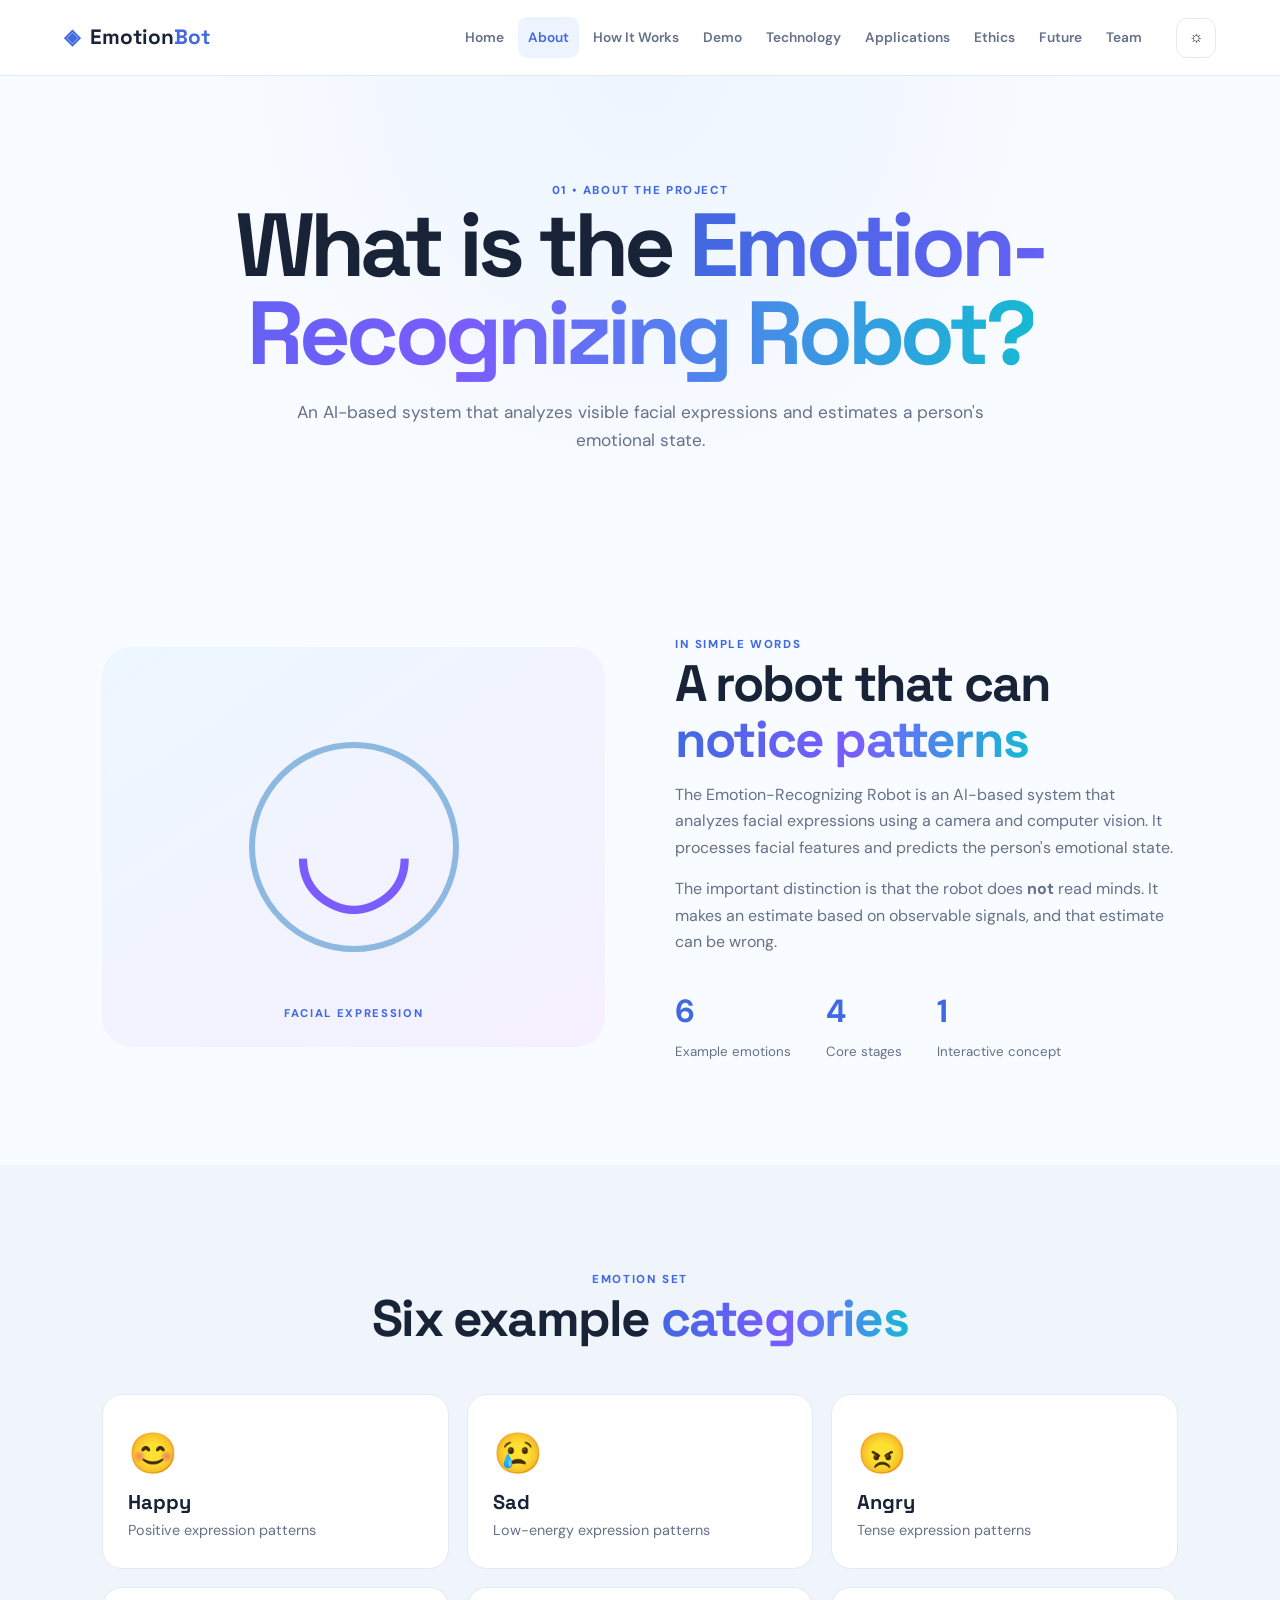
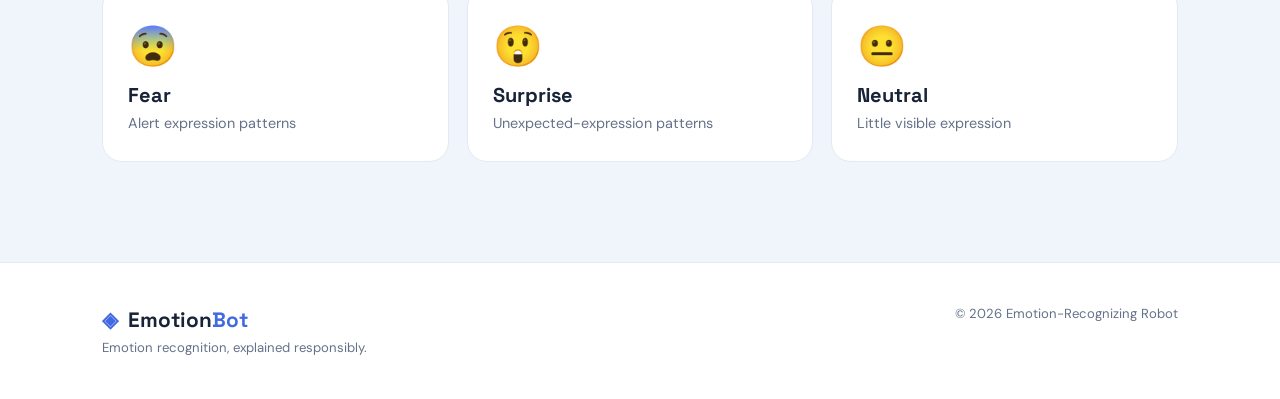
==== about.html @ 573fa881 "Add files via upload" ====
<!DOCTYPE html>
<html lang="en"><head><meta charset="UTF-8"><meta name="viewport" content="width=device-width, initial-scale=1.0"><title>About | EmotionBot</title><link rel="stylesheet" href="css/style.css"></head>
<body>
<header class="navbar"><a class="logo" href="index.html"><span>◈</span> Emotion<span>Bot</span></a><button class="menu-btn">☰</button><nav><a href="index.html">Home</a><a class="active" href="about.html">About</a><a href="how-it-works.html">How It Works</a><a href="demo.html">Demo</a><a href="technology.html">Technology</a><a href="applications.html">Applications</a><a href="ethics.html">Ethics</a><a href="future.html">Future</a><a href="team.html">Team</a></nav><button id="themeToggle" class="icon-btn">☼</button></header>
<main><section class="page-hero"><span class="eyebrow">01 • ABOUT THE PROJECT</span><h1>What is the <span>Emotion-Recognizing Robot?</span></h1><p>An AI-based system that analyzes visible facial expressions and estimates a person's emotional state.</p></section>
<section class="section"><div class="two-col"><div class="illustration-panel reveal"><div class="face-large">◡</div><div class="face-label">FACIAL EXPRESSION</div></div><div class="content reveal"><span class="eyebrow">IN SIMPLE WORDS</span><h2>A robot that can <span>notice patterns</span></h2><p>The Emotion-Recognizing Robot is an AI-based system that analyzes facial expressions using a camera and computer vision. It processes facial features and predicts the person's emotional state.</p><p>The important distinction is that the robot does <strong>not</strong> read minds. It makes an estimate based on observable signals, and that estimate can be wrong.</p><div class="mini-stats"><div><b>6</b><small>Example emotions</small></div><div><b>4</b><small>Core stages</small></div><div><b>1</b><small>Interactive concept</small></div></div></div></div></section>
<section class="section tinted"><div class="section-heading"><span class="eyebrow">EMOTION SET</span><h2>Six example <span>categories</span></h2></div><div class="emotion-grid">
<div class="emotion-card happy"><i>😊</i><h3>Happy</h3><p>Positive expression patterns</p></div><div class="emotion-card sad"><i>😢</i><h3>Sad</h3><p>Low-energy expression patterns</p></div><div class="emotion-card angry"><i>😠</i><h3>Angry</h3><p>Tense expression patterns</p></div><div class="emotion-card fear"><i>😨</i><h3>Fear</h3><p>Alert expression patterns</p></div><div class="emotion-card surprise"><i>😲</i><h3>Surprise</h3><p>Unexpected-expression patterns</p></div><div class="emotion-card neutral"><i>😐</i><h3>Neutral</h3><p>Little visible expression</p></div>
</div></section></main>
<footer><div><a class="logo" href="index.html"><span>◈</span> Emotion<span>Bot</span></a><p>Emotion recognition, explained responsibly.</p></div><p>© 2026 Emotion-Recognizing Robot</p></footer><button id="topBtn" class="top-btn">↑</button><script src="js/script.js"></script></body></html>
---- css/style.css ----
@import url('https://fonts.googleapis.com/css2?family=DM+Sans:wght@400;500;600;700&family=Space+Grotesk:wght@500;600;700&display=swap');
:root{--bg:#f8fbff;--surface:#fff;--text:#182338;--muted:#657189;--line:#e4eaf3;--primary:#4169e1;--secondary:#7a5cff;--cyan:#16b9d4;--soft:#eef4ff;--shadow:0 18px 50px rgba(34,57,92,.10)}
*{box-sizing:border-box;margin:0;padding:0}html{scroll-behavior:smooth}body{font-family:'DM Sans',sans-serif;background:var(--bg);color:var(--text);line-height:1.65}a{text-decoration:none;color:inherit}button{font:inherit}h1,h2,h3,.logo{font-family:'Space Grotesk',sans-serif}h1{font-size:clamp(3rem,7vw,6.3rem);line-height:.98;letter-spacing:-.055em}h2{font-size:clamp(2rem,4vw,3.3rem);line-height:1.08;letter-spacing:-.035em}h3{font-size:1.25rem}.logo{font-weight:700;font-size:1.3rem;white-space:nowrap}.logo span:first-child{color:var(--primary);margin-right:5px}.logo span:last-child{color:var(--primary)}.navbar{height:76px;background:rgba(255,255,255,.88);backdrop-filter:blur(15px);border-bottom:1px solid var(--line);display:flex;align-items:center;gap:24px;padding:0 5%;position:sticky;top:0;z-index:50}.navbar nav{display:flex;gap:4px;align-items:center;margin-left:auto}.navbar nav a{font-size:.86rem;font-weight:600;padding:9px 10px;border-radius:9px;color:var(--muted)}.navbar nav a:hover,.navbar nav a.active{color:var(--primary);background:var(--soft)}.icon-btn,.menu-btn{border:1px solid var(--line);background:var(--surface);width:40px;height:40px;border-radius:11px;cursor:pointer;color:var(--text)}.menu-btn{display:none}.hero{min-height:calc(100vh - 76px);display:grid;grid-template-columns:1.08fr .92fr;align-items:center;gap:40px;padding:75px 8%;overflow:hidden;background:radial-gradient(circle at 85% 35%,#e8f5ff 0 12%,transparent 35%),radial-gradient(circle at 20% 10%,#f0ebff 0 10%,transparent 30%)}.hero h1 span,.page-hero h1 span,h2 span{background:linear-gradient(90deg,var(--primary),var(--secondary),var(--cyan));-webkit-background-clip:text;color:transparent}.hero-copy>p{max-width:650px;color:var(--muted);font-size:1.08rem;margin:18px 0}.hero-subtitle{font-size:1.4rem!important;color:var(--text)!important;font-weight:600}.eyebrow{font-size:.72rem;font-weight:800;letter-spacing:.14em;color:var(--primary);display:inline-block}.actions{display:flex;gap:12px;flex-wrap:wrap;margin:28px 0}.btn{display:inline-flex;align-items:center;justify-content:center;padding:13px 19px;border-radius:12px;font-weight:700;border:1px solid var(--line);transition:.25s}.btn:hover{transform:translateY(-3px);box-shadow:var(--shadow)}.btn.primary{background:linear-gradient(100deg,var(--primary),var(--secondary));color:white;border:0}.btn.secondary{background:white;color:var(--text)}.trust-row{display:flex;gap:20px;flex-wrap:wrap;font-size:.8rem;color:var(--muted)}.hero-visual{min-height:500px;display:grid;place-items:center;position:relative}.robot-card{width:min(380px,85%);height:440px;background:linear-gradient(145deg,#fff,#f0f6ff);border:1px solid #dce7f7;border-radius:38px;box-shadow:0 30px 80px rgba(57,86,145,.18);position:relative;display:flex;flex-direction:column;align-items:center;justify-content:center;overflow:hidden}.robot-card:before{content:'';position:absolute;inset:20px;border:1px solid #d8e4f5;border-radius:28px}.scan-line{position:absolute;top:70px;width:75%;height:2px;background:linear-gradient(90deg,transparent,var(--cyan),transparent);animation:scan 3s infinite}.robot-face{width:210px;height:170px;border-radius:44% 44% 42% 42%;background:linear-gradient(145deg,#e6f3ff,#fff);border:4px solid #b8d4ef;display:flex;align-items:center;justify-content:center;gap:60px;position:relative;box-shadow:inset 0 0 40px rgba(65,105,225,.08)}.eye{width:18px;height:28px;border-radius:50%;background:var(--primary);box-shadow:0 0 15px #6bbde9}.mouth{position:absolute;width:65px;height:24px;border-bottom:5px solid var(--secondary);border-radius:0 0 50px 50px;bottom:40px}.robot-status{margin-top:30px;color:var(--primary);font-size:.72rem;font-weight:800;letter-spacing:.12em}.pulse{display:inline-block;width:8px;height:8px;background:#20c997;border-radius:50%;margin-right:7px;box-shadow:0 0 10px #20c997}.emotion-chip{margin-top:18px;background:white;border:1px solid var(--line);padding:10px 16px;border-radius:99px;box-shadow:0 8px 25px rgba(30,60,100,.08);font-size:.85rem}.emotion-chip b{color:var(--primary);margin-left:10px}.orb{position:absolute;border-radius:50%;filter:blur(1px);opacity:.55}.orb1{width:120px;height:120px;background:#d9e9ff;right:0;top:40px}.orb2{width:90px;height:90px;background:#eadcff;left:10px;bottom:50px}.section{padding:100px 8%;max-width:1500px;margin:auto}.tinted{max-width:none;background:#f0f5fc}.section-heading{text-align:center;max-width:760px;margin:0 auto 48px}.section-heading p{color:var(--muted);margin-top:15px}.flow{display:grid;grid-template-columns:1fr auto 1fr auto 1fr auto 1fr;align-items:center;gap:15px}.flow-item{text-align:center;background:white;border:1px solid var(--line);padding:28px 15px;border-radius:20px;box-shadow:0 10px 30px rgba(40,70,110,.06)}.flow-icon{font-size:2.3rem;margin-bottom:8px}.flow-item small{display:block;color:var(--muted);font-size:.8rem}.flow-arrow{font-size:1.5rem;color:var(--primary)}.card-grid{display:grid;gap:20px}.three{grid-template-columns:repeat(3,1fr)}.feature-card,.application-card{background:white;border:1px solid var(--line);border-radius:20px;padding:28px;transition:.25s}.feature-card:hover,.application-card:hover{transform:translateY(-6px);box-shadow:var(--shadow)}.card-number{color:var(--primary);font-size:.72rem;font-weight:800}.feature-card p,.application-card p{color:var(--muted);margin:12px 0 20px}.learn{font-weight:700;color:var(--primary);font-size:.9rem}.cta{max-width:1300px;margin:70px auto;padding:60px 7%;border-radius:32px;background:linear-gradient(110deg,#eef5ff,#f4efff);display:flex;align-items:center;justify-content:space-between;gap:30px}.cta p{color:var(--muted);margin-top:8px}.cta.compact{margin:0}.page-hero{padding:100px 8% 75px;text-align:center;background:radial-gradient(circle at 50% 0,#edf5ff,transparent 55%)}.page-hero p{max-width:700px;margin:20px auto 0;color:var(--muted);font-size:1.08rem}.two-col{display:grid;grid-template-columns:1fr 1fr;gap:70px;align-items:center}.illustration-panel{height:400px;border-radius:30px;background:linear-gradient(145deg,#edf7ff,#f5f0ff);display:grid;place-items:center;position:relative}.face-large{width:210px;height:210px;border:6px solid #8db8e0;border-radius:50%;font-size:9rem;color:var(--secondary);display:grid;place-items:center;line-height:.6}.face-label{position:absolute;bottom:25px;font-size:.7rem;letter-spacing:.15em;color:var(--primary);font-weight:800}.content p{color:var(--muted);margin:15px 0}.mini-stats{display:flex;gap:35px;margin-top:30px}.mini-stats b{display:block;font-size:2rem;color:var(--primary)}.mini-stats small{color:var(--muted)}.emotion-grid,.future-grid,.team-grid,.hardware-grid,.tech-grid{display:grid;grid-template-columns:repeat(3,1fr);gap:18px}.emotion-card,.future-card,.team-card,.tech-card{background:white;border:1px solid var(--line);padding:25px;border-radius:20px;transition:.25s}.emotion-card:hover,.future-card:hover,.team-card:hover,.tech-card:hover{transform:translateY(-5px);box-shadow:var(--shadow)}.emotion-card i{font-style:normal;font-size:2.5rem}.emotion-card p,.future-card p,.tech-card p,.team-card span{color:var(--muted);font-size:.9rem}.timeline{max-width:850px;margin:auto;position:relative}.timeline:before{content:'';position:absolute;left:42px;top:20px;bottom:20px;width:2px;background:linear-gradient(var(--primary),var(--secondary),var(--cyan))}.timeline-step{position:relative;display:grid;grid-template-columns:85px 1fr;gap:25px;padding:20px 0 50px}.step-icon{width:85px;height:85px;border-radius:24px;background:white;border:1px solid var(--line);display:grid;place-items:center;font-size:2rem;z-index:1;box-shadow:0 10px 25px rgba(40,70,110,.08)}.timeline-step span{font-size:.7rem;color:var(--primary);font-weight:800;letter-spacing:.12em}.timeline-step p{color:var(--muted);margin-top:8px}.system-flow{display:flex;justify-content:center;align-items:center;gap:15px;flex-wrap:wrap}.system-flow span{padding:14px 18px;border-radius:99px;background:white;border:1px solid var(--line);font-weight:700}.system-flow b{color:var(--primary)}.demo-layout{display:grid;grid-template-columns:1.15fr .85fr;gap:30px;align-items:stretch}.camera-box{background:#17243b;border-radius:28px;padding:18px;color:white;min-height:520px;box-shadow:var(--shadow)}.camera-top,.camera-bottom{display:flex;justify-content:space-between;font-size:.7rem;letter-spacing:.1em;padding:8px;color:#b8c9e8}.camera-top span:first-child{color:#62e1d0}.camera-view{height:410px;border-radius:20px;background:linear-gradient(145deg,#253858,#101b30);position:relative;display:grid;place-items:center;overflow:hidden}.camera-grid{position:absolute;inset:0;background-image:linear-gradient(rgba(255,255,255,.05) 1px,transparent 1px),linear-gradient(90deg,rgba(255,255,255,.05) 1px,transparent 1px);background-size:35px 35px}.face-frame{width:250px;height:300px;border:2px dashed #72dbe5;border-radius:46%;display:grid;place-items:center;position:relative;z-index:2}.demo-face{width:150px;height:190px;border-radius:48%;background:#dceaf7;position:relative;box-shadow:0 0 45px rgba(90,210,230,.2)}.demo-eye{position:absolute;width:13px;height:20px;background:#4169e1;border-radius:50%;top:65px}.demo-eye:first-child{left:40px}.demo-eye:nth-child(2){right:40px}.demo-mouth{position:absolute;width:50px;height:20px;border-bottom:4px solid #7a5cff;border-radius:0 0 50px 50px;left:50px;top:110px}.demo-panel{background:white;border:1px solid var(--line);border-radius:28px;padding:30px}.detected{display:flex;gap:18px;align-items:center;margin:25px 0}.detected>span{font-size:3.5rem}.detected small,.response-box small{color:var(--muted)}.detected h2{font-size:2rem}.confidence>div:first-child{display:flex;justify-content:space-between}.confidence b{color:var(--primary)}.bar{height:10px;background:#e8edf5;border-radius:99px;margin:10px 0 20px;overflow:hidden}.bar i{display:block;height:100%;background:linear-gradient(90deg,var(--primary),var(--secondary));border-radius:99px;transition:.4s}.notice{font-size:.78rem;color:var(--muted);background:#f5f8fc;padding:12px;border-radius:12px}.demo-emotions{display:grid;grid-template-columns:1fr 1fr;gap:10px;margin-top:18px}.demo-emotions button{border:1px solid var(--line);background:white;border-radius:12px;padding:10px;cursor:pointer;text-align:left;font-weight:700}.demo-emotions button:hover,.demo-emotions button.selected{border-color:var(--primary);background:var(--soft);color:var(--primary)}.response-box{max-width:800px;margin:auto;background:white;border:1px solid var(--line);padding:30px;border-radius:25px;display:flex;gap:20px;align-items:center}.response-emoji{font-size:3.2rem}.tech-card>b{display:inline-grid;place-items:center;width:44px;height:44px;border-radius:13px;background:var(--soft);color:var(--primary);margin-bottom:16px}.hardware-grid{grid-template-columns:repeat(4,1fr)}.hardware-grid>div{text-align:center;background:white;border:1px solid var(--line);border-radius:18px;padding:24px;font-size:2rem}.hardware-grid b,.hardware-grid small{display:block}.hardware-grid b{font-size:1rem;margin-top:8px}.hardware-grid small{font-size:.75rem;color:var(--muted)}.application-card{font-size:2rem}.application-card h3{margin-top:12px}.callout{max-width:850px;margin:auto;background:#fff;border-left:5px solid var(--primary);padding:25px;border-radius:16px;box-shadow:var(--shadow)}.privacy-card{display:grid;grid-template-columns:110px 1fr;gap:30px;max-width:1000px;margin:auto;padding:35px;border-radius:28px;background:linear-gradient(120deg,#edf6ff,#f5efff);border:1px solid #dbe6f6}.privacy-icon{width:90px;height:90px;border-radius:25px;background:white;display:grid;place-items:center;font-size:2.5rem}.privacy-card p{color:var(--muted);margin-top:12px}.principles{display:grid;grid-template-columns:repeat(4,1fr);gap:18px;margin-top:25px}.principle{background:white;border:1px solid var(--line);border-radius:20px;padding:23px}.principle>b{color:var(--primary);font-size:.75rem}.principle p{color:var(--muted);font-size:.9rem;margin-top:8px}.future-card span{font-size:2.3rem}.team-grid{grid-template-columns:repeat(4,1fr)}.team-card{text-align:center}.avatar{width:90px;height:90px;border-radius:50%;background:linear-gradient(135deg,#eaf4ff,#f0eaff);display:grid;place-items:center;font-size:2.5rem;margin:0 auto 15px}.team-card p{color:var(--primary);font-weight:700}.team-card span{display:block;margin-top:7px}footer{border-top:1px solid var(--line);padding:40px 8%;display:flex;justify-content:space-between;gap:30px;color:var(--muted);font-size:.82rem;background:white}footer .logo{color:var(--text)}#loader{position:fixed;inset:0;background:#f8fbff;z-index:1000;display:grid;place-items:center;align-content:center;transition:opacity .4s}.loader-robot{font-size:4rem;animation:bob 1s infinite}.top-btn{position:fixed;right:22px;bottom:22px;width:44px;height:44px;border:0;border-radius:13px;background:var(--text);color:white;display:none;cursor:pointer;z-index:30}.reveal{opacity:0;transform:translateY(20px);transition:.7s ease}.reveal.visible{opacity:1;transform:none}@keyframes scan{0%,100%{transform:translateY(-50px);opacity:0}50%{transform:translateY(280px);opacity:1}}@keyframes bob{50%{transform:translateY(-10px)}}body.dark{--bg:#111827;--surface:#182235;--text:#f2f6ff;--muted:#a9b5ca;--line:#2a3850;--soft:#202f49}body.dark .navbar,body.dark footer,body.dark .feature-card,body.dark .application-card,body.dark .emotion-card,body.dark .future-card,body.dark .team-card,body.dark .tech-card,body.dark .principle,body.dark .flow-item,body.dark .demo-panel,body.dark .response-box,body.dark .hardware-grid>div,body.dark .step-icon,body.dark .btn.secondary,body.dark .emotion-chip{background:var(--surface)}body.dark .robot-card,body.dark .illustration-panel{background:linear-gradient(145deg,#1a2940,#20243d)}body.dark .page-hero,body.dark .hero{background:radial-gradient(circle at 50% 0,#1b2c48,transparent 55%)}body.dark #loader{background:#111827}
@media(max-width:1050px){.navbar nav{display:none}.menu-btn{display:block;margin-left:auto}.navbar nav.open{display:flex;position:absolute;top:76px;left:0;right:0;background:var(--surface);padding:15px;flex-direction:column;border-bottom:1px solid var(--line)}.navbar nav.open a{width:100%;text-align:center}.hero{grid-template-columns:1fr}.hero-visual{min-height:430px}.three,.emotion-grid,.future-grid,.tech-grid{grid-template-columns:repeat(2,1fr)}.hardware-grid{grid-template-columns:repeat(2,1fr)}.team-grid{grid-template-columns:repeat(2,1fr)}.principles{grid-template-columns:repeat(2,1fr)}}
@media(max-width:700px){h1{font-size:3.1rem}.hero,.section{padding:70px 6%}.page-hero{padding:75px 6% 55px}.hero-visual{min-height:390px}.robot-card{height:380px}.robot-face{width:175px;height:145px}.flow,.two-col,.demo-layout{grid-template-columns:1fr}.flow-arrow{transform:rotate(90deg);text-align:center}.three,.emotion-grid,.future-grid,.tech-grid,.hardware-grid,.team-grid,.principles{grid-template-columns:1fr}.cta{margin:50px 6%;padding:40px 7%;display:block}.cta .btn{margin-top:22px}.timeline:before{left:31px}.timeline-step{grid-template-columns:65px 1fr}.step-icon{width:65px;height:65px}.privacy-card{grid-template-columns:1fr}.system-flow b{transform:rotate(90deg)}footer{display:block}footer>p{margin-top:15px}.trust-row{gap:8px;flex-direction:column}}
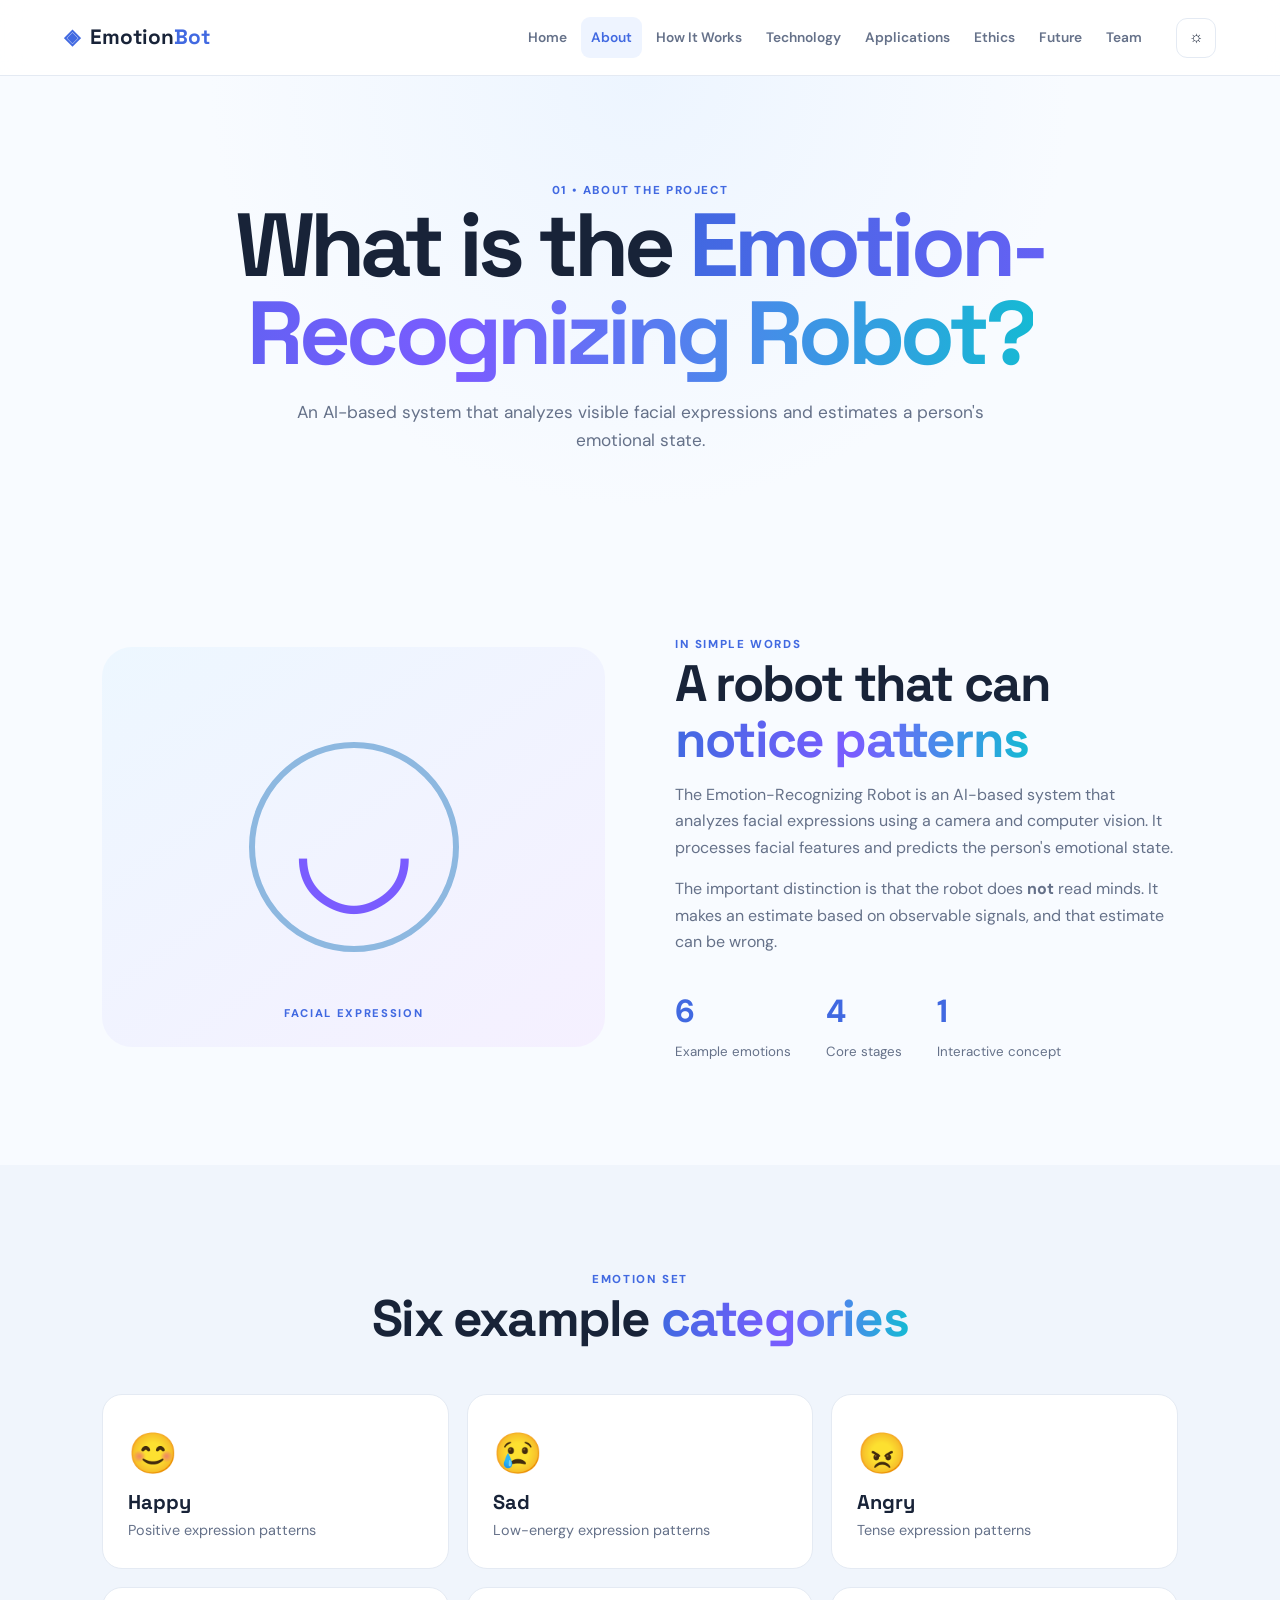
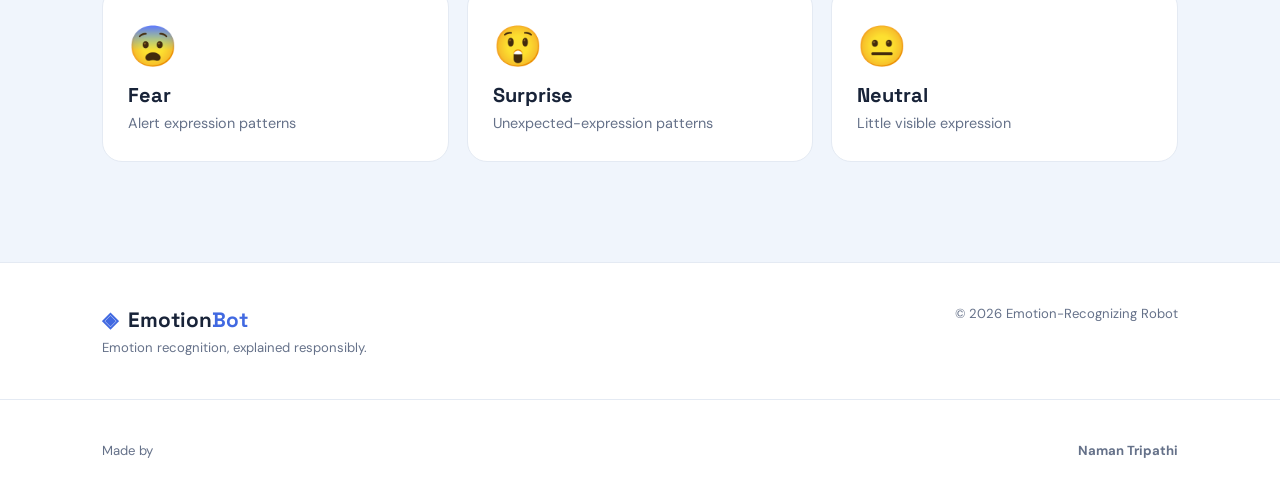
==== commit 57f8acc1: "Add files via upload" ====
--- a/about.html
+++ b/about.html
@@ -1,10 +1,16 @@
 <!DOCTYPE html>
 <html lang="en"><head><meta charset="UTF-8"><meta name="viewport" content="width=device-width, initial-scale=1.0"><title>About | EmotionBot</title><link rel="stylesheet" href="css/style.css"></head>
 <body>
-<header class="navbar"><a class="logo" href="index.html"><span>◈</span> Emotion<span>Bot</span></a><button class="menu-btn">☰</button><nav><a href="index.html">Home</a><a class="active" href="about.html">About</a><a href="how-it-works.html">How It Works</a><a href="demo.html">Demo</a><a href="technology.html">Technology</a><a href="applications.html">Applications</a><a href="ethics.html">Ethics</a><a href="future.html">Future</a><a href="team.html">Team</a></nav><button id="themeToggle" class="icon-btn">☼</button></header>
+<header class="navbar"><a class="logo" href="index.html"><span>◈</span> Emotion<span>Bot</span></a><button class="menu-btn">☰</button><nav><a href="index.html">Home</a><a class="active" href="about.html">About</a><a href="how-it-works.html">How It Works</a>
+<a href="technology.html">Technology</a><a href="applications.html">Applications</a><a href="ethics.html">Ethics</a><a href="future.html">Future</a><a href="team.html">Team</a></nav><button id="themeToggle" class="icon-btn">☼</button></header>
 <main><section class="page-hero"><span class="eyebrow">01 • ABOUT THE PROJECT</span><h1>What is the <span>Emotion-Recognizing Robot?</span></h1><p>An AI-based system that analyzes visible facial expressions and estimates a person's emotional state.</p></section>
 <section class="section"><div class="two-col"><div class="illustration-panel reveal"><div class="face-large">◡</div><div class="face-label">FACIAL EXPRESSION</div></div><div class="content reveal"><span class="eyebrow">IN SIMPLE WORDS</span><h2>A robot that can <span>notice patterns</span></h2><p>The Emotion-Recognizing Robot is an AI-based system that analyzes facial expressions using a camera and computer vision. It processes facial features and predicts the person's emotional state.</p><p>The important distinction is that the robot does <strong>not</strong> read minds. It makes an estimate based on observable signals, and that estimate can be wrong.</p><div class="mini-stats"><div><b>6</b><small>Example emotions</small></div><div><b>4</b><small>Core stages</small></div><div><b>1</b><small>Interactive concept</small></div></div></div></div></section>
 <section class="section tinted"><div class="section-heading"><span class="eyebrow">EMOTION SET</span><h2>Six example <span>categories</span></h2></div><div class="emotion-grid">
 <div class="emotion-card happy"><i>😊</i><h3>Happy</h3><p>Positive expression patterns</p></div><div class="emotion-card sad"><i>😢</i><h3>Sad</h3><p>Low-energy expression patterns</p></div><div class="emotion-card angry"><i>😠</i><h3>Angry</h3><p>Tense expression patterns</p></div><div class="emotion-card fear"><i>😨</i><h3>Fear</h3><p>Alert expression patterns</p></div><div class="emotion-card surprise"><i>😲</i><h3>Surprise</h3><p>Unexpected-expression patterns</p></div><div class="emotion-card neutral"><i>😐</i><h3>Neutral</h3><p>Little visible expression</p></div>
 </div></section></main>
-<footer><div><a class="logo" href="index.html"><span>◈</span> Emotion<span>Bot</span></a><p>Emotion recognition, explained responsibly.</p></div><p>© 2026 Emotion-Recognizing Robot</p></footer><button id="topBtn" class="top-btn">↑</button><script src="js/script.js"></script></body></html>+<footer><div><a class="logo" href="index.html"><span>◈</span> Emotion<span>Bot</span></a><p>Emotion recognition, explained responsibly.</p></div><p>© 2026 Emotion-Recognizing Robot</p></footer><button id="topBtn" class="top-btn">↑</button><script src="js/script.js"></script>
+<footer class="creator-footer">
+    Made by <strong>Naman Tripathi</strong>
+</footer>
+
+</body></html>
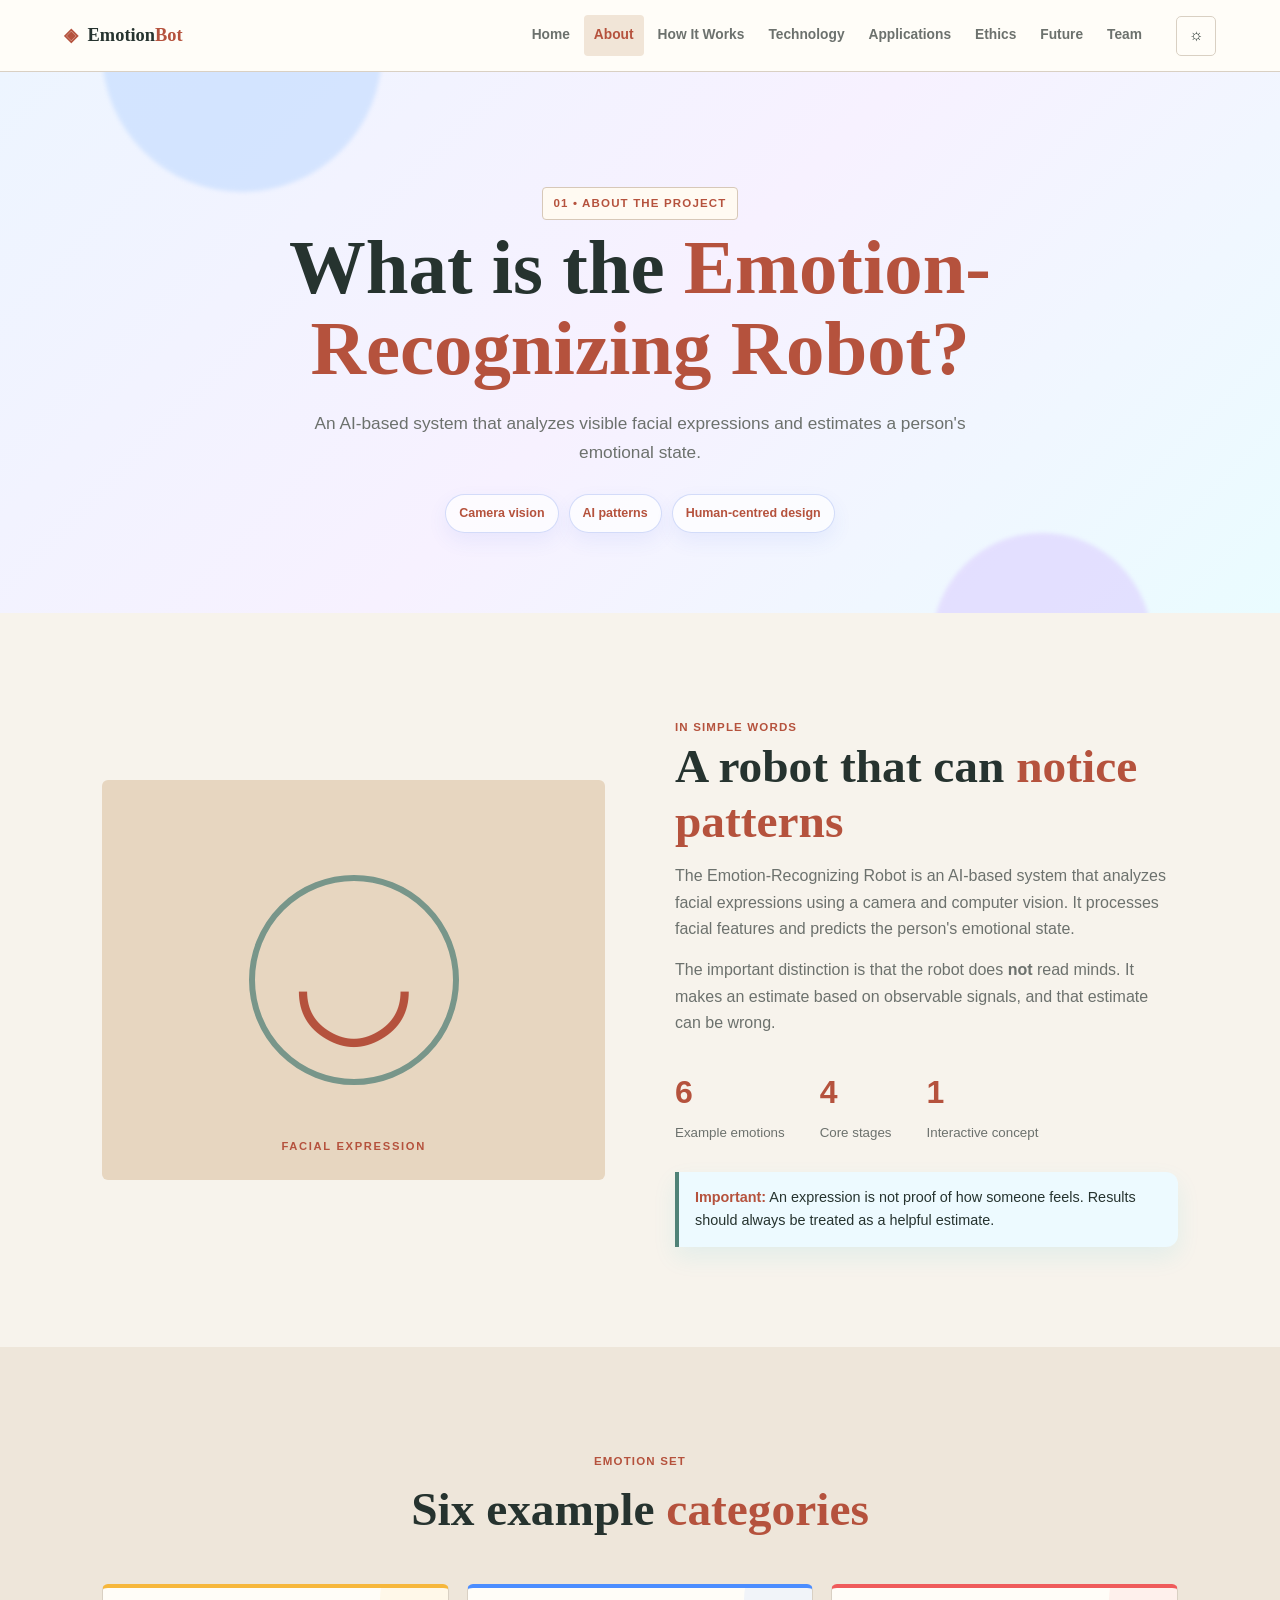
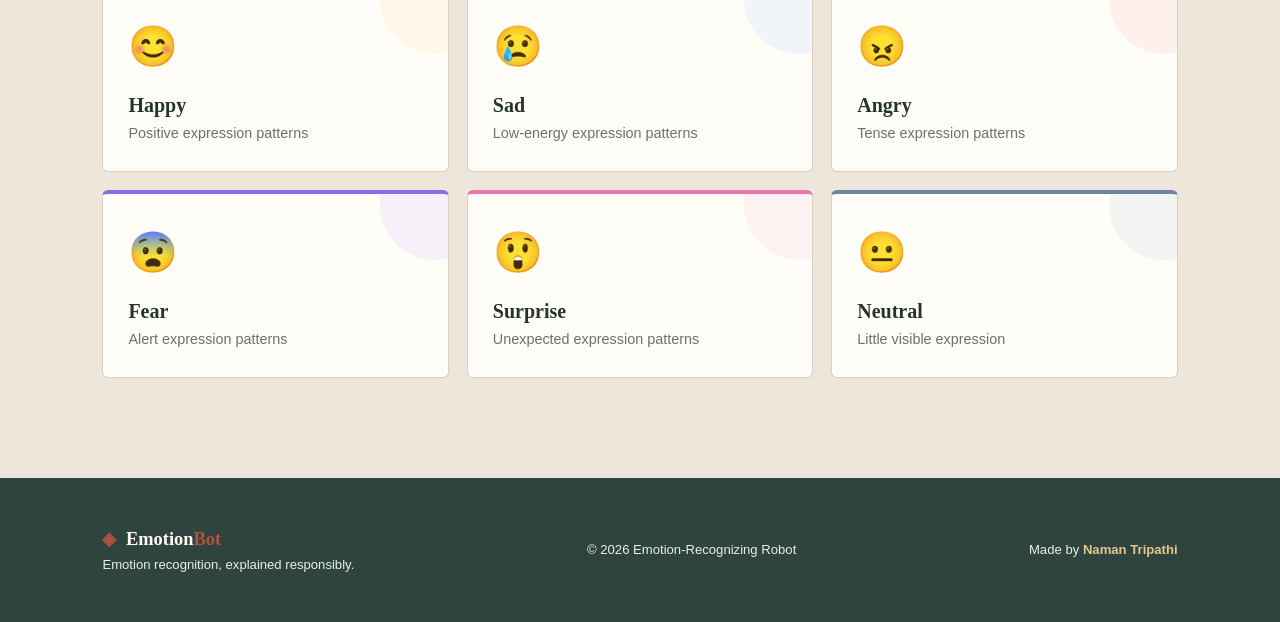
==== commit 45aadbcb: "Add files via upload" ====
--- a/about.html
+++ b/about.html
@@ -1,16 +1,86 @@
 <!DOCTYPE html>
-<html lang="en"><head><meta charset="UTF-8"><meta name="viewport" content="width=device-width, initial-scale=1.0"><title>About | EmotionBot</title><link rel="stylesheet" href="css/style.css"></head>
-<body>
-<header class="navbar"><a class="logo" href="index.html"><span>◈</span> Emotion<span>Bot</span></a><button class="menu-btn">☰</button><nav><a href="index.html">Home</a><a class="active" href="about.html">About</a><a href="how-it-works.html">How It Works</a>
-<a href="technology.html">Technology</a><a href="applications.html">Applications</a><a href="ethics.html">Ethics</a><a href="future.html">Future</a><a href="team.html">Team</a></nav><button id="themeToggle" class="icon-btn">☼</button></header>
-<main><section class="page-hero"><span class="eyebrow">01 • ABOUT THE PROJECT</span><h1>What is the <span>Emotion-Recognizing Robot?</span></h1><p>An AI-based system that analyzes visible facial expressions and estimates a person's emotional state.</p></section>
-<section class="section"><div class="two-col"><div class="illustration-panel reveal"><div class="face-large">◡</div><div class="face-label">FACIAL EXPRESSION</div></div><div class="content reveal"><span class="eyebrow">IN SIMPLE WORDS</span><h2>A robot that can <span>notice patterns</span></h2><p>The Emotion-Recognizing Robot is an AI-based system that analyzes facial expressions using a camera and computer vision. It processes facial features and predicts the person's emotional state.</p><p>The important distinction is that the robot does <strong>not</strong> read minds. It makes an estimate based on observable signals, and that estimate can be wrong.</p><div class="mini-stats"><div><b>6</b><small>Example emotions</small></div><div><b>4</b><small>Core stages</small></div><div><b>1</b><small>Interactive concept</small></div></div></div></div></section>
-<section class="section tinted"><div class="section-heading"><span class="eyebrow">EMOTION SET</span><h2>Six example <span>categories</span></h2></div><div class="emotion-grid">
-<div class="emotion-card happy"><i>😊</i><h3>Happy</h3><p>Positive expression patterns</p></div><div class="emotion-card sad"><i>😢</i><h3>Sad</h3><p>Low-energy expression patterns</p></div><div class="emotion-card angry"><i>😠</i><h3>Angry</h3><p>Tense expression patterns</p></div><div class="emotion-card fear"><i>😨</i><h3>Fear</h3><p>Alert expression patterns</p></div><div class="emotion-card surprise"><i>😲</i><h3>Surprise</h3><p>Unexpected-expression patterns</p></div><div class="emotion-card neutral"><i>😐</i><h3>Neutral</h3><p>Little visible expression</p></div>
-</div></section></main>
-<footer><div><a class="logo" href="index.html"><span>◈</span> Emotion<span>Bot</span></a><p>Emotion recognition, explained responsibly.</p></div><p>© 2026 Emotion-Recognizing Robot</p></footer><button id="topBtn" class="top-btn">↑</button><script src="js/script.js"></script>
-<footer class="creator-footer">
-    Made by <strong>Naman Tripathi</strong>
-</footer>
+<html lang="en">
+<head>
+  <meta charset="UTF-8">
+  <meta name="viewport" content="width=device-width, initial-scale=1.0">
+  <meta name="description" content="Learn about the Emotion-Recognizing Robot and its responsible use of facial-expression analysis.">
+  <title>About | EmotionBot</title>
+  <link rel="stylesheet" href="css/style.css">
+</head>
+<body class="about-page">
+  <header class="navbar">
+    <a class="logo" href="index.html" aria-label="EmotionBot home"><span>◈</span> Emotion<span>Bot</span></a>
+    <button class="menu-btn" type="button" aria-label="Open navigation menu" aria-expanded="false">☰</button>
+    <nav aria-label="Main navigation">
+      <a href="index.html">Home</a>
+      <a class="active" href="about.html" aria-current="page">About</a>
+      <a href="how-it-works.html">How It Works</a>
+      <a href="technology.html">Technology</a>
+      <a href="applications.html">Applications</a>
+      <a href="ethics.html">Ethics</a>
+      <a href="future.html">Future</a>
+      <a href="team.html">Team</a>
+    </nav>
+    <button id="themeToggle" class="icon-btn" type="button" aria-label="Toggle colour theme">☼</button>
+  </header>
 
-</body></html>+  <main>
+    <section class="page-hero">
+      <span class="eyebrow">01 • ABOUT THE PROJECT</span>
+      <h1>What is the <span>Emotion-Recognizing Robot?</span></h1>
+      <p>An AI-based system that analyzes visible facial expressions and estimates a person's emotional state.</p>
+      <div class="about-hero-badges" aria-label="Project highlights">
+        <span>Camera vision</span><span>AI patterns</span><span>Human-centred design</span>
+      </div>
+    </section>
+
+    <section class="section">
+      <div class="two-col">
+        <div class="illustration-panel reveal" aria-hidden="true">
+          <div class="face-large">◡</div>
+          <div class="face-label">FACIAL EXPRESSION</div>
+        </div>
+        <div class="content reveal">
+          <span class="eyebrow">IN SIMPLE WORDS</span>
+          <h2>A robot that can <span>notice patterns</span></h2>
+          <p>The Emotion-Recognizing Robot is an AI-based system that analyzes facial expressions using a camera and computer vision. It processes facial features and predicts the person's emotional state.</p>
+          <p>The important distinction is that the robot does <strong>not</strong> read minds. It makes an estimate based on observable signals, and that estimate can be wrong.</p>
+          <div class="mini-stats">
+            <div><b>6</b><small>Example emotions</small></div>
+            <div><b>4</b><small>Core stages</small></div>
+            <div><b>1</b><small>Interactive concept</small></div>
+          </div>
+          <aside class="about-note"><strong>Important:</strong> An expression is not proof of how someone feels. Results should always be treated as a helpful estimate.</aside>
+        </div>
+      </div>
+    </section>
+
+    <section class="section tinted">
+      <div class="section-heading">
+        <span class="eyebrow">EMOTION SET</span>
+        <h2>Six example <span>categories</span></h2>
+      </div>
+      <div class="emotion-grid">
+        <article class="emotion-card happy"><i aria-hidden="true">😊</i><h3>Happy</h3><p>Positive expression patterns</p></article>
+        <article class="emotion-card sad"><i aria-hidden="true">😢</i><h3>Sad</h3><p>Low-energy expression patterns</p></article>
+        <article class="emotion-card angry"><i aria-hidden="true">😠</i><h3>Angry</h3><p>Tense expression patterns</p></article>
+        <article class="emotion-card fear"><i aria-hidden="true">😨</i><h3>Fear</h3><p>Alert expression patterns</p></article>
+        <article class="emotion-card surprise"><i aria-hidden="true">😲</i><h3>Surprise</h3><p>Unexpected expression patterns</p></article>
+        <article class="emotion-card neutral"><i aria-hidden="true">😐</i><h3>Neutral</h3><p>Little visible expression</p></article>
+      </div>
+    </section>
+  </main>
+
+  <footer>
+    <div>
+      <a class="logo" href="index.html" aria-label="EmotionBot home"><span>◈</span> Emotion<span>Bot</span></a>
+      <p>Emotion recognition, explained responsibly.</p>
+    </div>
+    <p>© 2026 Emotion-Recognizing Robot</p>
+    <p>Made by <strong>Naman Tripathi</strong></p>
+  </footer>
+
+  <button id="topBtn" class="top-btn" type="button" aria-label="Back to top">↑</button>
+  <script src="js/script.js"></script>
+</body>
+</html>
--- a/css/style.css
+++ b/css/style.css
@@ -1,5 +1,114 @@
-@import url('https://fonts.googleapis.com/css2?family=DM+Sans:wght@400;500;600;700&family=Space+Grotesk:wght@500;600;700&display=swap');
 :root{--bg:#f8fbff;--surface:#fff;--text:#182338;--muted:#657189;--line:#e4eaf3;--primary:#4169e1;--secondary:#7a5cff;--cyan:#16b9d4;--soft:#eef4ff;--shadow:0 18px 50px rgba(34,57,92,.10)}
-*{box-sizing:border-box;margin:0;padding:0}html{scroll-behavior:smooth}body{font-family:'DM Sans',sans-serif;background:var(--bg);color:var(--text);line-height:1.65}a{text-decoration:none;color:inherit}button{font:inherit}h1,h2,h3,.logo{font-family:'Space Grotesk',sans-serif}h1{font-size:clamp(3rem,7vw,6.3rem);line-height:.98;letter-spacing:-.055em}h2{font-size:clamp(2rem,4vw,3.3rem);line-height:1.08;letter-spacing:-.035em}h3{font-size:1.25rem}.logo{font-weight:700;font-size:1.3rem;white-space:nowrap}.logo span:first-child{color:var(--primary);margin-right:5px}.logo span:last-child{color:var(--primary)}.navbar{height:76px;background:rgba(255,255,255,.88);backdrop-filter:blur(15px);border-bottom:1px solid var(--line);display:flex;align-items:center;gap:24px;padding:0 5%;position:sticky;top:0;z-index:50}.navbar nav{display:flex;gap:4px;align-items:center;margin-left:auto}.navbar nav a{font-size:.86rem;font-weight:600;padding:9px 10px;border-radius:9px;color:var(--muted)}.navbar nav a:hover,.navbar nav a.active{color:var(--primary);background:var(--soft)}.icon-btn,.menu-btn{border:1px solid var(--line);background:var(--surface);width:40px;height:40px;border-radius:11px;cursor:pointer;color:var(--text)}.menu-btn{display:none}.hero{min-height:calc(100vh - 76px);display:grid;grid-template-columns:1.08fr .92fr;align-items:center;gap:40px;padding:75px 8%;overflow:hidden;background:radial-gradient(circle at 85% 35%,#e8f5ff 0 12%,transparent 35%),radial-gradient(circle at 20% 10%,#f0ebff 0 10%,transparent 30%)}.hero h1 span,.page-hero h1 span,h2 span{background:linear-gradient(90deg,var(--primary),var(--secondary),var(--cyan));-webkit-background-clip:text;color:transparent}.hero-copy>p{max-width:650px;color:var(--muted);font-size:1.08rem;margin:18px 0}.hero-subtitle{font-size:1.4rem!important;color:var(--text)!important;font-weight:600}.eyebrow{font-size:.72rem;font-weight:800;letter-spacing:.14em;color:var(--primary);display:inline-block}.actions{display:flex;gap:12px;flex-wrap:wrap;margin:28px 0}.btn{display:inline-flex;align-items:center;justify-content:center;padding:13px 19px;border-radius:12px;font-weight:700;border:1px solid var(--line);transition:.25s}.btn:hover{transform:translateY(-3px);box-shadow:var(--shadow)}.btn.primary{background:linear-gradient(100deg,var(--primary),var(--secondary));color:white;border:0}.btn.secondary{background:white;color:var(--text)}.trust-row{display:flex;gap:20px;flex-wrap:wrap;font-size:.8rem;color:var(--muted)}.hero-visual{min-height:500px;display:grid;place-items:center;position:relative}.robot-card{width:min(380px,85%);height:440px;background:linear-gradient(145deg,#fff,#f0f6ff);border:1px solid #dce7f7;border-radius:38px;box-shadow:0 30px 80px rgba(57,86,145,.18);position:relative;display:flex;flex-direction:column;align-items:center;justify-content:center;overflow:hidden}.robot-card:before{content:'';position:absolute;inset:20px;border:1px solid #d8e4f5;border-radius:28px}.scan-line{position:absolute;top:70px;width:75%;height:2px;background:linear-gradient(90deg,transparent,var(--cyan),transparent);animation:scan 3s infinite}.robot-face{width:210px;height:170px;border-radius:44% 44% 42% 42%;background:linear-gradient(145deg,#e6f3ff,#fff);border:4px solid #b8d4ef;display:flex;align-items:center;justify-content:center;gap:60px;position:relative;box-shadow:inset 0 0 40px rgba(65,105,225,.08)}.eye{width:18px;height:28px;border-radius:50%;background:var(--primary);box-shadow:0 0 15px #6bbde9}.mouth{position:absolute;width:65px;height:24px;border-bottom:5px solid var(--secondary);border-radius:0 0 50px 50px;bottom:40px}.robot-status{margin-top:30px;color:var(--primary);font-size:.72rem;font-weight:800;letter-spacing:.12em}.pulse{display:inline-block;width:8px;height:8px;background:#20c997;border-radius:50%;margin-right:7px;box-shadow:0 0 10px #20c997}.emotion-chip{margin-top:18px;background:white;border:1px solid var(--line);padding:10px 16px;border-radius:99px;box-shadow:0 8px 25px rgba(30,60,100,.08);font-size:.85rem}.emotion-chip b{color:var(--primary);margin-left:10px}.orb{position:absolute;border-radius:50%;filter:blur(1px);opacity:.55}.orb1{width:120px;height:120px;background:#d9e9ff;right:0;top:40px}.orb2{width:90px;height:90px;background:#eadcff;left:10px;bottom:50px}.section{padding:100px 8%;max-width:1500px;margin:auto}.tinted{max-width:none;background:#f0f5fc}.section-heading{text-align:center;max-width:760px;margin:0 auto 48px}.section-heading p{color:var(--muted);margin-top:15px}.flow{display:grid;grid-template-columns:1fr auto 1fr auto 1fr auto 1fr;align-items:center;gap:15px}.flow-item{text-align:center;background:white;border:1px solid var(--line);padding:28px 15px;border-radius:20px;box-shadow:0 10px 30px rgba(40,70,110,.06)}.flow-icon{font-size:2.3rem;margin-bottom:8px}.flow-item small{display:block;color:var(--muted);font-size:.8rem}.flow-arrow{font-size:1.5rem;color:var(--primary)}.card-grid{display:grid;gap:20px}.three{grid-template-columns:repeat(3,1fr)}.feature-card,.application-card{background:white;border:1px solid var(--line);border-radius:20px;padding:28px;transition:.25s}.feature-card:hover,.application-card:hover{transform:translateY(-6px);box-shadow:var(--shadow)}.card-number{color:var(--primary);font-size:.72rem;font-weight:800}.feature-card p,.application-card p{color:var(--muted);margin:12px 0 20px}.learn{font-weight:700;color:var(--primary);font-size:.9rem}.cta{max-width:1300px;margin:70px auto;padding:60px 7%;border-radius:32px;background:linear-gradient(110deg,#eef5ff,#f4efff);display:flex;align-items:center;justify-content:space-between;gap:30px}.cta p{color:var(--muted);margin-top:8px}.cta.compact{margin:0}.page-hero{padding:100px 8% 75px;text-align:center;background:radial-gradient(circle at 50% 0,#edf5ff,transparent 55%)}.page-hero p{max-width:700px;margin:20px auto 0;color:var(--muted);font-size:1.08rem}.two-col{display:grid;grid-template-columns:1fr 1fr;gap:70px;align-items:center}.illustration-panel{height:400px;border-radius:30px;background:linear-gradient(145deg,#edf7ff,#f5f0ff);display:grid;place-items:center;position:relative}.face-large{width:210px;height:210px;border:6px solid #8db8e0;border-radius:50%;font-size:9rem;color:var(--secondary);display:grid;place-items:center;line-height:.6}.face-label{position:absolute;bottom:25px;font-size:.7rem;letter-spacing:.15em;color:var(--primary);font-weight:800}.content p{color:var(--muted);margin:15px 0}.mini-stats{display:flex;gap:35px;margin-top:30px}.mini-stats b{display:block;font-size:2rem;color:var(--primary)}.mini-stats small{color:var(--muted)}.emotion-grid,.future-grid,.team-grid,.hardware-grid,.tech-grid{display:grid;grid-template-columns:repeat(3,1fr);gap:18px}.emotion-card,.future-card,.team-card,.tech-card{background:white;border:1px solid var(--line);padding:25px;border-radius:20px;transition:.25s}.emotion-card:hover,.future-card:hover,.team-card:hover,.tech-card:hover{transform:translateY(-5px);box-shadow:var(--shadow)}.emotion-card i{font-style:normal;font-size:2.5rem}.emotion-card p,.future-card p,.tech-card p,.team-card span{color:var(--muted);font-size:.9rem}.timeline{max-width:850px;margin:auto;position:relative}.timeline:before{content:'';position:absolute;left:42px;top:20px;bottom:20px;width:2px;background:linear-gradient(var(--primary),var(--secondary),var(--cyan))}.timeline-step{position:relative;display:grid;grid-template-columns:85px 1fr;gap:25px;padding:20px 0 50px}.step-icon{width:85px;height:85px;border-radius:24px;background:white;border:1px solid var(--line);display:grid;place-items:center;font-size:2rem;z-index:1;box-shadow:0 10px 25px rgba(40,70,110,.08)}.timeline-step span{font-size:.7rem;color:var(--primary);font-weight:800;letter-spacing:.12em}.timeline-step p{color:var(--muted);margin-top:8px}.system-flow{display:flex;justify-content:center;align-items:center;gap:15px;flex-wrap:wrap}.system-flow span{padding:14px 18px;border-radius:99px;background:white;border:1px solid var(--line);font-weight:700}.system-flow b{color:var(--primary)}.demo-layout{display:grid;grid-template-columns:1.15fr .85fr;gap:30px;align-items:stretch}.camera-box{background:#17243b;border-radius:28px;padding:18px;color:white;min-height:520px;box-shadow:var(--shadow)}.camera-top,.camera-bottom{display:flex;justify-content:space-between;font-size:.7rem;letter-spacing:.1em;padding:8px;color:#b8c9e8}.camera-top span:first-child{color:#62e1d0}.camera-view{height:410px;border-radius:20px;background:linear-gradient(145deg,#253858,#101b30);position:relative;display:grid;place-items:center;overflow:hidden}.camera-grid{position:absolute;inset:0;background-image:linear-gradient(rgba(255,255,255,.05) 1px,transparent 1px),linear-gradient(90deg,rgba(255,255,255,.05) 1px,transparent 1px);background-size:35px 35px}.face-frame{width:250px;height:300px;border:2px dashed #72dbe5;border-radius:46%;display:grid;place-items:center;position:relative;z-index:2}.demo-face{width:150px;height:190px;border-radius:48%;background:#dceaf7;position:relative;box-shadow:0 0 45px rgba(90,210,230,.2)}.demo-eye{position:absolute;width:13px;height:20px;background:#4169e1;border-radius:50%;top:65px}.demo-eye:first-child{left:40px}.demo-eye:nth-child(2){right:40px}.demo-mouth{position:absolute;width:50px;height:20px;border-bottom:4px solid #7a5cff;border-radius:0 0 50px 50px;left:50px;top:110px}.demo-panel{background:white;border:1px solid var(--line);border-radius:28px;padding:30px}.detected{display:flex;gap:18px;align-items:center;margin:25px 0}.detected>span{font-size:3.5rem}.detected small,.response-box small{color:var(--muted)}.detected h2{font-size:2rem}.confidence>div:first-child{display:flex;justify-content:space-between}.confidence b{color:var(--primary)}.bar{height:10px;background:#e8edf5;border-radius:99px;margin:10px 0 20px;overflow:hidden}.bar i{display:block;height:100%;background:linear-gradient(90deg,var(--primary),var(--secondary));border-radius:99px;transition:.4s}.notice{font-size:.78rem;color:var(--muted);background:#f5f8fc;padding:12px;border-radius:12px}.demo-emotions{display:grid;grid-template-columns:1fr 1fr;gap:10px;margin-top:18px}.demo-emotions button{border:1px solid var(--line);background:white;border-radius:12px;padding:10px;cursor:pointer;text-align:left;font-weight:700}.demo-emotions button:hover,.demo-emotions button.selected{border-color:var(--primary);background:var(--soft);color:var(--primary)}.response-box{max-width:800px;margin:auto;background:white;border:1px solid var(--line);padding:30px;border-radius:25px;display:flex;gap:20px;align-items:center}.response-emoji{font-size:3.2rem}.tech-card>b{display:inline-grid;place-items:center;width:44px;height:44px;border-radius:13px;background:var(--soft);color:var(--primary);margin-bottom:16px}.hardware-grid{grid-template-columns:repeat(4,1fr)}.hardware-grid>div{text-align:center;background:white;border:1px solid var(--line);border-radius:18px;padding:24px;font-size:2rem}.hardware-grid b,.hardware-grid small{display:block}.hardware-grid b{font-size:1rem;margin-top:8px}.hardware-grid small{font-size:.75rem;color:var(--muted)}.application-card{font-size:2rem}.application-card h3{margin-top:12px}.callout{max-width:850px;margin:auto;background:#fff;border-left:5px solid var(--primary);padding:25px;border-radius:16px;box-shadow:var(--shadow)}.privacy-card{display:grid;grid-template-columns:110px 1fr;gap:30px;max-width:1000px;margin:auto;padding:35px;border-radius:28px;background:linear-gradient(120deg,#edf6ff,#f5efff);border:1px solid #dbe6f6}.privacy-icon{width:90px;height:90px;border-radius:25px;background:white;display:grid;place-items:center;font-size:2.5rem}.privacy-card p{color:var(--muted);margin-top:12px}.principles{display:grid;grid-template-columns:repeat(4,1fr);gap:18px;margin-top:25px}.principle{background:white;border:1px solid var(--line);border-radius:20px;padding:23px}.principle>b{color:var(--primary);font-size:.75rem}.principle p{color:var(--muted);font-size:.9rem;margin-top:8px}.future-card span{font-size:2.3rem}.team-grid{grid-template-columns:repeat(4,1fr)}.team-card{text-align:center}.avatar{width:90px;height:90px;border-radius:50%;background:linear-gradient(135deg,#eaf4ff,#f0eaff);display:grid;place-items:center;font-size:2.5rem;margin:0 auto 15px}.team-card p{color:var(--primary);font-weight:700}.team-card span{display:block;margin-top:7px}footer{border-top:1px solid var(--line);padding:40px 8%;display:flex;justify-content:space-between;gap:30px;color:var(--muted);font-size:.82rem;background:white}footer .logo{color:var(--text)}#loader{position:fixed;inset:0;background:#f8fbff;z-index:1000;display:grid;place-items:center;align-content:center;transition:opacity .4s}.loader-robot{font-size:4rem;animation:bob 1s infinite}.top-btn{position:fixed;right:22px;bottom:22px;width:44px;height:44px;border:0;border-radius:13px;background:var(--text);color:white;display:none;cursor:pointer;z-index:30}.reveal{opacity:0;transform:translateY(20px);transition:.7s ease}.reveal.visible{opacity:1;transform:none}@keyframes scan{0%,100%{transform:translateY(-50px);opacity:0}50%{transform:translateY(280px);opacity:1}}@keyframes bob{50%{transform:translateY(-10px)}}body.dark{--bg:#111827;--surface:#182235;--text:#f2f6ff;--muted:#a9b5ca;--line:#2a3850;--soft:#202f49}body.dark .navbar,body.dark footer,body.dark .feature-card,body.dark .application-card,body.dark .emotion-card,body.dark .future-card,body.dark .team-card,body.dark .tech-card,body.dark .principle,body.dark .flow-item,body.dark .demo-panel,body.dark .response-box,body.dark .hardware-grid>div,body.dark .step-icon,body.dark .btn.secondary,body.dark .emotion-chip{background:var(--surface)}body.dark .robot-card,body.dark .illustration-panel{background:linear-gradient(145deg,#1a2940,#20243d)}body.dark .page-hero,body.dark .hero{background:radial-gradient(circle at 50% 0,#1b2c48,transparent 55%)}body.dark #loader{background:#111827}
+*{box-sizing:border-box;margin:0;padding:0}html{scroll-behavior:smooth}body{font-family:'DM Sans',sans-serif;background:var(--bg);color:var(--text);line-height:1.65}a{text-decoration:none;color:inherit}button{font:inherit}h1,h2,h3,.logo{font-family:'Space Grotesk',sans-serif}h1{font-size:clamp(3rem,7vw,6.3rem);line-height:.98;letter-spacing:-.055em}h2{font-size:clamp(2rem,4vw,3.3rem);line-height:1.08;letter-spacing:-.035em}h3{font-size:1.25rem}.logo{font-weight:700;font-size:1.3rem;white-space:nowrap}.logo span:first-child{color:var(--primary);margin-right:5px}.logo span:last-child{color:var(--primary)}.navbar{height:76px;background:rgba(255,255,255,.88);backdrop-filter:blur(15px);border-bottom:1px solid var(--line);display:flex;align-items:center;gap:24px;padding:0 5%;position:sticky;top:0;z-index:50}.navbar nav{display:flex;gap:4px;align-items:center;margin-left:auto}.navbar nav a{font-size:.86rem;font-weight:600;padding:9px 10px;border-radius:9px;color:var(--muted)}.navbar nav a:hover,.navbar nav a.active{color:var(--primary);background:var(--soft)}.icon-btn,.menu-btn{border:1px solid var(--line);background:var(--surface);width:40px;height:40px;border-radius:11px;cursor:pointer;color:var(--text)}.menu-btn{display:none}.hero{min-height:calc(100vh - 76px);display:grid;grid-template-columns:1.08fr .92fr;align-items:center;gap:40px;padding:75px 8%;overflow:hidden;background:radial-gradient(circle at 85% 35%,#e8f5ff 0 12%,transparent 35%),radial-gradient(circle at 20% 10%,#f0ebff 0 10%,transparent 30%)}.hero h1 span,.page-hero h1 span,h2 span{background:linear-gradient(90deg,var(--primary),var(--secondary),var(--cyan));-webkit-background-clip:text;background-clip:text;color:transparent}.hero-copy>p{max-width:650px;color:var(--muted);font-size:1.08rem;margin:18px 0}.hero-subtitle{font-size:1.4rem!important;color:var(--text)!important;font-weight:600}.eyebrow{font-size:.72rem;font-weight:800;letter-spacing:.14em;color:var(--primary);display:inline-block}.actions{display:flex;gap:12px;flex-wrap:wrap;margin:28px 0}.btn{display:inline-flex;align-items:center;justify-content:center;padding:13px 19px;border-radius:12px;font-weight:700;border:1px solid var(--line);transition:.25s}.btn:hover{transform:translateY(-3px);box-shadow:var(--shadow)}.btn.primary{background:linear-gradient(100deg,var(--primary),var(--secondary));color:white;border:0}.btn.secondary{background:white;color:var(--text)}.trust-row{display:flex;gap:20px;flex-wrap:wrap;font-size:.8rem;color:var(--muted)}.hero-visual{min-height:500px;display:grid;place-items:center;position:relative}.robot-card{width:min(380px,85%);height:440px;background:linear-gradient(145deg,#fff,#f0f6ff);border:1px solid #dce7f7;border-radius:38px;box-shadow:0 30px 80px rgba(57,86,145,.18);position:relative;display:flex;flex-direction:column;align-items:center;justify-content:center;overflow:hidden}.robot-card:before{content:'';position:absolute;inset:20px;border:1px solid #d8e4f5;border-radius:28px}.scan-line{position:absolute;top:70px;width:75%;height:2px;background:linear-gradient(90deg,transparent,var(--cyan),transparent);animation:scan 3s infinite}.robot-face{width:210px;height:170px;border-radius:44% 44% 42% 42%;background:linear-gradient(145deg,#e6f3ff,#fff);border:4px solid #b8d4ef;display:flex;align-items:center;justify-content:center;gap:60px;position:relative;box-shadow:inset 0 0 40px rgba(65,105,225,.08)}.eye{width:18px;height:28px;border-radius:50%;background:var(--primary);box-shadow:0 0 15px #6bbde9}.mouth{position:absolute;width:65px;height:24px;border-bottom:5px solid var(--secondary);border-radius:0 0 50px 50px;bottom:40px}.robot-status{margin-top:30px;color:var(--primary);font-size:.72rem;font-weight:800;letter-spacing:.12em}.pulse{display:inline-block;width:8px;height:8px;background:#20c997;border-radius:50%;margin-right:7px;box-shadow:0 0 10px #20c997}.emotion-chip{margin-top:18px;background:white;border:1px solid var(--line);padding:10px 16px;border-radius:99px;box-shadow:0 8px 25px rgba(30,60,100,.08);font-size:.85rem}.emotion-chip b{color:var(--primary);margin-left:10px}.orb{position:absolute;border-radius:50%;filter:blur(1px);opacity:.55}.orb1{width:120px;height:120px;background:#d9e9ff;right:0;top:40px}.orb2{width:90px;height:90px;background:#eadcff;left:10px;bottom:50px}.section{padding:100px 8%;max-width:1500px;margin:auto}.tinted{max-width:none;background:#f0f5fc}.section-heading{text-align:center;max-width:760px;margin:0 auto 48px}.section-heading p{color:var(--muted);margin-top:15px}.flow{display:grid;grid-template-columns:1fr auto 1fr auto 1fr auto 1fr;align-items:center;gap:15px}.flow-item{text-align:center;background:white;border:1px solid var(--line);padding:28px 15px;border-radius:20px;box-shadow:0 10px 30px rgba(40,70,110,.06)}.flow-icon{font-size:2.3rem;margin-bottom:8px}.flow-item small{display:block;color:var(--muted);font-size:.8rem}.flow-arrow{font-size:1.5rem;color:var(--primary)}.card-grid{display:grid;gap:20px}.three{grid-template-columns:repeat(3,1fr)}.feature-card,.application-card{background:white;border:1px solid var(--line);border-radius:20px;padding:28px;transition:.25s}.feature-card:hover,.application-card:hover{transform:translateY(-6px);box-shadow:var(--shadow)}.card-number{color:var(--primary);font-size:.72rem;font-weight:800}.feature-card p,.application-card p{color:var(--muted);margin:12px 0 20px}.learn{font-weight:700;color:var(--primary);font-size:.9rem}.cta{max-width:1300px;margin:70px auto;padding:60px 7%;border-radius:32px;background:linear-gradient(110deg,#eef5ff,#f4efff);display:flex;align-items:center;justify-content:space-between;gap:30px}.cta p{color:var(--muted);margin-top:8px}.cta.compact{margin:0}.page-hero{padding:100px 8% 75px;text-align:center;background:radial-gradient(circle at 50% 0,#edf5ff,transparent 55%)}.page-hero p{max-width:700px;margin:20px auto 0;color:var(--muted);font-size:1.08rem}.two-col{display:grid;grid-template-columns:1fr 1fr;gap:70px;align-items:center}.illustration-panel{height:400px;border-radius:30px;background:linear-gradient(145deg,#edf7ff,#f5f0ff);display:grid;place-items:center;position:relative}.face-large{width:210px;height:210px;border:6px solid #8db8e0;border-radius:50%;font-size:9rem;color:var(--secondary);display:grid;place-items:center;line-height:.6}.face-label{position:absolute;bottom:25px;font-size:.7rem;letter-spacing:.15em;color:var(--primary);font-weight:800}.content p{color:var(--muted);margin:15px 0}.mini-stats{display:flex;gap:35px;margin-top:30px}.mini-stats b{display:block;font-size:2rem;color:var(--primary)}.mini-stats small{color:var(--muted)}.emotion-grid,.future-grid,.team-grid,.hardware-grid,.tech-grid{display:grid;grid-template-columns:repeat(3,1fr);gap:18px}.emotion-card,.future-card,.team-card,.tech-card{background:white;border:1px solid var(--line);padding:25px;border-radius:20px;transition:.25s}.emotion-card:hover,.future-card:hover,.team-card:hover,.tech-card:hover{transform:translateY(-5px);box-shadow:var(--shadow)}.emotion-card i{font-style:normal;font-size:2.5rem}.emotion-card p,.future-card p,.tech-card p,.team-card span{color:var(--muted);font-size:.9rem}.timeline{max-width:850px;margin:auto;position:relative}.timeline:before{content:'';position:absolute;left:42px;top:20px;bottom:20px;width:2px;background:linear-gradient(var(--primary),var(--secondary),var(--cyan))}.timeline-step{position:relative;display:grid;grid-template-columns:85px 1fr;gap:25px;padding:20px 0 50px}.step-icon{width:85px;height:85px;border-radius:24px;background:white;border:1px solid var(--line);display:grid;place-items:center;font-size:2rem;z-index:1;box-shadow:0 10px 25px rgba(40,70,110,.08)}.timeline-step span{font-size:.7rem;color:var(--primary);font-weight:800;letter-spacing:.12em}.timeline-step p{color:var(--muted);margin-top:8px}.system-flow{display:flex;justify-content:center;align-items:center;gap:15px;flex-wrap:wrap}.system-flow span{padding:14px 18px;border-radius:99px;background:white;border:1px solid var(--line);font-weight:700}.system-flow b{color:var(--primary)}.demo-layout{display:grid;grid-template-columns:1.15fr .85fr;gap:30px;align-items:stretch}.camera-box{background:#17243b;border-radius:28px;padding:18px;color:white;min-height:520px;box-shadow:var(--shadow)}.camera-top,.camera-bottom{display:flex;justify-content:space-between;font-size:.7rem;letter-spacing:.1em;padding:8px;color:#b8c9e8}.camera-top span:first-child{color:#62e1d0}.camera-view{height:410px;border-radius:20px;background:linear-gradient(145deg,#253858,#101b30);position:relative;display:grid;place-items:center;overflow:hidden}.camera-grid{position:absolute;inset:0;background-image:linear-gradient(rgba(255,255,255,.05) 1px,transparent 1px),linear-gradient(90deg,rgba(255,255,255,.05) 1px,transparent 1px);background-size:35px 35px}.face-frame{width:250px;height:300px;border:2px dashed #72dbe5;border-radius:46%;display:grid;place-items:center;position:relative;z-index:2}.demo-face{width:150px;height:190px;border-radius:48%;background:#dceaf7;position:relative;box-shadow:0 0 45px rgba(90,210,230,.2)}.demo-eye{position:absolute;width:13px;height:20px;background:#4169e1;border-radius:50%;top:65px}.demo-eye:first-child{left:40px}.demo-eye:nth-child(2){right:40px}.demo-mouth{position:absolute;width:50px;height:20px;border-bottom:4px solid #7a5cff;border-radius:0 0 50px 50px;left:50px;top:110px}.demo-panel{background:white;border:1px solid var(--line);border-radius:28px;padding:30px}.detected{display:flex;gap:18px;align-items:center;margin:25px 0}.detected>span{font-size:3.5rem}.detected small,.response-box small{color:var(--muted)}.detected h2{font-size:2rem}.confidence>div:first-child{display:flex;justify-content:space-between}.confidence b{color:var(--primary)}.bar{height:10px;background:#e8edf5;border-radius:99px;margin:10px 0 20px;overflow:hidden}.bar i{display:block;height:100%;background:linear-gradient(90deg,var(--primary),var(--secondary));border-radius:99px;transition:.4s}.notice{font-size:.78rem;color:var(--muted);background:#f5f8fc;padding:12px;border-radius:12px}.demo-emotions{display:grid;grid-template-columns:1fr 1fr;gap:10px;margin-top:18px}.demo-emotions button{border:1px solid var(--line);background:white;border-radius:12px;padding:10px;cursor:pointer;text-align:left;font-weight:700}.demo-emotions button:hover,.demo-emotions button.selected{border-color:var(--primary);background:var(--soft);color:var(--primary)}.response-box{max-width:800px;margin:auto;background:white;border:1px solid var(--line);padding:30px;border-radius:25px;display:flex;gap:20px;align-items:center}.response-emoji{font-size:3.2rem}.tech-card>b{display:inline-grid;place-items:center;width:44px;height:44px;border-radius:13px;background:var(--soft);color:var(--primary);margin-bottom:16px}.hardware-grid{grid-template-columns:repeat(4,1fr)}.hardware-grid>div{text-align:center;background:white;border:1px solid var(--line);border-radius:18px;padding:24px;font-size:2rem}.hardware-grid b,.hardware-grid small{display:block}.hardware-grid b{font-size:1rem;margin-top:8px}.hardware-grid small{font-size:.75rem;color:var(--muted)}.application-card{font-size:2rem}.application-card h3{margin-top:12px}.callout{max-width:850px;margin:auto;background:#fff;border-left:5px solid var(--primary);padding:25px;border-radius:16px;box-shadow:var(--shadow)}.privacy-card{display:grid;grid-template-columns:110px 1fr;gap:30px;max-width:1000px;margin:auto;padding:35px;border-radius:28px;background:linear-gradient(120deg,#edf6ff,#f5efff);border:1px solid #dbe6f6}.privacy-icon{width:90px;height:90px;border-radius:25px;background:white;display:grid;place-items:center;font-size:2.5rem}.privacy-card p{color:var(--muted);margin-top:12px}.principles{display:grid;grid-template-columns:repeat(4,1fr);gap:18px;margin-top:25px}.principle{background:white;border:1px solid var(--line);border-radius:20px;padding:23px}.principle>b{color:var(--primary);font-size:.75rem}.principle p{color:var(--muted);font-size:.9rem;margin-top:8px}.future-card span{font-size:2.3rem}.team-grid{grid-template-columns:repeat(4,1fr)}.team-card{text-align:center}.avatar{width:90px;height:90px;border-radius:50%;background:linear-gradient(135deg,#eaf4ff,#f0eaff);display:grid;place-items:center;font-size:2.5rem;margin:0 auto 15px}.team-card p{color:var(--primary);font-weight:700}.team-card span{display:block;margin-top:7px}footer{border-top:1px solid var(--line);padding:40px 8%;display:flex;justify-content:space-between;gap:30px;color:var(--muted);font-size:.82rem;background:white}footer .logo{color:var(--text)}#loader{position:fixed;inset:0;background:#f8fbff;z-index:1000;display:grid;place-items:center;align-content:center;transition:opacity .4s}.loader-robot{font-size:4rem;animation:bob 1s infinite}.top-btn{position:fixed;right:22px;bottom:22px;width:44px;height:44px;border:0;border-radius:13px;background:var(--text);color:white;display:none;cursor:pointer;z-index:30}.reveal{opacity:0;transform:translateY(20px);transition:.7s ease}.reveal.visible{opacity:1;transform:none}@keyframes scan{0%,100%{transform:translateY(-50px);opacity:0}50%{transform:translateY(280px);opacity:1}}@keyframes bob{50%{transform:translateY(-10px)}}body.dark{--bg:#111827;--surface:#182235;--text:#f2f6ff;--muted:#a9b5ca;--line:#2a3850;--soft:#202f49}body.dark .navbar,body.dark footer,body.dark .feature-card,body.dark .application-card,body.dark .emotion-card,body.dark .future-card,body.dark .team-card,body.dark .tech-card,body.dark .principle,body.dark .flow-item,body.dark .demo-panel,body.dark .response-box,body.dark .hardware-grid>div,body.dark .step-icon,body.dark .btn.secondary,body.dark .emotion-chip{background:var(--surface)}body.dark .robot-card,body.dark .illustration-panel{background:linear-gradient(145deg,#1a2940,#20243d)}body.dark .page-hero,body.dark .hero{background:radial-gradient(circle at 50% 0,#1b2c48,transparent 55%)}body.dark #loader{background:#111827}
+*{box-sizing:border-box;margin:0;padding:0}html{scroll-behavior:smooth}body{font-family:'DM Sans',sans-serif;background:var(--bg);color:var(--text);line-height:1.65}a{text-decoration:none;color:inherit}button{font:inherit}h1,h2,h3,.logo{font-family:'Space Grotesk',sans-serif}h1{font-size:clamp(3rem,7vw,6.3rem);line-height:.98;letter-spacing:-.055em}h2{font-size:clamp(2rem,4vw,3.3rem);line-height:1.08;letter-spacing:-.035em}h3{font-size:1.25rem}.logo{font-weight:700;font-size:1.3rem;white-space:nowrap}.logo span:first-child{color:var(--primary);margin-right:5px}.logo span:last-child{color:var(--primary)}.navbar{height:76px;background:rgba(255,255,255,.88);backdrop-filter:blur(15px);border-bottom:1px solid var(--line);display:flex;align-items:center;gap:24px;padding:0 5%;position:sticky;top:0;z-index:50}.navbar nav{display:flex;gap:4px;align-items:center;margin-left:auto}.navbar nav a{font-size:.86rem;font-weight:600;padding:9px 10px;border-radius:9px;color:var(--muted)}.navbar nav a:hover,.navbar nav a.active{color:var(--primary);background:var(--soft)}.icon-btn,.menu-btn{border:1px solid var(--line);background:var(--surface);width:40px;height:40px;border-radius:11px;cursor:pointer;color:var(--text)}.menu-btn{display:none}.hero{min-height:calc(100vh - 76px);display:grid;grid-template-columns:1.08fr .92fr;align-items:center;gap:40px;padding:75px 8%;overflow:hidden;background:radial-gradient(circle at 85% 35%,#e8f5ff 0 12%,transparent 35%),radial-gradient(circle at 20% 10%,#f0ebff 0 10%,transparent 30%)}.hero h1 span,.page-hero h1 span,h2 span{background:linear-gradient(90deg,var(--primary),var(--secondary),var(--cyan));-webkit-background-clip:text;background-clip:text;color:transparent}.hero-copy>p{max-width:650px;color:var(--muted);font-size:1.08rem;margin:18px 0}.hero-subtitle{font-size:1.4rem!important;color:var(--text)!important;font-weight:600}.eyebrow{font-size:.72rem;font-weight:800;letter-spacing:.14em;color:var(--primary);display:inline-block}.actions{display:flex;gap:12px;flex-wrap:wrap;margin:28px 0}.btn{display:inline-flex;align-items:center;justify-content:center;padding:13px 19px;border-radius:12px;font-weight:700;border:1px solid var(--line);transition:.25s}.btn:hover{transform:translateY(-3px);box-shadow:var(--shadow)}.btn.primary{background:linear-gradient(100deg,var(--primary),var(--secondary));color:white;border:0}.btn.secondary{background:white;color:var(--text)}.trust-row{display:flex;gap:20px;flex-wrap:wrap;font-size:.8rem;color:var(--muted)}.hero-visual{min-height:500px;display:grid;place-items:center;position:relative}.robot-card{width:min(380px,85%);height:440px;background:linear-gradient(145deg,#fff,#f0f6ff);border:1px solid #dce7f7;border-radius:38px;box-shadow:0 30px 80px rgba(57,86,145,.18);position:relative;display:flex;flex-direction:column;align-items:center;justify-content:center;overflow:hidden}.robot-card:before{content:'';position:absolute;inset:20px;border:1px solid #d8e4f5;border-radius:28px}.scan-line{position:absolute;top:70px;width:75%;height:2px;background:linear-gradient(90deg,transparent,var(--cyan),transparent);animation:scan 3s infinite}.robot-face{width:210px;height:170px;border-radius:44% 44% 42% 42%;background:linear-gradient(145deg,#e6f3ff,#fff);border:4px solid #b8d4ef;display:flex;align-items:center;justify-content:center;gap:60px;position:relative;box-shadow:inset 0 0 40px rgba(65,105,225,.08)}.eye{width:18px;height:28px;border-radius:50%;background:var(--primary);box-shadow:0 0 15px #6bbde9}.mouth{position:absolute;width:65px;height:24px;border-bottom:5px solid var(--secondary);border-radius:0 0 50px 50px;bottom:40px}.robot-status{margin-top:30px;color:var(--primary);font-size:.72rem;font-weight:800;letter-spacing:.12em}.pulse{display:inline-block;width:8px;height:8px;background:#20c997;border-radius:50%;margin-right:7px;box-shadow:0 0 10px #20c997}.emotion-chip{margin-top:18px;background:white;border:1px solid var(--line);padding:10px 16px;border-radius:99px;box-shadow:0 8px 25px rgba(30,60,100,.08);font-size:.85rem}.emotion-chip b{color:var(--primary);margin-left:10px}.orb{position:absolute;border-radius:50%;filter:blur(1px);opacity:.55}.orb1{width:120px;height:120px;background:#d9e9ff;right:0;top:40px}.orb2{width:90px;height:90px;background:#eadcff;left:10px;bottom:50px}.section{padding:100px 8%;max-width:1500px;margin:auto}.tinted{max-width:none;background:#f0f5fc}.section-heading{text-align:center;max-width:760px;margin:0 auto 48px}.section-heading p{color:var(--muted);margin-top:15px}.flow{display:grid;grid-template-columns:1fr auto 1fr auto 1fr auto 1fr;align-items:center;gap:15px}.flow-item{text-align:center;background:white;border:1px solid var(--line);padding:28px 15px;border-radius:20px;box-shadow:0 10px 30px rgba(40,70,110,.06)}.flow-icon{font-size:2.3rem;margin-bottom:8px}.flow-item small{display:block;color:var(--muted);font-size:.8rem}.flow-arrow{font-size:1.5rem;color:var(--primary)}.card-grid{display:grid;gap:20px}.three{grid-template-columns:repeat(3,1fr)}.feature-card,.application-card{background:white;border:1px solid var(--line);border-radius:20px;padding:28px;transition:.25s}.feature-card:hover,.application-card:hover{transform:translateY(-6px);box-shadow:var(--shadow)}.card-number{color:var(--primary);font-size:.72rem;font-weight:800}.feature-card p,.application-card p{color:var(--muted);margin:12px 0 20px}.learn{font-weight:700;color:var(--primary);font-size:.9rem}.cta{max-width:1300px;margin:70px auto;padding:60px 7%;border-radius:32px;background:linear-gradient(110deg,#eef5ff,#f4efff);display:flex;align-items:center;justify-content:space-between;gap:30px}.cta p{color:var(--muted);margin-top:8px}.cta.compact{margin:0}.page-hero{padding:100px 8% 75px;text-align:center;background:radial-gradient(circle at 50% 0,#edf5ff,transparent 55%)}.page-hero p{max-width:700px;margin:20px auto 0;color:var(--muted);font-size:1.08rem}.two-col{display:grid;grid-template-columns:1fr 1fr;gap:70px;align-items:center}.illustration-panel{height:400px;border-radius:30px;background:linear-gradient(145deg,#edf7ff,#f5f0ff);display:grid;place-items:center;position:relative}.face-large{width:210px;height:210px;border:6px solid #8db8e0;border-radius:50%;font-size:9rem;color:var(--secondary);display:grid;place-items:center;line-height:.6}.face-label{position:absolute;bottom:25px;font-size:.7rem;letter-spacing:.15em;color:var(--primary);font-weight:800}.content p{color:var(--muted);margin:15px 0}.mini-stats{display:flex;gap:35px;margin-top:30px}.mini-stats b{display:block;font-size:2rem;color:var(--primary)}.mini-stats small{color:var(--muted)}.emotion-grid,.future-grid,.team-grid,.hardware-grid,.tech-grid{display:grid;grid-template-columns:repeat(3,1fr);gap:18px}.emotion-card,.future-card,.team-card,.tech-card{background:white;border:1px solid var(--line);padding:25px;border-radius:20px;transition:.25s}.emotion-card:hover,.future-card:hover,.team-card:hover,.tech-card:hover{transform:translateY(-5px);box-shadow:var(--shadow)}.emotion-card i{font-style:normal;font-size:2.5rem}.emotion-card p,.future-card p,.tech-card p,.team-card span{color:var(--muted);font-size:.9rem}.timeline{max-width:850px;margin:auto;position:relative}.timeline:before{content:'';position:absolute;left:42px;top:20px;bottom:20px;width:2px;background:linear-gradient(var(--primary),var(--secondary),var(--cyan))}.timeline-step{position:relative;display:grid;grid-template-columns:85px 1fr;gap:25px;padding:20px 0 50px}.step-icon{width:85px;height:85px;border-radius:24px;background:white;border:1px solid var(--line);display:grid;place-items:center;font-size:2rem;z-index:1;box-shadow:0 10px 25px rgba(40,70,110,.08)}.timeline-step span{font-size:.7rem;color:var(--primary);font-weight:800;letter-spacing:.12em}.timeline-step p{color:var(--muted);margin-top:8px}.system-flow{display:flex;justify-content:center;align-items:center;gap:15px;flex-wrap:wrap}.system-flow span{padding:14px 18px;border-radius:99px;background:white;border:1px solid var(--line);font-weight:700}.system-flow b{color:var(--primary)}.demo-layout{display:grid;grid-template-columns:1.15fr .85fr;gap:30px;align-items:stretch}.camera-box{background:#17243b;border-radius:28px;padding:18px;color:white;min-height:520px;box-shadow:var(--shadow)}.camera-top,.camera-bottom{display:flex;justify-content:space-between;font-size:.7rem;letter-spacing:.1em;padding:8px;color:#b8c9e8}.camera-top span:first-child{color:#62e1d0}.camera-view{height:410px;border-radius:20px;background:linear-gradient(145deg,#253858,#101b30);position:relative;display:grid;place-items:center;overflow:hidden}.camera-grid{position:absolute;inset:0;background-image:linear-gradient(rgba(255,255,255,.05) 1px,transparent 1px),linear-gradient(90deg,rgba(255,255,255,.05) 1px,transparent 1px);background-size:35px 35px}.face-frame{width:250px;height:300px;border:2px dashed #72dbe5;border-radius:46%;display:grid;place-items:center;position:relative;z-index:2}.demo-face{width:150px;height:190px;border-radius:48%;background:#dceaf7;position:relative;box-shadow:0 0 45px rgba(90,210,230,.2)}.demo-eye{position:absolute;width:13px;height:20px;background:#4169e1;border-radius:50%;top:65px}.demo-eye:first-child{left:40px}.demo-eye:nth-child(2){right:40px}.demo-mouth{position:absolute;width:50px;height:20px;border-bottom:4px solid #7a5cff;border-radius:0 0 50px 50px;left:50px;top:110px}.demo-panel{background:white;border:1px solid var(--line);border-radius:28px;padding:30px}.detected{display:flex;gap:18px;align-items:center;margin:25px 0}.detected>span{font-size:3.5rem}.detected small,.response-box small{color:var(--muted)}.detected h2{font-size:2rem}.confidence>div:first-child{display:flex;justify-content:space-between}.confidence b{color:var(--primary)}.bar{height:10px;background:#e8edf5;border-radius:99px;margin:10px 0 20px;overflow:hidden}.bar i{display:block;height:100%;background:linear-gradient(90deg,var(--primary),var(--secondary));border-radius:99px;transition:.4s}.notice{font-size:.78rem;color:var(--muted);background:#f5f8fc;padding:12px;border-radius:12px}.demo-emotions{display:grid;grid-template-columns:1fr 1fr;gap:10px;margin-top:18px}.demo-emotions button{border:1px solid var(--line);background:white;border-radius:12px;padding:10px;cursor:pointer;text-align:left;font-weight:700}.demo-emotions button:hover,.demo-emotions button.selected{border-color:var(--primary);background:var(--soft);color:var(--primary)}.response-box{max-width:800px;margin:auto;background:white;border:1px solid var(--line);padding:30px;border-radius:25px;display:flex;gap:20px;align-items:center}.response-emoji{font-size:3.2rem}.tech-card>b{display:inline-grid;place-items:center;width:44px;height:44px;border-radius:13px;background:var(--soft);color:var(--primary);margin-bottom:16px}.hardware-grid{grid-template-columns:repeat(4,1fr)}.hardware-grid>div{text-align:center;background:white;border:1px solid var(--line);border-radius:18px;padding:24px;font-size:2rem}.hardware-grid b,.hardware-grid small{display:block}.hardware-grid b{font-size:1rem;margin-top:8px}.hardware-grid small{font-size:.75rem;color:var(--muted)}.application-card{font-size:2rem}.application-card h3{margin-top:12px}.callout{max-width:850px;margin:auto;background:#fff;border-left:5px solid var(--primary);padding:25px;border-radius:16px;box-shadow:var(--shadow)}.privacy-card{display:grid;grid-template-columns:110px 1fr;gap:30px;max-width:1000px;margin:auto;padding:35px;border-radius:28px;background:linear-gradient(120deg,#edf6ff,#f5efff);border:1px solid #dbe6f6}.privacy-icon{width:90px;height:90px;border-radius:25px;background:white;display:grid;place-items:center;font-size:2.5rem}.privacy-card p{color:var(--muted);margin-top:12px}.principles{display:grid;grid-template-columns:repeat(4,1fr);gap:18px;margin-top:25px}.principle{background:white;border:1px solid var(--line);border-radius:20px;padding:23px}.principle>b{color:var(--primary);font-size:.75rem}.principle p{color:var(--muted);font-size:.9rem;margin-top:8px}.future-card span{font-size:2.3rem}.team-grid{grid-template-columns:repeat(4,1fr)}.team-card{text-align:center}.avatar{width:90px;height:90px;border-radius:50%;background:linear-gradient(135deg,#eaf4ff,#f0eaff);display:grid;place-items:center;font-size:2.5rem;margin:0 auto 15px}.team-card p{color:var(--primary);font-weight:700}.team-card span{display:block;margin-top:7px}footer{border-top:1px solid var(--line);padding:40px 8%;display:flex;justify-content:space-between;gap:30px;color:var(--muted);font-size:.82rem;background:white}footer .logo{color:var(--text)}#loader{position:fixed;inset:0;background:#f8fbff;z-index:1000;display:grid;place-items:center;align-content:center;transition:opacity .4s}.loader-robot{font-size:4rem;animation:bob 1s infinite}.top-btn{position:fixed;right:22px;bottom:22px;width:44px;height:44px;border:0;border-radius:13px;background:var(--text);color:white;display:none;cursor:pointer;z-index:30}.reveal{opacity:0;transform:translateY(20px);transition:.7s ease}.reveal.visible{opacity:1;transform:none}@keyframes scan{0%,100%{transform:translateY(-50px);opacity:0}50%{transform:translateY(280px);opacity:1}}@keyframes bob{50%{transform:translateY(-10px)}}body.dark{--bg:#111827;--surface:#182235;--text:#f2f6ff;--muted:#a9b5ca;--line:#2a3850;--soft:#202f49}body.dark .navbar,body.dark footer,body.dark .feature-card,body.dark .application-card,body.dark .emotion-card,body.dark .future-card,body.dark .team-card,body.dark .tech-card,body.dark .principle,body.dark .flow-item,body.dark .demo-panel,body.dark .response-box,body.dark .hardware-grid>div,body.dark .step-icon,body.dark .btn.secondary,body.dark .emotion-chip{background:var(--surface)}body.dark .robot-card,body.dark .illustration-panel{background:linear-gradient(145deg,#1a2940,#20243d)}body.dark .page-hero,body.dark .hero{background:radial-gradient(circle at 50% 0,#1b2c48,transparent 55%)}body.dark #loader{background:#111827}
+*{box-sizing:border-box;margin:0;padding:0}html{scroll-behavior:smooth}body{font-family:'DM Sans',sans-serif;background:var(--bg);color:var(--text);line-height:1.65}a{text-decoration:none;color:inherit}button{font:inherit}h1,h2,h3,.logo{font-family:'Space Grotesk',sans-serif}h1{font-size:clamp(3rem,7vw,6.3rem);line-height:.98;letter-spacing:-.055em}h2{font-size:clamp(2rem,4vw,3.3rem);line-height:1.08;letter-spacing:-.035em}h3{font-size:1.25rem}.logo{font-weight:700;font-size:1.3rem;white-space:nowrap}.logo span:first-child{color:var(--primary);margin-right:5px}.logo span:last-child{color:var(--primary)}.navbar{height:76px;background:rgba(255,255,255,.88);backdrop-filter:blur(15px);border-bottom:1px solid var(--line);display:flex;align-items:center;gap:24px;padding:0 5%;position:sticky;top:0;z-index:50}.navbar nav{display:flex;gap:4px;align-items:center;margin-left:auto}.navbar nav a{font-size:.86rem;font-weight:600;padding:9px 10px;border-radius:9px;color:var(--muted)}.navbar nav a:hover,.navbar nav a.active{color:var(--primary);background:var(--soft)}.icon-btn,.menu-btn{border:1px solid var(--line);background:var(--surface);width:40px;height:40px;border-radius:11px;cursor:pointer;color:var(--text)}.menu-btn{display:none}.hero{min-height:calc(100vh - 76px);display:grid;grid-template-columns:1.08fr .92fr;align-items:center;gap:40px;padding:75px 8%;overflow:hidden;background:radial-gradient(circle at 85% 35%,#e8f5ff 0 12%,transparent 35%),radial-gradient(circle at 20% 10%,#f0ebff 0 10%,transparent 30%)}.hero h1 span,.page-hero h1 span,h2 span{background:linear-gradient(90deg,var(--primary),var(--secondary),var(--cyan));-webkit-background-clip:text;background-clip:text;color:transparent}.hero-copy>p{max-width:650px;color:var(--muted);font-size:1.08rem;margin:18px 0}.hero-subtitle{font-size:1.4rem!important;color:var(--text)!important;font-weight:600}.eyebrow{font-size:.72rem;font-weight:800;letter-spacing:.14em;color:var(--primary);display:inline-block}.actions{display:flex;gap:12px;flex-wrap:wrap;margin:28px 0}.btn{display:inline-flex;align-items:center;justify-content:center;padding:13px 19px;border-radius:12px;font-weight:700;border:1px solid var(--line);transition:.25s}.btn:hover{transform:translateY(-3px);box-shadow:var(--shadow)}.btn.primary{background:linear-gradient(100deg,var(--primary),var(--secondary));color:white;border:0}.btn.secondary{background:white;color:var(--text)}.trust-row{display:flex;gap:20px;flex-wrap:wrap;font-size:.8rem;color:var(--muted)}.hero-visual{min-height:500px;display:grid;place-items:center;position:relative}.robot-card{width:min(380px,85%);height:440px;background:linear-gradient(145deg,#fff,#f0f6ff);border:1px solid #dce7f7;border-radius:38px;box-shadow:0 30px 80px rgba(57,86,145,.18);position:relative;display:flex;flex-direction:column;align-items:center;justify-content:center;overflow:hidden}.robot-card:before{content:'';position:absolute;inset:20px;border:1px solid #d8e4f5;border-radius:28px}.scan-line{position:absolute;top:70px;width:75%;height:2px;background:linear-gradient(90deg,transparent,var(--cyan),transparent);animation:scan 3s infinite}.robot-face{width:210px;height:170px;border-radius:44% 44% 42% 42%;background:linear-gradient(145deg,#e6f3ff,#fff);border:4px solid #b8d4ef;display:flex;align-items:center;justify-content:center;gap:60px;position:relative;box-shadow:inset 0 0 40px rgba(65,105,225,.08)}.eye{width:18px;height:28px;border-radius:50%;background:var(--primary);box-shadow:0 0 15px #6bbde9}.mouth{position:absolute;width:65px;height:24px;border-bottom:5px solid var(--secondary);border-radius:0 0 50px 50px;bottom:40px}.robot-status{margin-top:30px;color:var(--primary);font-size:.72rem;font-weight:800;letter-spacing:.12em}.pulse{display:inline-block;width:8px;height:8px;background:#20c997;border-radius:50%;margin-right:7px;box-shadow:0 0 10px #20c997}.emotion-chip{margin-top:18px;background:white;border:1px solid var(--line);padding:10px 16px;border-radius:99px;box-shadow:0 8px 25px rgba(30,60,100,.08);font-size:.85rem}.emotion-chip b{color:var(--primary);margin-left:10px}.orb{position:absolute;border-radius:50%;filter:blur(1px);opacity:.55}.orb1{width:120px;height:120px;background:#d9e9ff;right:0;top:40px}.orb2{width:90px;height:90px;background:#eadcff;left:10px;bottom:50px}.section{padding:100px 8%;max-width:1500px;margin:auto}.tinted{max-width:none;background:#f0f5fc}.section-heading{text-align:center;max-width:760px;margin:0 auto 48px}.section-heading p{color:var(--muted);margin-top:15px}.flow{display:grid;grid-template-columns:1fr auto 1fr auto 1fr auto 1fr;align-items:center;gap:15px}.flow-item{text-align:center;background:white;border:1px solid var(--line);padding:28px 15px;border-radius:20px;box-shadow:0 10px 30px rgba(40,70,110,.06)}.flow-icon{font-size:2.3rem;margin-bottom:8px}.flow-item small{display:block;color:var(--muted);font-size:.8rem}.flow-arrow{font-size:1.5rem;color:var(--primary)}.card-grid{display:grid;gap:20px}.three{grid-template-columns:repeat(3,1fr)}.feature-card,.application-card{background:white;border:1px solid var(--line);border-radius:20px;padding:28px;transition:.25s}.feature-card:hover,.application-card:hover{transform:translateY(-6px);box-shadow:var(--shadow)}.card-number{color:var(--primary);font-size:.72rem;font-weight:800}.feature-card p,.application-card p{color:var(--muted);margin:12px 0 20px}.learn{font-weight:700;color:var(--primary);font-size:.9rem}.cta{max-width:1300px;margin:70px auto;padding:60px 7%;border-radius:32px;background:linear-gradient(110deg,#eef5ff,#f4efff);display:flex;align-items:center;justify-content:space-between;gap:30px}.cta p{color:var(--muted);margin-top:8px}.cta.compact{margin:0}.page-hero{padding:100px 8% 75px;text-align:center;background:radial-gradient(circle at 50% 0,#edf5ff,transparent 55%)}.page-hero p{max-width:700px;margin:20px auto 0;color:var(--muted);font-size:1.08rem}.two-col{display:grid;grid-template-columns:1fr 1fr;gap:70px;align-items:center}.illustration-panel{height:400px;border-radius:30px;background:linear-gradient(145deg,#edf7ff,#f5f0ff);display:grid;place-items:center;position:relative}.face-large{width:210px;height:210px;border:6px solid #8db8e0;border-radius:50%;font-size:9rem;color:var(--secondary);display:grid;place-items:center;line-height:.6}.face-label{position:absolute;bottom:25px;font-size:.7rem;letter-spacing:.15em;color:var(--primary);font-weight:800}.content p{color:var(--muted);margin:15px 0}.mini-stats{display:flex;gap:35px;margin-top:30px}.mini-stats b{display:block;font-size:2rem;color:var(--primary)}.mini-stats small{color:var(--muted)}.emotion-grid,.future-grid,.team-grid,.hardware-grid,.tech-grid{display:grid;grid-template-columns:repeat(3,1fr);gap:18px}.emotion-card,.future-card,.team-card,.tech-card{background:white;border:1px solid var(--line);padding:25px;border-radius:20px;transition:.25s}.emotion-card:hover,.future-card:hover,.team-card:hover,.tech-card:hover{transform:translateY(-5px);box-shadow:var(--shadow)}.emotion-card i{font-style:normal;font-size:2.5rem}.emotion-card p,.future-card p,.tech-card p,.team-card span{color:var(--muted);font-size:.9rem}.timeline{max-width:850px;margin:auto;position:relative}.timeline:before{content:'';position:absolute;left:42px;top:20px;bottom:20px;width:2px;background:linear-gradient(var(--primary),var(--secondary),var(--cyan))}.timeline-step{position:relative;display:grid;grid-template-columns:85px 1fr;gap:25px;padding:20px 0 50px}.step-icon{width:85px;height:85px;border-radius:24px;background:white;border:1px solid var(--line);display:grid;place-items:center;font-size:2rem;z-index:1;box-shadow:0 10px 25px rgba(40,70,110,.08)}.timeline-step span{font-size:.7rem;color:var(--primary);font-weight:800;letter-spacing:.12em}.timeline-step p{color:var(--muted);margin-top:8px}.system-flow{display:flex;justify-content:center;align-items:center;gap:15px;flex-wrap:wrap}.system-flow span{padding:14px 18px;border-radius:99px;background:white;border:1px solid var(--line);font-weight:700}.system-flow b{color:var(--primary)}.demo-layout{display:grid;grid-template-columns:1.15fr .85fr;gap:30px;align-items:stretch}.camera-box{background:#17243b;border-radius:28px;padding:18px;color:white;min-height:520px;box-shadow:var(--shadow)}.camera-top,.camera-bottom{display:flex;justify-content:space-between;font-size:.7rem;letter-spacing:.1em;padding:8px;color:#b8c9e8}.camera-top span:first-child{color:#62e1d0}.camera-view{height:410px;border-radius:20px;background:linear-gradient(145deg,#253858,#101b30);position:relative;display:grid;place-items:center;overflow:hidden}.camera-grid{position:absolute;inset:0;background-image:linear-gradient(rgba(255,255,255,.05) 1px,transparent 1px),linear-gradient(90deg,rgba(255,255,255,.05) 1px,transparent 1px);background-size:35px 35px}.face-frame{width:250px;height:300px;border:2px dashed #72dbe5;border-radius:46%;display:grid;place-items:center;position:relative;z-index:2}.demo-face{width:150px;height:190px;border-radius:48%;background:#dceaf7;position:relative;box-shadow:0 0 45px rgba(90,210,230,.2)}.demo-eye{position:absolute;width:13px;height:20px;background:#4169e1;border-radius:50%;top:65px}.demo-eye:first-child{left:40px}.demo-eye:nth-child(2){right:40px}.demo-mouth{position:absolute;width:50px;height:20px;border-bottom:4px solid #7a5cff;border-radius:0 0 50px 50px;left:50px;top:110px}.demo-panel{background:white;border:1px solid var(--line);border-radius:28px;padding:30px}.detected{display:flex;gap:18px;align-items:center;margin:25px 0}.detected>span{font-size:3.5rem}.detected small,.response-box small{color:var(--muted)}.detected h2{font-size:2rem}.confidence>div:first-child{display:flex;justify-content:space-between}.confidence b{color:var(--primary)}.bar{height:10px;background:#e8edf5;border-radius:99px;margin:10px 0 20px;overflow:hidden}.bar i{display:block;height:100%;background:linear-gradient(90deg,var(--primary),var(--secondary));border-radius:99px;transition:.4s}.notice{font-size:.78rem;color:var(--muted);background:#f5f8fc;padding:12px;border-radius:12px}.demo-emotions{display:grid;grid-template-columns:1fr 1fr;gap:10px;margin-top:18px}.demo-emotions button{border:1px solid var(--line);background:white;border-radius:12px;padding:10px;cursor:pointer;text-align:left;font-weight:700}.demo-emotions button:hover,.demo-emotions button.selected{border-color:var(--primary);background:var(--soft);color:var(--primary)}.response-box{max-width:800px;margin:auto;background:white;border:1px solid var(--line);padding:30px;border-radius:25px;display:flex;gap:20px;align-items:center}.response-emoji{font-size:3.2rem}.tech-card>b{display:inline-grid;place-items:center;width:44px;height:44px;border-radius:13px;background:var(--soft);color:var(--primary);margin-bottom:16px}.hardware-grid{grid-template-columns:repeat(4,1fr)}.hardware-grid>div{text-align:center;background:white;border:1px solid var(--line);border-radius:18px;padding:24px;font-size:2rem}.hardware-grid b,.hardware-grid small{display:block}.hardware-grid b{font-size:1rem;margin-top:8px}.hardware-grid small{font-size:.75rem;color:var(--muted)}.application-card{font-size:2rem}.application-card h3{margin-top:12px}.callout{max-width:850px;margin:auto;background:#fff;border-left:5px solid var(--primary);padding:25px;border-radius:16px;box-shadow:var(--shadow)}.privacy-card{display:grid;grid-template-columns:110px 1fr;gap:30px;max-width:1000px;margin:auto;padding:35px;border-radius:28px;background:linear-gradient(120deg,#edf6ff,#f5efff);border:1px solid #dbe6f6}.privacy-icon{width:90px;height:90px;border-radius:25px;background:white;display:grid;place-items:center;font-size:2.5rem}.privacy-card p{color:var(--muted);margin-top:12px}.principles{display:grid;grid-template-columns:repeat(4,1fr);gap:18px;margin-top:25px}.principle{background:white;border:1px solid var(--line);border-radius:20px;padding:23px}.principle>b{color:var(--primary);font-size:.75rem}.principle p{color:var(--muted);font-size:.9rem;margin-top:8px}.future-card span{font-size:2.3rem}.team-grid{grid-template-columns:repeat(4,1fr)}.team-card{text-align:center}.avatar{width:90px;height:90px;border-radius:50%;background:linear-gradient(135deg,#eaf4ff,#f0eaff);display:grid;place-items:center;font-size:2.5rem;margin:0 auto 15px}.team-card p{color:var(--primary);font-weight:700}.team-card span{display:block;margin-top:7px}footer{border-top:1px solid var(--line);padding:40px 8%;display:flex;justify-content:space-between;gap:30px;color:var(--muted);font-size:.82rem;background:white}footer .logo{color:var(--text)}#loader{position:fixed;inset:0;background:#f8fbff;z-index:1000;display:grid;place-items:center;align-content:center;transition:opacity .4s}.loader-robot{font-size:4rem;animation:bob 1s infinite}.top-btn{position:fixed;right:22px;bottom:22px;width:44px;height:44px;border:0;border-radius:13px;background:var(--text);color:white;display:none;cursor:pointer;z-index:30}.reveal{opacity:0;transform:translateY(20px);transition:.7s ease}.reveal.visible{opacity:1;transform:none}@keyframes scan{0%,100%{transform:translateY(-50px);opacity:0}50%{transform:translateY(280px);opacity:1}}@keyframes bob{50%{transform:translateY(-10px)}}body.dark{--bg:#111827;--surface:#182235;--text:#f2f6ff;--muted:#a9b5ca;--line:#2a3850;--soft:#202f49}body.dark .navbar,body.dark footer,body.dark .feature-card,body.dark .application-card,body.dark .emotion-card,body.dark .future-card,body.dark .team-card,body.dark .tech-card,body.dark .principle,body.dark .flow-item,body.dark .demo-panel,body.dark .response-box,body.dark .hardware-grid>div,body.dark .step-icon,body.dark .btn.secondary,body.dark .emotion-chip{background:var(--surface)}body.dark .robot-card,body.dark .illustration-panel{background:linear-gradient(145deg,#1a2940,#20243d)}body.dark .page-hero,body.dark .hero{background:radial-gradient(circle at 50% 0,#1b2c48,transparent 55%)}body.dark #loader{background:#111827}
 @media(max-width:1050px){.navbar nav{display:none}.menu-btn{display:block;margin-left:auto}.navbar nav.open{display:flex;position:absolute;top:76px;left:0;right:0;background:var(--surface);padding:15px;flex-direction:column;border-bottom:1px solid var(--line)}.navbar nav.open a{width:100%;text-align:center}.hero{grid-template-columns:1fr}.hero-visual{min-height:430px}.three,.emotion-grid,.future-grid,.tech-grid{grid-template-columns:repeat(2,1fr)}.hardware-grid{grid-template-columns:repeat(2,1fr)}.team-grid{grid-template-columns:repeat(2,1fr)}.principles{grid-template-columns:repeat(2,1fr)}}
 @media(max-width:700px){h1{font-size:3.1rem}.hero,.section{padding:70px 6%}.page-hero{padding:75px 6% 55px}.hero-visual{min-height:390px}.robot-card{height:380px}.robot-face{width:175px;height:145px}.flow,.two-col,.demo-layout{grid-template-columns:1fr}.flow-arrow{transform:rotate(90deg);text-align:center}.three,.emotion-grid,.future-grid,.tech-grid,.hardware-grid,.team-grid,.principles{grid-template-columns:1fr}.cta{margin:50px 6%;padding:40px 7%;display:block}.cta .btn{margin-top:22px}.timeline:before{left:31px}.timeline-step{grid-template-columns:65px 1fr}.step-icon{width:65px;height:65px}.privacy-card{grid-template-columns:1fr}.system-flow b{transform:rotate(90deg)}footer{display:block}footer>p{margin-top:15px}.trust-row{gap:8px;flex-direction:column}}
+
+/* Human-led exhibition theme */
+:root{--ink:#26332f;--text:#26332f;--primary:#b5523d;--secondary:#b5523d;--cyan:#4f8277;--warm:#d79b45;--bg:#f7f3ec;--surface:#fffdf8;--soft:#f0e6d8;--line:#d9d0c3;--muted:#6c716d;--shadow:0 14px 32px rgba(61,48,34,.09)}
+body{font-family:'DM Sans',sans-serif;background:var(--bg);color:var(--ink)}
+h1,h2,h3,.logo{font-family:'Libre Baskerville',Georgia,serif;letter-spacing:0}
+h1{font-size:clamp(2.8rem,6vw,5.8rem);line-height:1.05}
+h2{font-size:clamp(1.9rem,3.7vw,3rem);line-height:1.15}
+.navbar{height:72px;background:rgba(255,253,248,.96);backdrop-filter:none;border-bottom:1px solid var(--line);box-shadow:none}
+.logo{font-size:1.15rem}.logo span:first-child,.logo span:last-child{color:var(--primary)}
+.navbar nav a{border-radius:4px}.navbar nav a:hover,.navbar nav a.active{color:var(--primary);background:#f1e5d7}
+.icon-btn,.menu-btn{border-radius:5px;background:var(--surface)}
+.hero{min-height:calc(100vh - 72px);padding:82px clamp(24px,8vw,140px);background:#f1e7d8;position:relative}
+.hero:before{content:'';position:absolute;inset:22px;border:1px solid rgba(181,82,61,.18);pointer-events:none}
+.hero h1 span,.page-hero h1 span,h2 span{background:none;color:var(--primary)}
+.eyebrow{letter-spacing:.1em;color:var(--primary)}
+.hero-copy>p{font-size:1.05rem}.hero-subtitle{font-family:'Libre Baskerville',Georgia,serif;font-size:1.2rem!important;font-weight:400}
+.btn{border-radius:5px;box-shadow:none}.btn:hover{transform:translateY(-2px);box-shadow:0 7px 15px rgba(61,48,34,.12)}
+.btn.primary{background:var(--primary)}.btn.secondary{background:var(--surface)}
+.trust-row{color:#63736e}
+.robot-card{width:min(380px,85%);height:440px;transform:rotate(1deg);background:#fffdf8;border:1px solid #c8bcae;border-radius:8px;box-shadow:14px 14px 0 rgba(181,82,61,.12)}
+.robot-card:before{inset:16px;border:1px dashed #d5c8b8;border-radius:3px}
+.robot-card:hover{transform:rotate(0) translateY(-5px)}
+.robot-tag{color:var(--primary)}.scan-line{background:var(--primary);opacity:.45}.robot-face{background:#f1e7d8;border:4px solid #869b91;border-radius:48%;box-shadow:none}.eye{background:var(--primary);box-shadow:none}.mouth{border-bottom-color:var(--primary)}.robot-status{color:var(--cyan)}.pulse{background:var(--cyan);box-shadow:none}
+.emotion-chip{background:#f7f0e7;border-radius:5px;box-shadow:none}.emotion-chip b{color:var(--primary)}
+.orb{filter:none;opacity:.3}.orb1{background:#d7b28e}.orb2{background:#9bb9a9}
+.section{padding:100px clamp(24px,8vw,140px)}.tinted{background:#eee6da}
+.flow-item,.feature-card,.application-card,.emotion-card,.future-card,.team-card,.tech-card,.step-icon,.demo-panel,.response-box,.hardware-grid>div,.principle{background:var(--surface);border-radius:6px;box-shadow:none}
+.flow-item{border-top:3px solid var(--primary)}.flow-icon{background:#f1e7d8;border-radius:5px}.flow-arrow,.system-flow b{color:var(--primary)}
+.feature-card,.application-card,.emotion-card,.future-card,.team-card,.tech-card{border-color:var(--line)}
+.feature-card:hover,.application-card:hover,.emotion-card:hover,.future-card:hover,.team-card:hover,.tech-card:hover{transform:translateY(-4px);box-shadow:var(--shadow)}
+.cta{border-radius:6px;border:1px solid #d2c3b0;box-shadow:none;background:#e7d6c0}.page-hero{background:#eee6da}
+.page-hero .eyebrow{border-radius:4px;background:#fffaf2;border-color:#d7c8b8}.illustration-panel{border-radius:6px;background:#e7d6c0}.face-large{border-color:#78968a;color:var(--primary)}
+.timeline:before{background:var(--primary)}.step-icon{border-radius:6px}.system-flow span{border-radius:5px;background:var(--surface)}
+.camera-box{background:#2f443f;border-radius:6px;box-shadow:none}.camera-view{background:#3b514a;border-radius:4px}.camera-grid{background-image:linear-gradient(rgba(255,255,255,.08) 1px,transparent 1px),linear-gradient(90deg,rgba(255,255,255,.08) 1px,transparent 1px)}.face-frame{border-color:#d4b06d;border-radius:6px}.demo-face{background:#e5d5c3;box-shadow:none}.demo-eye{background:var(--primary)}.demo-mouth{border-bottom-color:var(--primary)}
+.bar i{background:var(--primary)}.notice{background:#f1e7d8}.demo-emotions button{border-radius:5px;background:var(--surface)}.demo-emotions button:hover,.demo-emotions button.selected{border-color:var(--primary);background:#f1e5d7;color:var(--primary)}
+.privacy-card{border-radius:6px;background:#e7d6c0;border-color:#d2c3b0}.privacy-icon,.avatar{border-radius:6px;background:#fffaf2}.callout{background:#fffaf2;border-left-color:var(--primary);box-shadow:none}
+footer{background:#2f443f;color:#e8eee9;border-top:0}footer .logo{color:#fffaf2}footer strong{color:#e5c78e}.top-btn{border-radius:5px;background:var(--primary);box-shadow:none}
+#loader{background:#f7f3ec}.scroll-progress{background:var(--primary)}
+body.dark{--ink:#f3eee5;--text:#f3eee5;--bg:#202925;--surface:#2b3530;--line:#46524b;--soft:#3c463f;--muted:#bdc4bb}body.dark .navbar,body.dark footer{background:#1b2420}body.dark .hero{background:#2d3931}.dark .hero:before{border-color:rgba(229,199,142,.2)}body.dark .tinted,body.dark .page-hero{background:#28332d}body.dark .robot-card,body.dark .illustration-panel,body.dark .cta{background:#35423a}body.dark .btn.secondary,body.dark .emotion-chip,body.dark .notice,body.dark .callout,body.dark .privacy-icon,body.dark .avatar{background:var(--surface)}
+@media(max-width:700px){.hero:before{inset:12px}.robot-card{transform:none}.section{padding:75px 6%}}
+
+
+.scroll-progress{position:fixed;top:0;left:0;width:0;height:3px;background:linear-gradient(90deg,var(--cyan),var(--primary),var(--secondary));z-index:1001;transition:width .1s linear}
+.top-btn.visible{display:block}
+
+.creator-footer {
+    text-align: center;
+    padding: 25px 20px;
+    margin-top: 50px;
+    font-size: 15px;
+    color: #666;
+    border-top: 1px solid #e5e7eb;
+}
+
+.creator-footer strong {
+    color: #4f46e5;
+}
+
+/* About page enhancements */
+.about-page .page-hero{position:relative;overflow:hidden;background:linear-gradient(135deg,#edf5ff 0%,#f7f1ff 50%,#eafcff 100%)}
+.about-page .page-hero:before,.about-page .page-hero:after{content:'';position:absolute;border-radius:50%;filter:blur(2px);opacity:.55;pointer-events:none}
+.about-page .page-hero:before{width:280px;height:280px;background:#bdd8ff;top:-160px;left:8%}
+.about-page .page-hero:after{width:220px;height:220px;background:#dbcbff;right:10%;bottom:-140px}
+.about-page .page-hero>*{position:relative;z-index:1}
+.about-hero-badges{display:flex;justify-content:center;gap:10px;flex-wrap:wrap;margin-top:28px}
+.about-hero-badges span{padding:8px 13px;border:1px solid rgba(65,105,225,.22);border-radius:999px;background:rgba(255,255,255,.7);box-shadow:0 8px 20px rgba(65,105,225,.08);font-size:.78rem;font-weight:700;color:var(--primary)}
+.about-note{margin-top:26px;padding:14px 16px;border-left:4px solid var(--cyan);border-radius:0 12px 12px 0;background:#edfaff;color:var(--text);font-size:.9rem;box-shadow:0 10px 24px rgba(22,185,212,.09)}
+.about-note strong{color:var(--primary)}
+.about-page .emotion-card{position:relative;overflow:hidden;border-top:4px solid var(--card-accent);transition:transform .25s,box-shadow .25s}
+.about-page .emotion-card:before{content:'';position:absolute;width:110px;height:110px;border-radius:50%;background:var(--card-accent);opacity:.08;right:-42px;top:-44px}
+.about-page .emotion-card:hover{transform:translateY(-8px) rotate(-1deg);box-shadow:0 18px 35px rgba(34,57,92,.14)}
+.about-page .happy{--card-accent:#f6b73c}.about-page .sad{--card-accent:#4b8dff}.about-page .angry{--card-accent:#ef5b5b}.about-page .fear{--card-accent:#8b6be8}.about-page .surprise{--card-accent:#e976ad}.about-page .neutral{--card-accent:#6d859e}
+body.dark.about-page .page-hero{background:linear-gradient(135deg,#162946,#211d42 50%,#12343e)}
+body.dark .about-hero-badges span{background:rgba(24,34,53,.78)}
+body.dark .about-note{background:#152d3b}
+@media(max-width:700px){.about-hero-badges{margin-top:22px}.about-note{font-size:.84rem}}
+
+/* Site-wide visual refresh */
+:root{--ink:#10213d;--primary:#3859d8;--secondary:#7556e8;--cyan:#13acc8;--warm:#ffb44d;--bg:#f6f8fd;--surface:#ffffff;--line:#dfe6f2;--shadow:0 18px 50px rgba(27,53,96,.12)}
+body{background:var(--bg);color:var(--ink)}
+.navbar{padding:0 clamp(20px,5vw,80px);background:rgba(255,255,255,.78);box-shadow:0 1px 0 rgba(16,33,61,.04)}
+.navbar nav a{transition:color .2s,background .2s,transform .2s}.navbar nav a:hover{transform:translateY(-1px)}
+.hero{position:relative;min-height:calc(100vh - 76px);padding:85px clamp(24px,8vw,140px);background:radial-gradient(circle at 82% 18%,#dfeaff 0 8%,transparent 30%),radial-gradient(circle at 10% 75%,#ebe1ff 0 4%,transparent 27%),linear-gradient(135deg,#f8fbff,#f4f0ff 60%,#edf9fb)}
+.hero-copy{max-width:680px}.hero h1{font-size:clamp(3.4rem,7vw,6.8rem);max-width:750px}.hero-copy>p{font-size:1.05rem}.hero-subtitle{font-size:1.35rem!important}
+.robot-card{border-radius:34px;transform:rotate(3deg);background:linear-gradient(145deg,#fff,#edf4ff);border:1px solid rgba(83,119,189,.25)}
+.robot-card:hover{transform:rotate(0) translateY(-8px);transition:transform .35s}.robot-tag{position:absolute;top:28px;left:30px;color:var(--primary);font-weight:800;font-size:.68rem;letter-spacing:.14em;z-index:2}.emotion-chip{display:flex;align-items:center;gap:8px}.emotion-chip span{font-weight:600;color:var(--muted)}
+.section{padding:110px clamp(24px,8vw,140px)}.section-heading h2{margin-top:8px}.story-section{position:relative}.flow-item{padding:30px 17px;border-radius:22px}.flow-icon{display:grid;place-items:center;width:58px;height:58px;margin:0 auto 13px;border-radius:18px;background:var(--soft);font-size:1.9rem}.flow-arrow{font-size:1.7rem}
+.explore-section{background:linear-gradient(180deg,#edf4ff,#f8f5ff)}.feature-card{padding:32px;border-radius:24px;box-shadow:0 8px 24px rgba(35,56,93,.04)}.feature-card:hover{border-color:#b5c7f2}.feature-card h3{margin-top:10px;font-size:1.4rem}.card-number{letter-spacing:.08em}.learn{display:inline-flex;gap:7px;align-items:center}.learn span{transition:transform .2s}.feature-card:hover .learn span{transform:translateX(4px)}
+.cta{max-width:calc(100% - clamp(48px,16vw,280px));margin:80px auto 100px;border:1px solid #d7e1f4;box-shadow:var(--shadow);background:linear-gradient(110deg,#e7f2ff,#f0eaff)}
+.page-hero{padding:115px clamp(24px,8vw,140px) 80px}.page-hero h1{max-width:1000px;margin:8px auto 0}.page-hero .eyebrow{padding:6px 11px;border:1px solid #cad8f0;border-radius:999px;background:rgba(255,255,255,.7)}
+.emotion-card,.future-card,.team-card,.tech-card{border-radius:22px}.emotion-card h3,.future-card h3,.tech-card h3{margin-top:10px}.application-card{border-radius:22px}.application-card h3{font-size:1.25rem}
+footer{padding:46px clamp(24px,8vw,140px);align-items:center}footer strong{color:var(--primary)}.top-btn{box-shadow:0 10px 25px rgba(16,33,61,.25)}
+body.dark{--ink:#eef4ff;--bg:#0f1727;--surface:#172338;--line:#2a3a54;--soft:#1f3150}body.dark .navbar{background:rgba(15,23,39,.8)}body.dark .hero{background:radial-gradient(circle at 80% 20%,#1e3966 0 7%,transparent 32%),linear-gradient(135deg,#101b30,#1c1837)}body.dark .explore-section{background:linear-gradient(180deg,#142238,#19162c)}body.dark .cta{background:linear-gradient(110deg,#17324d,#2c2049)}
+@media(max-width:1050px){.hero{padding:70px 6%}.cta{max-width:88%}}
+@media(max-width:700px){.hero{padding:65px 6%}.hero h1{font-size:clamp(3rem,14vw,4.3rem)}.robot-card{transform:none}.section{padding:75px 6%}.cta{max-width:88%;margin:50px auto 70px}.page-hero{padding:78px 6% 55px}.emotion-chip span{font-size:.76rem}}
+
+/* Final human-led overrides */
+:root{--ink:#26332f;--text:#26332f;--primary:#b5523d;--secondary:#b5523d;--cyan:#4f8277;--bg:#f7f3ec;--surface:#fffdf8;--soft:#f0e6d8;--line:#d9d0c3;--muted:#6c716d;--shadow:0 14px 32px rgba(61,48,34,.09)}
+body{background:var(--bg);color:var(--ink)}h1,h2,h3,.logo{font-family:'Libre Baskerville',Georgia,serif;letter-spacing:0}h1{line-height:1.05}h2{line-height:1.15}
+.navbar{height:72px;background:rgba(255,253,248,.96);backdrop-filter:none;border-color:var(--line);box-shadow:none}.navbar nav a{border-radius:4px}.navbar nav a:hover,.navbar nav a.active{color:var(--primary);background:#f1e5d7}.icon-btn,.menu-btn{border-radius:5px;background:var(--surface)}
+.hero{min-height:calc(100vh - 72px);background:#f1e7d8}.hero:before{content:'';position:absolute;inset:22px;border:1px solid rgba(181,82,61,.18);pointer-events:none}.hero h1 span,.page-hero h1 span,h2 span{background:none;color:var(--primary)}.eyebrow{color:var(--primary);letter-spacing:.1em}.hero-subtitle{font-family:'Libre Baskerville',Georgia,serif;font-weight:400}
+.btn{border-radius:5px;box-shadow:none}.btn.primary{background:var(--primary)}.btn.secondary{background:var(--surface)}.btn:hover{transform:translateY(-2px);box-shadow:0 7px 15px rgba(61,48,34,.12)}
+.robot-card{transform:rotate(1deg);background:#fffdf8;border-color:#c8bcae;border-radius:8px;box-shadow:14px 14px 0 rgba(181,82,61,.12)}.robot-card:before{inset:16px;border:1px dashed #d5c8b8;border-radius:3px}.robot-card:hover{transform:rotate(0) translateY(-5px)}.scan-line{background:var(--primary);opacity:.45}.robot-face{background:#f1e7d8;border-color:#869b91;box-shadow:none}.eye{background:var(--primary);box-shadow:none}.mouth{border-bottom-color:var(--primary)}.robot-status{color:var(--cyan)}.pulse{background:var(--cyan);box-shadow:none}.emotion-chip{background:#f7f0e7;border-radius:5px;box-shadow:none}.orb{filter:none;opacity:.3}
+.section{padding:100px clamp(24px,8vw,140px)}.tinted{background:#eee6da}.flow-item,.feature-card,.application-card,.emotion-card,.future-card,.team-card,.tech-card,.step-icon,.demo-panel,.response-box,.hardware-grid>div,.principle{background:var(--surface);border-radius:6px;box-shadow:none}.flow-item{border-top:3px solid var(--primary)}.flow-icon{background:#f1e7d8;border-radius:5px}.flow-arrow,.system-flow b{color:var(--primary)}.feature-card:hover,.application-card:hover,.emotion-card:hover,.future-card:hover,.team-card:hover,.tech-card:hover{box-shadow:var(--shadow)}
+.cta{border-radius:6px;border-color:#d2c3b0;box-shadow:none;background:#e7d6c0}.page-hero{background:#eee6da}.page-hero .eyebrow{border-radius:4px;background:#fffaf2;border-color:#d7c8b8}.illustration-panel{border-radius:6px;background:#e7d6c0}.face-large{border-color:#78968a;color:var(--primary)}.timeline:before{background:var(--primary)}.system-flow span{border-radius:5px;background:var(--surface)}
+.camera-box{background:#2f443f;border-radius:6px;box-shadow:none}.camera-view{background:#3b514a;border-radius:4px}.face-frame{border-color:#d4b06d;border-radius:6px}.demo-face{background:#e5d5c3;box-shadow:none}.demo-eye{background:var(--primary)}.demo-mouth{border-bottom-color:var(--primary)}.bar i{background:var(--primary)}.notice{background:#f1e7d8}.demo-emotions button{border-radius:5px;background:var(--surface)}.demo-emotions button:hover,.demo-emotions button.selected{border-color:var(--primary);background:#f1e5d7;color:var(--primary)}
+.privacy-card{border-radius:6px;background:#e7d6c0;border-color:#d2c3b0}.privacy-icon,.avatar{border-radius:6px;background:#fffaf2}.callout{background:#fffaf2;border-left-color:var(--primary);box-shadow:none}footer{background:#2f443f;color:#e8eee9;border-top:0}footer .logo{color:#fffaf2}footer strong{color:#e5c78e}.top-btn{border-radius:5px;background:var(--primary);box-shadow:none}#loader{background:#f7f3ec}.scroll-progress{background:var(--primary)}
+body.dark{--ink:#f3eee5;--text:#f3eee5;--bg:#202925;--surface:#2b3530;--line:#46524b;--soft:#3c463f;--muted:#bdc4bb}body.dark .navbar,body.dark footer{background:#1b2420}body.dark .hero{background:#2d3931}body.dark .tinted,body.dark .page-hero{background:#28332d}body.dark .robot-card,body.dark .illustration-panel,body.dark .cta{background:#35423a}body.dark .btn.secondary,body.dark .emotion-chip,body.dark .notice,body.dark .callout,body.dark .privacy-icon,body.dark .avatar{background:var(--surface)}
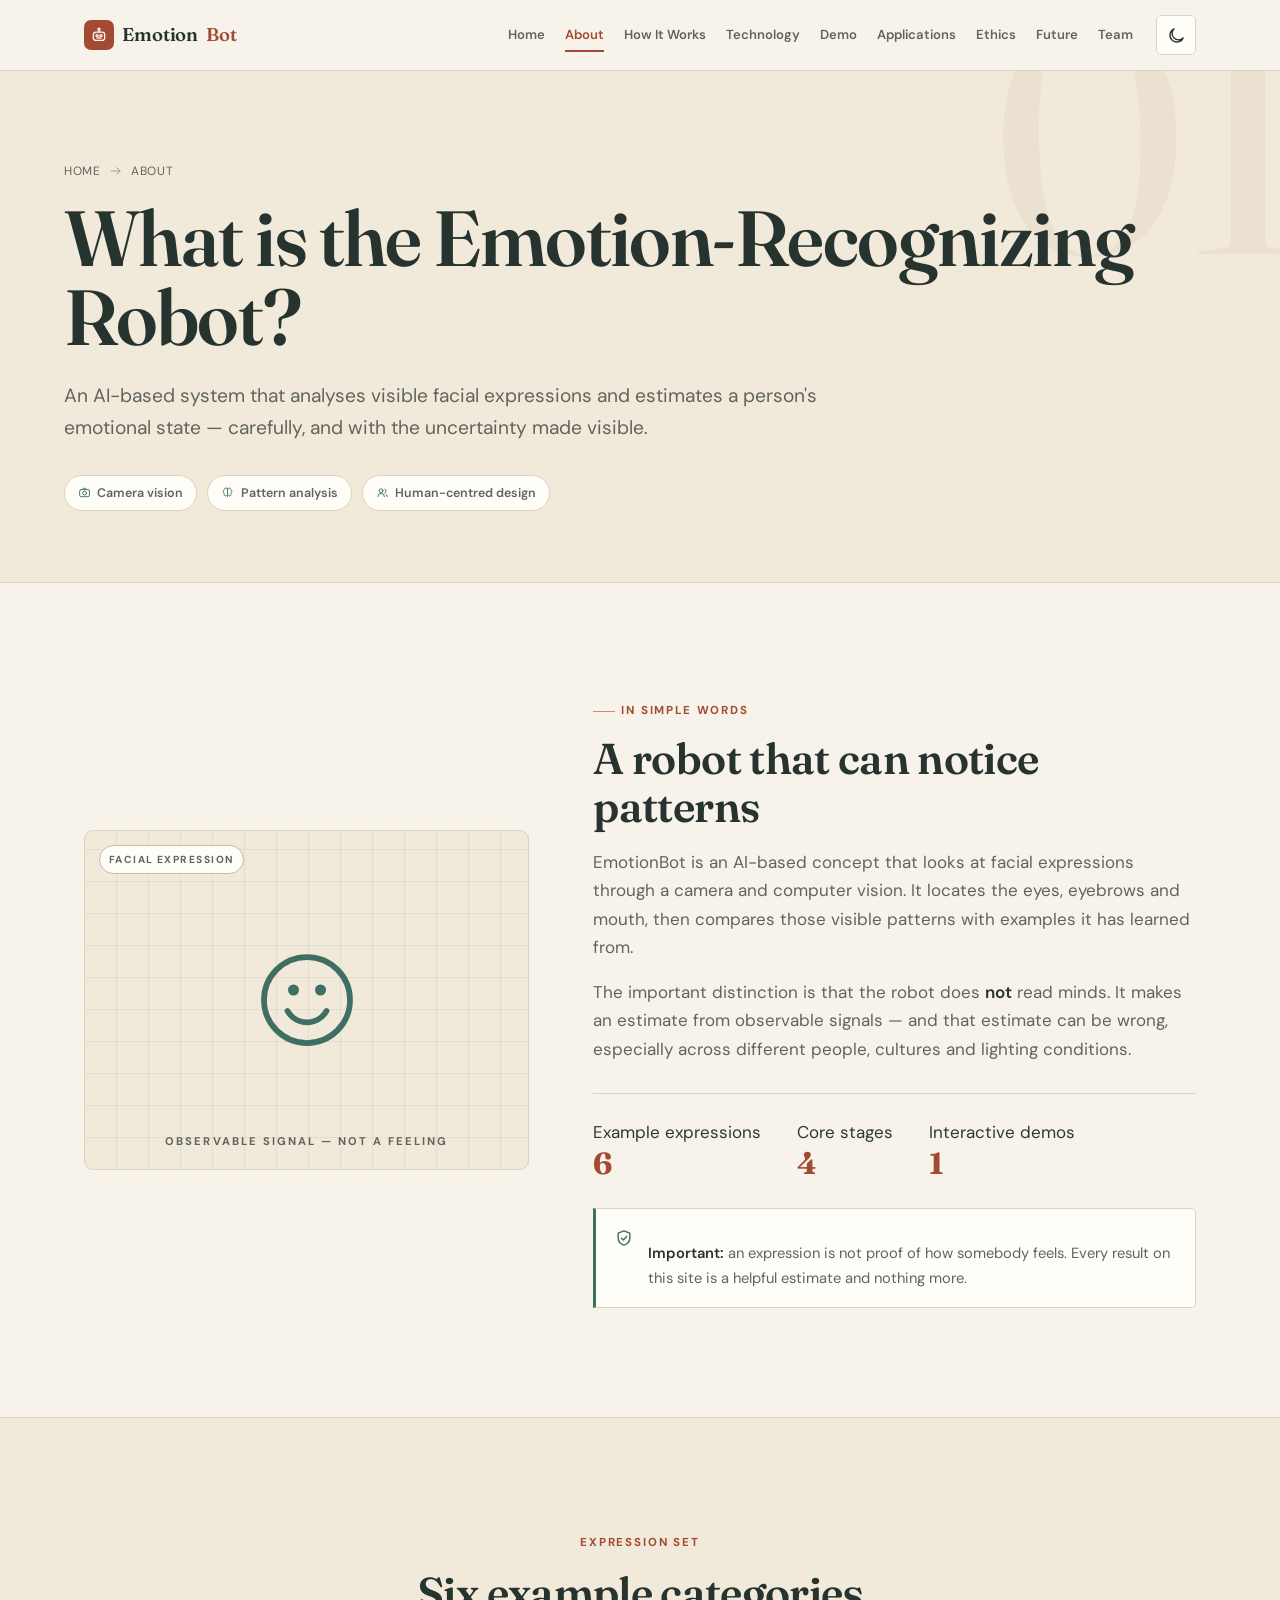
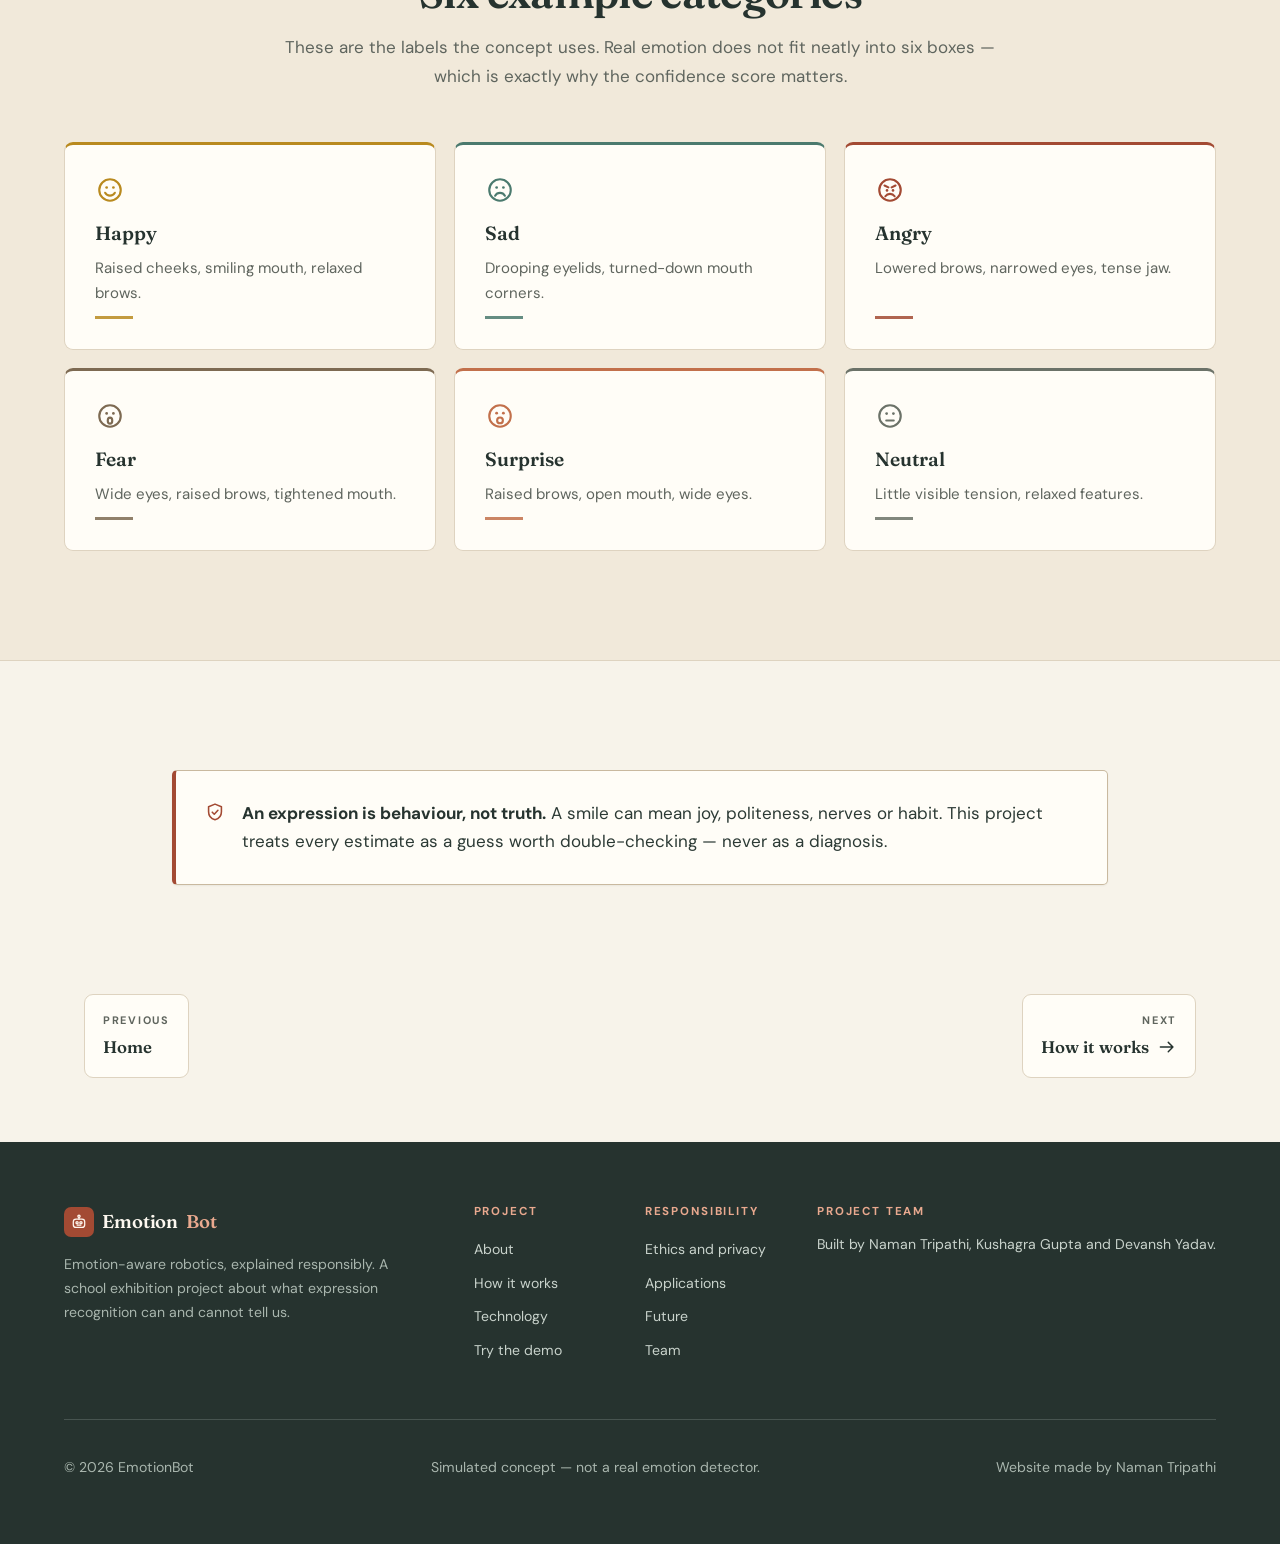
==== commit 1b2d98ba: "Add files via upload" ====
--- a/about.html
+++ b/about.html
@@ -1,86 +1,204 @@
 <!DOCTYPE html>
-<html lang="en">
+<html lang="en" class="no-js">
 <head>
-  <meta charset="UTF-8">
-  <meta name="viewport" content="width=device-width, initial-scale=1.0">
-  <meta name="description" content="Learn about the Emotion-Recognizing Robot and its responsible use of facial-expression analysis.">
-  <title>About | EmotionBot</title>
-  <link rel="stylesheet" href="css/style.css">
+<meta charset="utf-8">
+<meta name="viewport" content="width=device-width, initial-scale=1">
+<title>About the project | EmotionBot</title>
+<meta name="description" content="What an emotion-recognising robot actually does: it analyses visible facial expressions, estimates a category, and never claims to read someone's mind.">
+<meta name="theme-color" content="#f7f3ea">
+<meta name="color-scheme" content="light dark">
+<meta property="og:type" content="article">
+<meta property="og:site_name" content="EmotionBot">
+<meta property="og:title" content="About the project | EmotionBot">
+<meta property="og:description" content="An AI system that estimates emotion from visible expression patterns — and the limits that come with that.">
+<meta property="og:image" content="favicon.svg">
+<link rel="icon" href="favicon.svg" type="image/svg+xml">
+<link rel="apple-touch-icon" href="favicon.svg">
+<link rel="preconnect" href="https://fonts.googleapis.com">
+<link rel="preconnect" href="https://fonts.gstatic.com" crossorigin>
+<link rel="stylesheet" href="https://fonts.googleapis.com/css2?family=DM+Sans:ital,opsz,wght@0,9..40,400;0,9..40,500;0,9..40,600;0,9..40,700&family=Fraunces:ital,opsz,wght@0,9..144,400;0,9..144,600;1,9..144,600&display=swap">
+<script src="js/theme.js"></script>
+<link rel="stylesheet" href="css/style.css">
 </head>
-<body class="about-page">
-  <header class="navbar">
-    <a class="logo" href="index.html" aria-label="EmotionBot home"><span>◈</span> Emotion<span>Bot</span></a>
-    <button class="menu-btn" type="button" aria-label="Open navigation menu" aria-expanded="false">☰</button>
-    <nav aria-label="Main navigation">
+<body>
+<script src="js/icons.js"></script>
+<a class="skip-link" href="#main">Skip to content</a>
+
+<header class="navbar">
+  <div class="navbar-inner">
+    <a class="logo" href="index.html" aria-label="EmotionBot — home">
+      <span class="logo-mark" aria-hidden="true"><svg class="icon"><use href="#i-robot"></use></svg></span>
+      Emotion<b>Bot</b>
+    </a>
+    <nav class="site-nav" id="siteNav" data-nav aria-label="Main navigation">
       <a href="index.html">Home</a>
-      <a class="active" href="about.html" aria-current="page">About</a>
+      <a href="about.html" aria-current="page">About</a>
       <a href="how-it-works.html">How It Works</a>
       <a href="technology.html">Technology</a>
+      <a href="demo.html">Demo</a>
       <a href="applications.html">Applications</a>
       <a href="ethics.html">Ethics</a>
       <a href="future.html">Future</a>
       <a href="team.html">Team</a>
     </nav>
-    <button id="themeToggle" class="icon-btn" type="button" aria-label="Toggle colour theme">☼</button>
-  </header>
-
-  <main>
-    <section class="page-hero">
-      <span class="eyebrow">01 • ABOUT THE PROJECT</span>
-      <h1>What is the <span>Emotion-Recognizing Robot?</span></h1>
-      <p>An AI-based system that analyzes visible facial expressions and estimates a person's emotional state.</p>
-      <div class="about-hero-badges" aria-label="Project highlights">
-        <span>Camera vision</span><span>AI patterns</span><span>Human-centred design</span>
+    <div class="nav-actions">
+      <button class="icon-btn" type="button" data-theme-toggle aria-pressed="false" aria-label="Switch to dark theme" title="Switch to dark theme">
+        <svg class="icon" aria-hidden="true"><use href="#i-moon"></use></svg>
+      </button>
+      <button class="icon-btn nav-toggle" type="button" data-nav-toggle aria-expanded="false" aria-controls="siteNav" aria-label="Open navigation menu">
+        <svg class="icon" aria-hidden="true"><use href="#i-menu"></use></svg>
+      </button>
+    </div>
+  </div>
+</header>
+
+<main id="main">
+  <section class="page-hero">
+    <span class="page-hero-decoration" aria-hidden="true">01</span>
+    <div class="page-hero-inner">
+      <nav class="crumbs" aria-label="Breadcrumb">
+        <a href="index.html">Home</a>
+        <svg class="icon" aria-hidden="true"><use href="#i-arrow-right"></use></svg>
+        <span>About</span>
+      </nav>
+      <h1>What is the <em>Emotion-Recognizing Robot?</em></h1>
+      <p class="lede">An AI-based system that analyses visible facial expressions and estimates a person's emotional state — carefully, and with the uncertainty made visible.</p>
+      <div class="hero-badges">
+        <span class="chip"><svg class="icon" aria-hidden="true"><use href="#i-camera"></use></svg>Camera vision</span>
+        <span class="chip"><svg class="icon" aria-hidden="true"><use href="#i-brain"></use></svg>Pattern analysis</span>
+        <span class="chip"><svg class="icon" aria-hidden="true"><use href="#i-users"></use></svg>Human-centred design</span>
       </div>
-    </section>
-
-    <section class="section">
-      <div class="two-col">
-        <div class="illustration-panel reveal" aria-hidden="true">
-          <div class="face-large">◡</div>
-          <div class="face-label">FACIAL EXPRESSION</div>
-        </div>
-        <div class="content reveal">
-          <span class="eyebrow">IN SIMPLE WORDS</span>
-          <h2>A robot that can <span>notice patterns</span></h2>
-          <p>The Emotion-Recognizing Robot is an AI-based system that analyzes facial expressions using a camera and computer vision. It processes facial features and predicts the person's emotional state.</p>
-          <p>The important distinction is that the robot does <strong>not</strong> read minds. It makes an estimate based on observable signals, and that estimate can be wrong.</p>
-          <div class="mini-stats">
-            <div><b>6</b><small>Example emotions</small></div>
-            <div><b>4</b><small>Core stages</small></div>
-            <div><b>1</b><small>Interactive concept</small></div>
-          </div>
-          <aside class="about-note"><strong>Important:</strong> An expression is not proof of how someone feels. Results should always be treated as a helpful estimate.</aside>
-        </div>
+    </div>
+  </section>
+
+  <section class="section">
+    <div class="two-col narrow-first">
+      <div class="figure-panel reveal" aria-hidden="true">
+        <span class="corner-tag">Facial expression</span>
+        <svg class="icon"><use href="#i-face-happy"></use></svg>
+        <span class="figure-label">Observable signal — not a feeling</span>
       </div>
-    </section>
-
-    <section class="section tinted">
-      <div class="section-heading">
-        <span class="eyebrow">EMOTION SET</span>
-        <h2>Six example <span>categories</span></h2>
+      <div class="content reveal">
+        <span class="eyebrow">In simple words</span>
+        <h2>A robot that can <em>notice patterns</em></h2>
+        <p>EmotionBot is an AI-based concept that looks at facial expressions through a camera and computer vision. It locates the eyes, eyebrows and mouth, then compares those visible patterns with examples it has learned from.</p>
+        <p>The important distinction is that the robot does <strong>not</strong> read minds. It makes an estimate from observable signals — and that estimate can be wrong, especially across different people, cultures and lighting conditions.</p>
+        <dl class="mini-stats">
+          <div><dt>Example expressions</dt><dd><b>6</b></dd></div>
+          <div><dt>Core stages</dt><dd><b>4</b></dd></div>
+          <div><dt>Interactive demos</dt><dd><b>1</b></dd></div>
+        </dl>
+        <aside class="note">
+          <svg class="icon" aria-hidden="true"><use href="#i-shield"></use></svg>
+          <p><strong>Important:</strong> an expression is not proof of how somebody feels. Every result on this site is a helpful estimate and nothing more.</p>
+        </aside>
       </div>
-      <div class="emotion-grid">
-        <article class="emotion-card happy"><i aria-hidden="true">😊</i><h3>Happy</h3><p>Positive expression patterns</p></article>
-        <article class="emotion-card sad"><i aria-hidden="true">😢</i><h3>Sad</h3><p>Low-energy expression patterns</p></article>
-        <article class="emotion-card angry"><i aria-hidden="true">😠</i><h3>Angry</h3><p>Tense expression patterns</p></article>
-        <article class="emotion-card fear"><i aria-hidden="true">😨</i><h3>Fear</h3><p>Alert expression patterns</p></article>
-        <article class="emotion-card surprise"><i aria-hidden="true">😲</i><h3>Surprise</h3><p>Unexpected expression patterns</p></article>
-        <article class="emotion-card neutral"><i aria-hidden="true">😐</i><h3>Neutral</h3><p>Little visible expression</p></article>
-      </div>
-    </section>
-  </main>
-
-  <footer>
+    </div>
+  </section>
+
+  <section class="section tinted">
+    <div class="section-heading center reveal">
+      <span class="eyebrow">Expression set</span>
+      <h2>Six example <em>categories</em></h2>
+      <p>These are the labels the concept uses. Real emotion does not fit neatly into six boxes — which is exactly why the confidence score matters.</p>
+    </div>
+    <div class="grid cols-3">
+      <article class="card emotion-card accent-top emo-happy reveal">
+        <span class="card-icon" aria-hidden="true"><svg class="icon"><use href="#i-face-happy"></use></svg></span>
+        <h3>Happy</h3>
+        <p>Raised cheeks, smiling mouth, relaxed brows.</p>
+        <span class="accent-rule" aria-hidden="true"></span>
+      </article>
+      <article class="card emotion-card accent-top emo-sad reveal">
+        <span class="card-icon" aria-hidden="true"><svg class="icon"><use href="#i-face-sad"></use></svg></span>
+        <h3>Sad</h3>
+        <p>Drooping eyelids, turned-down mouth corners.</p>
+        <span class="accent-rule" aria-hidden="true"></span>
+      </article>
+      <article class="card emotion-card accent-top emo-angry reveal">
+        <span class="card-icon" aria-hidden="true"><svg class="icon"><use href="#i-face-angry"></use></svg></span>
+        <h3>Angry</h3>
+        <p>Lowered brows, narrowed eyes, tense jaw.</p>
+        <span class="accent-rule" aria-hidden="true"></span>
+      </article>
+      <article class="card emotion-card accent-top emo-fear reveal">
+        <span class="card-icon" aria-hidden="true"><svg class="icon"><use href="#i-face-fear"></use></svg></span>
+        <h3>Fear</h3>
+        <p>Wide eyes, raised brows, tightened mouth.</p>
+        <span class="accent-rule" aria-hidden="true"></span>
+      </article>
+      <article class="card emotion-card accent-top emo-surprise reveal">
+        <span class="card-icon" aria-hidden="true"><svg class="icon"><use href="#i-face-surprise"></use></svg></span>
+        <h3>Surprise</h3>
+        <p>Raised brows, open mouth, wide eyes.</p>
+        <span class="accent-rule" aria-hidden="true"></span>
+      </article>
+      <article class="card emotion-card accent-top emo-neutral reveal">
+        <span class="card-icon" aria-hidden="true"><svg class="icon"><use href="#i-face-neutral"></use></svg></span>
+        <h3>Neutral</h3>
+        <p>Little visible tension, relaxed features.</p>
+        <span class="accent-rule" aria-hidden="true"></span>
+      </article>
+    </div>
+  </section>
+
+  <section class="section">
+    <div class="callout reveal">
+      <svg class="icon" aria-hidden="true"><use href="#i-shield"></use></svg>
+      <p><b>An expression is behaviour, not truth.</b> A smile can mean joy, politeness, nerves or habit. This project treats every estimate as a guess worth double-checking — never as a diagnosis.</p>
+    </div>
+  </section>
+
+  <nav class="pager" aria-label="Page navigation">
+    <a href="index.html">
+      <span>Previous</span>
+      <b>Home</b>
+    </a>
+    <a class="next" href="how-it-works.html">
+      <span>Next</span>
+      <b class="row">How it works<svg class="icon" aria-hidden="true"><use href="#i-arrow-right"></use></svg></b>
+    </a>
+  </nav>
+</main>
+
+<footer class="site-footer">
+  <div class="footer-inner">
     <div>
-      <a class="logo" href="index.html" aria-label="EmotionBot home"><span>◈</span> Emotion<span>Bot</span></a>
-      <p>Emotion recognition, explained responsibly.</p>
-    </div>
-    <p>© 2026 Emotion-Recognizing Robot</p>
-    <p>Made by <strong>Naman Tripathi</strong></p>
-  </footer>
-
-  <button id="topBtn" class="top-btn" type="button" aria-label="Back to top">↑</button>
-  <script src="js/script.js"></script>
+      <a class="logo" href="index.html">
+        <span class="logo-mark" aria-hidden="true"><svg class="icon"><use href="#i-robot"></use></svg></span>
+        Emotion<b>Bot</b>
+      </a>
+      <p>Emotion-aware robotics, explained responsibly. A school exhibition project about what expression recognition can and cannot tell us.</p>
+    </div>
+    <div class="footer-col">
+      <h2>Project</h2>
+      <a href="about.html">About</a>
+      <a href="how-it-works.html">How it works</a>
+      <a href="technology.html">Technology</a>
+      <a href="demo.html">Try the demo</a>
+    </div>
+    <div class="footer-col">
+      <h2>Responsibility</h2>
+      <a href="ethics.html">Ethics and privacy</a>
+      <a href="applications.html">Applications</a>
+      <a href="future.html">Future</a>
+      <a href="team.html">Team</a>
+    </div>
+    <div class="footer-col">
+      <h2>Project team</h2>
+      <address>Built by Naman Tripathi, Kushagra Gupta and Devansh Yadav.</address>
+    </div>
+  </div>
+  <div class="footer-bottom">
+    <p>© <span data-year>2026</span> EmotionBot</p>
+    <p>Simulated concept — not a real emotion detector.</p>
+    <p>Website made by Naman Tripathi</p>
+  </div>
+</footer>
+
+<button id="topBtn" class="top-btn" type="button" aria-label="Back to top">
+  <svg class="icon" aria-hidden="true"><use href="#i-arrow-up"></use></svg>
+</button>
+<script src="js/script.js"></script>
 </body>
 </html>
--- a/css/style.css
+++ b/css/style.css
@@ -1,114 +1,1635 @@
-:root{--bg:#f8fbff;--surface:#fff;--text:#182338;--muted:#657189;--line:#e4eaf3;--primary:#4169e1;--secondary:#7a5cff;--cyan:#16b9d4;--soft:#eef4ff;--shadow:0 18px 50px rgba(34,57,92,.10)}
-*{box-sizing:border-box;margin:0;padding:0}html{scroll-behavior:smooth}body{font-family:'DM Sans',sans-serif;background:var(--bg);color:var(--text);line-height:1.65}a{text-decoration:none;color:inherit}button{font:inherit}h1,h2,h3,.logo{font-family:'Space Grotesk',sans-serif}h1{font-size:clamp(3rem,7vw,6.3rem);line-height:.98;letter-spacing:-.055em}h2{font-size:clamp(2rem,4vw,3.3rem);line-height:1.08;letter-spacing:-.035em}h3{font-size:1.25rem}.logo{font-weight:700;font-size:1.3rem;white-space:nowrap}.logo span:first-child{color:var(--primary);margin-right:5px}.logo span:last-child{color:var(--primary)}.navbar{height:76px;background:rgba(255,255,255,.88);backdrop-filter:blur(15px);border-bottom:1px solid var(--line);display:flex;align-items:center;gap:24px;padding:0 5%;position:sticky;top:0;z-index:50}.navbar nav{display:flex;gap:4px;align-items:center;margin-left:auto}.navbar nav a{font-size:.86rem;font-weight:600;padding:9px 10px;border-radius:9px;color:var(--muted)}.navbar nav a:hover,.navbar nav a.active{color:var(--primary);background:var(--soft)}.icon-btn,.menu-btn{border:1px solid var(--line);background:var(--surface);width:40px;height:40px;border-radius:11px;cursor:pointer;color:var(--text)}.menu-btn{display:none}.hero{min-height:calc(100vh - 76px);display:grid;grid-template-columns:1.08fr .92fr;align-items:center;gap:40px;padding:75px 8%;overflow:hidden;background:radial-gradient(circle at 85% 35%,#e8f5ff 0 12%,transparent 35%),radial-gradient(circle at 20% 10%,#f0ebff 0 10%,transparent 30%)}.hero h1 span,.page-hero h1 span,h2 span{background:linear-gradient(90deg,var(--primary),var(--secondary),var(--cyan));-webkit-background-clip:text;background-clip:text;color:transparent}.hero-copy>p{max-width:650px;color:var(--muted);font-size:1.08rem;margin:18px 0}.hero-subtitle{font-size:1.4rem!important;color:var(--text)!important;font-weight:600}.eyebrow{font-size:.72rem;font-weight:800;letter-spacing:.14em;color:var(--primary);display:inline-block}.actions{display:flex;gap:12px;flex-wrap:wrap;margin:28px 0}.btn{display:inline-flex;align-items:center;justify-content:center;padding:13px 19px;border-radius:12px;font-weight:700;border:1px solid var(--line);transition:.25s}.btn:hover{transform:translateY(-3px);box-shadow:var(--shadow)}.btn.primary{background:linear-gradient(100deg,var(--primary),var(--secondary));color:white;border:0}.btn.secondary{background:white;color:var(--text)}.trust-row{display:flex;gap:20px;flex-wrap:wrap;font-size:.8rem;color:var(--muted)}.hero-visual{min-height:500px;display:grid;place-items:center;position:relative}.robot-card{width:min(380px,85%);height:440px;background:linear-gradient(145deg,#fff,#f0f6ff);border:1px solid #dce7f7;border-radius:38px;box-shadow:0 30px 80px rgba(57,86,145,.18);position:relative;display:flex;flex-direction:column;align-items:center;justify-content:center;overflow:hidden}.robot-card:before{content:'';position:absolute;inset:20px;border:1px solid #d8e4f5;border-radius:28px}.scan-line{position:absolute;top:70px;width:75%;height:2px;background:linear-gradient(90deg,transparent,var(--cyan),transparent);animation:scan 3s infinite}.robot-face{width:210px;height:170px;border-radius:44% 44% 42% 42%;background:linear-gradient(145deg,#e6f3ff,#fff);border:4px solid #b8d4ef;display:flex;align-items:center;justify-content:center;gap:60px;position:relative;box-shadow:inset 0 0 40px rgba(65,105,225,.08)}.eye{width:18px;height:28px;border-radius:50%;background:var(--primary);box-shadow:0 0 15px #6bbde9}.mouth{position:absolute;width:65px;height:24px;border-bottom:5px solid var(--secondary);border-radius:0 0 50px 50px;bottom:40px}.robot-status{margin-top:30px;color:var(--primary);font-size:.72rem;font-weight:800;letter-spacing:.12em}.pulse{display:inline-block;width:8px;height:8px;background:#20c997;border-radius:50%;margin-right:7px;box-shadow:0 0 10px #20c997}.emotion-chip{margin-top:18px;background:white;border:1px solid var(--line);padding:10px 16px;border-radius:99px;box-shadow:0 8px 25px rgba(30,60,100,.08);font-size:.85rem}.emotion-chip b{color:var(--primary);margin-left:10px}.orb{position:absolute;border-radius:50%;filter:blur(1px);opacity:.55}.orb1{width:120px;height:120px;background:#d9e9ff;right:0;top:40px}.orb2{width:90px;height:90px;background:#eadcff;left:10px;bottom:50px}.section{padding:100px 8%;max-width:1500px;margin:auto}.tinted{max-width:none;background:#f0f5fc}.section-heading{text-align:center;max-width:760px;margin:0 auto 48px}.section-heading p{color:var(--muted);margin-top:15px}.flow{display:grid;grid-template-columns:1fr auto 1fr auto 1fr auto 1fr;align-items:center;gap:15px}.flow-item{text-align:center;background:white;border:1px solid var(--line);padding:28px 15px;border-radius:20px;box-shadow:0 10px 30px rgba(40,70,110,.06)}.flow-icon{font-size:2.3rem;margin-bottom:8px}.flow-item small{display:block;color:var(--muted);font-size:.8rem}.flow-arrow{font-size:1.5rem;color:var(--primary)}.card-grid{display:grid;gap:20px}.three{grid-template-columns:repeat(3,1fr)}.feature-card,.application-card{background:white;border:1px solid var(--line);border-radius:20px;padding:28px;transition:.25s}.feature-card:hover,.application-card:hover{transform:translateY(-6px);box-shadow:var(--shadow)}.card-number{color:var(--primary);font-size:.72rem;font-weight:800}.feature-card p,.application-card p{color:var(--muted);margin:12px 0 20px}.learn{font-weight:700;color:var(--primary);font-size:.9rem}.cta{max-width:1300px;margin:70px auto;padding:60px 7%;border-radius:32px;background:linear-gradient(110deg,#eef5ff,#f4efff);display:flex;align-items:center;justify-content:space-between;gap:30px}.cta p{color:var(--muted);margin-top:8px}.cta.compact{margin:0}.page-hero{padding:100px 8% 75px;text-align:center;background:radial-gradient(circle at 50% 0,#edf5ff,transparent 55%)}.page-hero p{max-width:700px;margin:20px auto 0;color:var(--muted);font-size:1.08rem}.two-col{display:grid;grid-template-columns:1fr 1fr;gap:70px;align-items:center}.illustration-panel{height:400px;border-radius:30px;background:linear-gradient(145deg,#edf7ff,#f5f0ff);display:grid;place-items:center;position:relative}.face-large{width:210px;height:210px;border:6px solid #8db8e0;border-radius:50%;font-size:9rem;color:var(--secondary);display:grid;place-items:center;line-height:.6}.face-label{position:absolute;bottom:25px;font-size:.7rem;letter-spacing:.15em;color:var(--primary);font-weight:800}.content p{color:var(--muted);margin:15px 0}.mini-stats{display:flex;gap:35px;margin-top:30px}.mini-stats b{display:block;font-size:2rem;color:var(--primary)}.mini-stats small{color:var(--muted)}.emotion-grid,.future-grid,.team-grid,.hardware-grid,.tech-grid{display:grid;grid-template-columns:repeat(3,1fr);gap:18px}.emotion-card,.future-card,.team-card,.tech-card{background:white;border:1px solid var(--line);padding:25px;border-radius:20px;transition:.25s}.emotion-card:hover,.future-card:hover,.team-card:hover,.tech-card:hover{transform:translateY(-5px);box-shadow:var(--shadow)}.emotion-card i{font-style:normal;font-size:2.5rem}.emotion-card p,.future-card p,.tech-card p,.team-card span{color:var(--muted);font-size:.9rem}.timeline{max-width:850px;margin:auto;position:relative}.timeline:before{content:'';position:absolute;left:42px;top:20px;bottom:20px;width:2px;background:linear-gradient(var(--primary),var(--secondary),var(--cyan))}.timeline-step{position:relative;display:grid;grid-template-columns:85px 1fr;gap:25px;padding:20px 0 50px}.step-icon{width:85px;height:85px;border-radius:24px;background:white;border:1px solid var(--line);display:grid;place-items:center;font-size:2rem;z-index:1;box-shadow:0 10px 25px rgba(40,70,110,.08)}.timeline-step span{font-size:.7rem;color:var(--primary);font-weight:800;letter-spacing:.12em}.timeline-step p{color:var(--muted);margin-top:8px}.system-flow{display:flex;justify-content:center;align-items:center;gap:15px;flex-wrap:wrap}.system-flow span{padding:14px 18px;border-radius:99px;background:white;border:1px solid var(--line);font-weight:700}.system-flow b{color:var(--primary)}.demo-layout{display:grid;grid-template-columns:1.15fr .85fr;gap:30px;align-items:stretch}.camera-box{background:#17243b;border-radius:28px;padding:18px;color:white;min-height:520px;box-shadow:var(--shadow)}.camera-top,.camera-bottom{display:flex;justify-content:space-between;font-size:.7rem;letter-spacing:.1em;padding:8px;color:#b8c9e8}.camera-top span:first-child{color:#62e1d0}.camera-view{height:410px;border-radius:20px;background:linear-gradient(145deg,#253858,#101b30);position:relative;display:grid;place-items:center;overflow:hidden}.camera-grid{position:absolute;inset:0;background-image:linear-gradient(rgba(255,255,255,.05) 1px,transparent 1px),linear-gradient(90deg,rgba(255,255,255,.05) 1px,transparent 1px);background-size:35px 35px}.face-frame{width:250px;height:300px;border:2px dashed #72dbe5;border-radius:46%;display:grid;place-items:center;position:relative;z-index:2}.demo-face{width:150px;height:190px;border-radius:48%;background:#dceaf7;position:relative;box-shadow:0 0 45px rgba(90,210,230,.2)}.demo-eye{position:absolute;width:13px;height:20px;background:#4169e1;border-radius:50%;top:65px}.demo-eye:first-child{left:40px}.demo-eye:nth-child(2){right:40px}.demo-mouth{position:absolute;width:50px;height:20px;border-bottom:4px solid #7a5cff;border-radius:0 0 50px 50px;left:50px;top:110px}.demo-panel{background:white;border:1px solid var(--line);border-radius:28px;padding:30px}.detected{display:flex;gap:18px;align-items:center;margin:25px 0}.detected>span{font-size:3.5rem}.detected small,.response-box small{color:var(--muted)}.detected h2{font-size:2rem}.confidence>div:first-child{display:flex;justify-content:space-between}.confidence b{color:var(--primary)}.bar{height:10px;background:#e8edf5;border-radius:99px;margin:10px 0 20px;overflow:hidden}.bar i{display:block;height:100%;background:linear-gradient(90deg,var(--primary),var(--secondary));border-radius:99px;transition:.4s}.notice{font-size:.78rem;color:var(--muted);background:#f5f8fc;padding:12px;border-radius:12px}.demo-emotions{display:grid;grid-template-columns:1fr 1fr;gap:10px;margin-top:18px}.demo-emotions button{border:1px solid var(--line);background:white;border-radius:12px;padding:10px;cursor:pointer;text-align:left;font-weight:700}.demo-emotions button:hover,.demo-emotions button.selected{border-color:var(--primary);background:var(--soft);color:var(--primary)}.response-box{max-width:800px;margin:auto;background:white;border:1px solid var(--line);padding:30px;border-radius:25px;display:flex;gap:20px;align-items:center}.response-emoji{font-size:3.2rem}.tech-card>b{display:inline-grid;place-items:center;width:44px;height:44px;border-radius:13px;background:var(--soft);color:var(--primary);margin-bottom:16px}.hardware-grid{grid-template-columns:repeat(4,1fr)}.hardware-grid>div{text-align:center;background:white;border:1px solid var(--line);border-radius:18px;padding:24px;font-size:2rem}.hardware-grid b,.hardware-grid small{display:block}.hardware-grid b{font-size:1rem;margin-top:8px}.hardware-grid small{font-size:.75rem;color:var(--muted)}.application-card{font-size:2rem}.application-card h3{margin-top:12px}.callout{max-width:850px;margin:auto;background:#fff;border-left:5px solid var(--primary);padding:25px;border-radius:16px;box-shadow:var(--shadow)}.privacy-card{display:grid;grid-template-columns:110px 1fr;gap:30px;max-width:1000px;margin:auto;padding:35px;border-radius:28px;background:linear-gradient(120deg,#edf6ff,#f5efff);border:1px solid #dbe6f6}.privacy-icon{width:90px;height:90px;border-radius:25px;background:white;display:grid;place-items:center;font-size:2.5rem}.privacy-card p{color:var(--muted);margin-top:12px}.principles{display:grid;grid-template-columns:repeat(4,1fr);gap:18px;margin-top:25px}.principle{background:white;border:1px solid var(--line);border-radius:20px;padding:23px}.principle>b{color:var(--primary);font-size:.75rem}.principle p{color:var(--muted);font-size:.9rem;margin-top:8px}.future-card span{font-size:2.3rem}.team-grid{grid-template-columns:repeat(4,1fr)}.team-card{text-align:center}.avatar{width:90px;height:90px;border-radius:50%;background:linear-gradient(135deg,#eaf4ff,#f0eaff);display:grid;place-items:center;font-size:2.5rem;margin:0 auto 15px}.team-card p{color:var(--primary);font-weight:700}.team-card span{display:block;margin-top:7px}footer{border-top:1px solid var(--line);padding:40px 8%;display:flex;justify-content:space-between;gap:30px;color:var(--muted);font-size:.82rem;background:white}footer .logo{color:var(--text)}#loader{position:fixed;inset:0;background:#f8fbff;z-index:1000;display:grid;place-items:center;align-content:center;transition:opacity .4s}.loader-robot{font-size:4rem;animation:bob 1s infinite}.top-btn{position:fixed;right:22px;bottom:22px;width:44px;height:44px;border:0;border-radius:13px;background:var(--text);color:white;display:none;cursor:pointer;z-index:30}.reveal{opacity:0;transform:translateY(20px);transition:.7s ease}.reveal.visible{opacity:1;transform:none}@keyframes scan{0%,100%{transform:translateY(-50px);opacity:0}50%{transform:translateY(280px);opacity:1}}@keyframes bob{50%{transform:translateY(-10px)}}body.dark{--bg:#111827;--surface:#182235;--text:#f2f6ff;--muted:#a9b5ca;--line:#2a3850;--soft:#202f49}body.dark .navbar,body.dark footer,body.dark .feature-card,body.dark .application-card,body.dark .emotion-card,body.dark .future-card,body.dark .team-card,body.dark .tech-card,body.dark .principle,body.dark .flow-item,body.dark .demo-panel,body.dark .response-box,body.dark .hardware-grid>div,body.dark .step-icon,body.dark .btn.secondary,body.dark .emotion-chip{background:var(--surface)}body.dark .robot-card,body.dark .illustration-panel{background:linear-gradient(145deg,#1a2940,#20243d)}body.dark .page-hero,body.dark .hero{background:radial-gradient(circle at 50% 0,#1b2c48,transparent 55%)}body.dark #loader{background:#111827}
-*{box-sizing:border-box;margin:0;padding:0}html{scroll-behavior:smooth}body{font-family:'DM Sans',sans-serif;background:var(--bg);color:var(--text);line-height:1.65}a{text-decoration:none;color:inherit}button{font:inherit}h1,h2,h3,.logo{font-family:'Space Grotesk',sans-serif}h1{font-size:clamp(3rem,7vw,6.3rem);line-height:.98;letter-spacing:-.055em}h2{font-size:clamp(2rem,4vw,3.3rem);line-height:1.08;letter-spacing:-.035em}h3{font-size:1.25rem}.logo{font-weight:700;font-size:1.3rem;white-space:nowrap}.logo span:first-child{color:var(--primary);margin-right:5px}.logo span:last-child{color:var(--primary)}.navbar{height:76px;background:rgba(255,255,255,.88);backdrop-filter:blur(15px);border-bottom:1px solid var(--line);display:flex;align-items:center;gap:24px;padding:0 5%;position:sticky;top:0;z-index:50}.navbar nav{display:flex;gap:4px;align-items:center;margin-left:auto}.navbar nav a{font-size:.86rem;font-weight:600;padding:9px 10px;border-radius:9px;color:var(--muted)}.navbar nav a:hover,.navbar nav a.active{color:var(--primary);background:var(--soft)}.icon-btn,.menu-btn{border:1px solid var(--line);background:var(--surface);width:40px;height:40px;border-radius:11px;cursor:pointer;color:var(--text)}.menu-btn{display:none}.hero{min-height:calc(100vh - 76px);display:grid;grid-template-columns:1.08fr .92fr;align-items:center;gap:40px;padding:75px 8%;overflow:hidden;background:radial-gradient(circle at 85% 35%,#e8f5ff 0 12%,transparent 35%),radial-gradient(circle at 20% 10%,#f0ebff 0 10%,transparent 30%)}.hero h1 span,.page-hero h1 span,h2 span{background:linear-gradient(90deg,var(--primary),var(--secondary),var(--cyan));-webkit-background-clip:text;background-clip:text;color:transparent}.hero-copy>p{max-width:650px;color:var(--muted);font-size:1.08rem;margin:18px 0}.hero-subtitle{font-size:1.4rem!important;color:var(--text)!important;font-weight:600}.eyebrow{font-size:.72rem;font-weight:800;letter-spacing:.14em;color:var(--primary);display:inline-block}.actions{display:flex;gap:12px;flex-wrap:wrap;margin:28px 0}.btn{display:inline-flex;align-items:center;justify-content:center;padding:13px 19px;border-radius:12px;font-weight:700;border:1px solid var(--line);transition:.25s}.btn:hover{transform:translateY(-3px);box-shadow:var(--shadow)}.btn.primary{background:linear-gradient(100deg,var(--primary),var(--secondary));color:white;border:0}.btn.secondary{background:white;color:var(--text)}.trust-row{display:flex;gap:20px;flex-wrap:wrap;font-size:.8rem;color:var(--muted)}.hero-visual{min-height:500px;display:grid;place-items:center;position:relative}.robot-card{width:min(380px,85%);height:440px;background:linear-gradient(145deg,#fff,#f0f6ff);border:1px solid #dce7f7;border-radius:38px;box-shadow:0 30px 80px rgba(57,86,145,.18);position:relative;display:flex;flex-direction:column;align-items:center;justify-content:center;overflow:hidden}.robot-card:before{content:'';position:absolute;inset:20px;border:1px solid #d8e4f5;border-radius:28px}.scan-line{position:absolute;top:70px;width:75%;height:2px;background:linear-gradient(90deg,transparent,var(--cyan),transparent);animation:scan 3s infinite}.robot-face{width:210px;height:170px;border-radius:44% 44% 42% 42%;background:linear-gradient(145deg,#e6f3ff,#fff);border:4px solid #b8d4ef;display:flex;align-items:center;justify-content:center;gap:60px;position:relative;box-shadow:inset 0 0 40px rgba(65,105,225,.08)}.eye{width:18px;height:28px;border-radius:50%;background:var(--primary);box-shadow:0 0 15px #6bbde9}.mouth{position:absolute;width:65px;height:24px;border-bottom:5px solid var(--secondary);border-radius:0 0 50px 50px;bottom:40px}.robot-status{margin-top:30px;color:var(--primary);font-size:.72rem;font-weight:800;letter-spacing:.12em}.pulse{display:inline-block;width:8px;height:8px;background:#20c997;border-radius:50%;margin-right:7px;box-shadow:0 0 10px #20c997}.emotion-chip{margin-top:18px;background:white;border:1px solid var(--line);padding:10px 16px;border-radius:99px;box-shadow:0 8px 25px rgba(30,60,100,.08);font-size:.85rem}.emotion-chip b{color:var(--primary);margin-left:10px}.orb{position:absolute;border-radius:50%;filter:blur(1px);opacity:.55}.orb1{width:120px;height:120px;background:#d9e9ff;right:0;top:40px}.orb2{width:90px;height:90px;background:#eadcff;left:10px;bottom:50px}.section{padding:100px 8%;max-width:1500px;margin:auto}.tinted{max-width:none;background:#f0f5fc}.section-heading{text-align:center;max-width:760px;margin:0 auto 48px}.section-heading p{color:var(--muted);margin-top:15px}.flow{display:grid;grid-template-columns:1fr auto 1fr auto 1fr auto 1fr;align-items:center;gap:15px}.flow-item{text-align:center;background:white;border:1px solid var(--line);padding:28px 15px;border-radius:20px;box-shadow:0 10px 30px rgba(40,70,110,.06)}.flow-icon{font-size:2.3rem;margin-bottom:8px}.flow-item small{display:block;color:var(--muted);font-size:.8rem}.flow-arrow{font-size:1.5rem;color:var(--primary)}.card-grid{display:grid;gap:20px}.three{grid-template-columns:repeat(3,1fr)}.feature-card,.application-card{background:white;border:1px solid var(--line);border-radius:20px;padding:28px;transition:.25s}.feature-card:hover,.application-card:hover{transform:translateY(-6px);box-shadow:var(--shadow)}.card-number{color:var(--primary);font-size:.72rem;font-weight:800}.feature-card p,.application-card p{color:var(--muted);margin:12px 0 20px}.learn{font-weight:700;color:var(--primary);font-size:.9rem}.cta{max-width:1300px;margin:70px auto;padding:60px 7%;border-radius:32px;background:linear-gradient(110deg,#eef5ff,#f4efff);display:flex;align-items:center;justify-content:space-between;gap:30px}.cta p{color:var(--muted);margin-top:8px}.cta.compact{margin:0}.page-hero{padding:100px 8% 75px;text-align:center;background:radial-gradient(circle at 50% 0,#edf5ff,transparent 55%)}.page-hero p{max-width:700px;margin:20px auto 0;color:var(--muted);font-size:1.08rem}.two-col{display:grid;grid-template-columns:1fr 1fr;gap:70px;align-items:center}.illustration-panel{height:400px;border-radius:30px;background:linear-gradient(145deg,#edf7ff,#f5f0ff);display:grid;place-items:center;position:relative}.face-large{width:210px;height:210px;border:6px solid #8db8e0;border-radius:50%;font-size:9rem;color:var(--secondary);display:grid;place-items:center;line-height:.6}.face-label{position:absolute;bottom:25px;font-size:.7rem;letter-spacing:.15em;color:var(--primary);font-weight:800}.content p{color:var(--muted);margin:15px 0}.mini-stats{display:flex;gap:35px;margin-top:30px}.mini-stats b{display:block;font-size:2rem;color:var(--primary)}.mini-stats small{color:var(--muted)}.emotion-grid,.future-grid,.team-grid,.hardware-grid,.tech-grid{display:grid;grid-template-columns:repeat(3,1fr);gap:18px}.emotion-card,.future-card,.team-card,.tech-card{background:white;border:1px solid var(--line);padding:25px;border-radius:20px;transition:.25s}.emotion-card:hover,.future-card:hover,.team-card:hover,.tech-card:hover{transform:translateY(-5px);box-shadow:var(--shadow)}.emotion-card i{font-style:normal;font-size:2.5rem}.emotion-card p,.future-card p,.tech-card p,.team-card span{color:var(--muted);font-size:.9rem}.timeline{max-width:850px;margin:auto;position:relative}.timeline:before{content:'';position:absolute;left:42px;top:20px;bottom:20px;width:2px;background:linear-gradient(var(--primary),var(--secondary),var(--cyan))}.timeline-step{position:relative;display:grid;grid-template-columns:85px 1fr;gap:25px;padding:20px 0 50px}.step-icon{width:85px;height:85px;border-radius:24px;background:white;border:1px solid var(--line);display:grid;place-items:center;font-size:2rem;z-index:1;box-shadow:0 10px 25px rgba(40,70,110,.08)}.timeline-step span{font-size:.7rem;color:var(--primary);font-weight:800;letter-spacing:.12em}.timeline-step p{color:var(--muted);margin-top:8px}.system-flow{display:flex;justify-content:center;align-items:center;gap:15px;flex-wrap:wrap}.system-flow span{padding:14px 18px;border-radius:99px;background:white;border:1px solid var(--line);font-weight:700}.system-flow b{color:var(--primary)}.demo-layout{display:grid;grid-template-columns:1.15fr .85fr;gap:30px;align-items:stretch}.camera-box{background:#17243b;border-radius:28px;padding:18px;color:white;min-height:520px;box-shadow:var(--shadow)}.camera-top,.camera-bottom{display:flex;justify-content:space-between;font-size:.7rem;letter-spacing:.1em;padding:8px;color:#b8c9e8}.camera-top span:first-child{color:#62e1d0}.camera-view{height:410px;border-radius:20px;background:linear-gradient(145deg,#253858,#101b30);position:relative;display:grid;place-items:center;overflow:hidden}.camera-grid{position:absolute;inset:0;background-image:linear-gradient(rgba(255,255,255,.05) 1px,transparent 1px),linear-gradient(90deg,rgba(255,255,255,.05) 1px,transparent 1px);background-size:35px 35px}.face-frame{width:250px;height:300px;border:2px dashed #72dbe5;border-radius:46%;display:grid;place-items:center;position:relative;z-index:2}.demo-face{width:150px;height:190px;border-radius:48%;background:#dceaf7;position:relative;box-shadow:0 0 45px rgba(90,210,230,.2)}.demo-eye{position:absolute;width:13px;height:20px;background:#4169e1;border-radius:50%;top:65px}.demo-eye:first-child{left:40px}.demo-eye:nth-child(2){right:40px}.demo-mouth{position:absolute;width:50px;height:20px;border-bottom:4px solid #7a5cff;border-radius:0 0 50px 50px;left:50px;top:110px}.demo-panel{background:white;border:1px solid var(--line);border-radius:28px;padding:30px}.detected{display:flex;gap:18px;align-items:center;margin:25px 0}.detected>span{font-size:3.5rem}.detected small,.response-box small{color:var(--muted)}.detected h2{font-size:2rem}.confidence>div:first-child{display:flex;justify-content:space-between}.confidence b{color:var(--primary)}.bar{height:10px;background:#e8edf5;border-radius:99px;margin:10px 0 20px;overflow:hidden}.bar i{display:block;height:100%;background:linear-gradient(90deg,var(--primary),var(--secondary));border-radius:99px;transition:.4s}.notice{font-size:.78rem;color:var(--muted);background:#f5f8fc;padding:12px;border-radius:12px}.demo-emotions{display:grid;grid-template-columns:1fr 1fr;gap:10px;margin-top:18px}.demo-emotions button{border:1px solid var(--line);background:white;border-radius:12px;padding:10px;cursor:pointer;text-align:left;font-weight:700}.demo-emotions button:hover,.demo-emotions button.selected{border-color:var(--primary);background:var(--soft);color:var(--primary)}.response-box{max-width:800px;margin:auto;background:white;border:1px solid var(--line);padding:30px;border-radius:25px;display:flex;gap:20px;align-items:center}.response-emoji{font-size:3.2rem}.tech-card>b{display:inline-grid;place-items:center;width:44px;height:44px;border-radius:13px;background:var(--soft);color:var(--primary);margin-bottom:16px}.hardware-grid{grid-template-columns:repeat(4,1fr)}.hardware-grid>div{text-align:center;background:white;border:1px solid var(--line);border-radius:18px;padding:24px;font-size:2rem}.hardware-grid b,.hardware-grid small{display:block}.hardware-grid b{font-size:1rem;margin-top:8px}.hardware-grid small{font-size:.75rem;color:var(--muted)}.application-card{font-size:2rem}.application-card h3{margin-top:12px}.callout{max-width:850px;margin:auto;background:#fff;border-left:5px solid var(--primary);padding:25px;border-radius:16px;box-shadow:var(--shadow)}.privacy-card{display:grid;grid-template-columns:110px 1fr;gap:30px;max-width:1000px;margin:auto;padding:35px;border-radius:28px;background:linear-gradient(120deg,#edf6ff,#f5efff);border:1px solid #dbe6f6}.privacy-icon{width:90px;height:90px;border-radius:25px;background:white;display:grid;place-items:center;font-size:2.5rem}.privacy-card p{color:var(--muted);margin-top:12px}.principles{display:grid;grid-template-columns:repeat(4,1fr);gap:18px;margin-top:25px}.principle{background:white;border:1px solid var(--line);border-radius:20px;padding:23px}.principle>b{color:var(--primary);font-size:.75rem}.principle p{color:var(--muted);font-size:.9rem;margin-top:8px}.future-card span{font-size:2.3rem}.team-grid{grid-template-columns:repeat(4,1fr)}.team-card{text-align:center}.avatar{width:90px;height:90px;border-radius:50%;background:linear-gradient(135deg,#eaf4ff,#f0eaff);display:grid;place-items:center;font-size:2.5rem;margin:0 auto 15px}.team-card p{color:var(--primary);font-weight:700}.team-card span{display:block;margin-top:7px}footer{border-top:1px solid var(--line);padding:40px 8%;display:flex;justify-content:space-between;gap:30px;color:var(--muted);font-size:.82rem;background:white}footer .logo{color:var(--text)}#loader{position:fixed;inset:0;background:#f8fbff;z-index:1000;display:grid;place-items:center;align-content:center;transition:opacity .4s}.loader-robot{font-size:4rem;animation:bob 1s infinite}.top-btn{position:fixed;right:22px;bottom:22px;width:44px;height:44px;border:0;border-radius:13px;background:var(--text);color:white;display:none;cursor:pointer;z-index:30}.reveal{opacity:0;transform:translateY(20px);transition:.7s ease}.reveal.visible{opacity:1;transform:none}@keyframes scan{0%,100%{transform:translateY(-50px);opacity:0}50%{transform:translateY(280px);opacity:1}}@keyframes bob{50%{transform:translateY(-10px)}}body.dark{--bg:#111827;--surface:#182235;--text:#f2f6ff;--muted:#a9b5ca;--line:#2a3850;--soft:#202f49}body.dark .navbar,body.dark footer,body.dark .feature-card,body.dark .application-card,body.dark .emotion-card,body.dark .future-card,body.dark .team-card,body.dark .tech-card,body.dark .principle,body.dark .flow-item,body.dark .demo-panel,body.dark .response-box,body.dark .hardware-grid>div,body.dark .step-icon,body.dark .btn.secondary,body.dark .emotion-chip{background:var(--surface)}body.dark .robot-card,body.dark .illustration-panel{background:linear-gradient(145deg,#1a2940,#20243d)}body.dark .page-hero,body.dark .hero{background:radial-gradient(circle at 50% 0,#1b2c48,transparent 55%)}body.dark #loader{background:#111827}
-*{box-sizing:border-box;margin:0;padding:0}html{scroll-behavior:smooth}body{font-family:'DM Sans',sans-serif;background:var(--bg);color:var(--text);line-height:1.65}a{text-decoration:none;color:inherit}button{font:inherit}h1,h2,h3,.logo{font-family:'Space Grotesk',sans-serif}h1{font-size:clamp(3rem,7vw,6.3rem);line-height:.98;letter-spacing:-.055em}h2{font-size:clamp(2rem,4vw,3.3rem);line-height:1.08;letter-spacing:-.035em}h3{font-size:1.25rem}.logo{font-weight:700;font-size:1.3rem;white-space:nowrap}.logo span:first-child{color:var(--primary);margin-right:5px}.logo span:last-child{color:var(--primary)}.navbar{height:76px;background:rgba(255,255,255,.88);backdrop-filter:blur(15px);border-bottom:1px solid var(--line);display:flex;align-items:center;gap:24px;padding:0 5%;position:sticky;top:0;z-index:50}.navbar nav{display:flex;gap:4px;align-items:center;margin-left:auto}.navbar nav a{font-size:.86rem;font-weight:600;padding:9px 10px;border-radius:9px;color:var(--muted)}.navbar nav a:hover,.navbar nav a.active{color:var(--primary);background:var(--soft)}.icon-btn,.menu-btn{border:1px solid var(--line);background:var(--surface);width:40px;height:40px;border-radius:11px;cursor:pointer;color:var(--text)}.menu-btn{display:none}.hero{min-height:calc(100vh - 76px);display:grid;grid-template-columns:1.08fr .92fr;align-items:center;gap:40px;padding:75px 8%;overflow:hidden;background:radial-gradient(circle at 85% 35%,#e8f5ff 0 12%,transparent 35%),radial-gradient(circle at 20% 10%,#f0ebff 0 10%,transparent 30%)}.hero h1 span,.page-hero h1 span,h2 span{background:linear-gradient(90deg,var(--primary),var(--secondary),var(--cyan));-webkit-background-clip:text;background-clip:text;color:transparent}.hero-copy>p{max-width:650px;color:var(--muted);font-size:1.08rem;margin:18px 0}.hero-subtitle{font-size:1.4rem!important;color:var(--text)!important;font-weight:600}.eyebrow{font-size:.72rem;font-weight:800;letter-spacing:.14em;color:var(--primary);display:inline-block}.actions{display:flex;gap:12px;flex-wrap:wrap;margin:28px 0}.btn{display:inline-flex;align-items:center;justify-content:center;padding:13px 19px;border-radius:12px;font-weight:700;border:1px solid var(--line);transition:.25s}.btn:hover{transform:translateY(-3px);box-shadow:var(--shadow)}.btn.primary{background:linear-gradient(100deg,var(--primary),var(--secondary));color:white;border:0}.btn.secondary{background:white;color:var(--text)}.trust-row{display:flex;gap:20px;flex-wrap:wrap;font-size:.8rem;color:var(--muted)}.hero-visual{min-height:500px;display:grid;place-items:center;position:relative}.robot-card{width:min(380px,85%);height:440px;background:linear-gradient(145deg,#fff,#f0f6ff);border:1px solid #dce7f7;border-radius:38px;box-shadow:0 30px 80px rgba(57,86,145,.18);position:relative;display:flex;flex-direction:column;align-items:center;justify-content:center;overflow:hidden}.robot-card:before{content:'';position:absolute;inset:20px;border:1px solid #d8e4f5;border-radius:28px}.scan-line{position:absolute;top:70px;width:75%;height:2px;background:linear-gradient(90deg,transparent,var(--cyan),transparent);animation:scan 3s infinite}.robot-face{width:210px;height:170px;border-radius:44% 44% 42% 42%;background:linear-gradient(145deg,#e6f3ff,#fff);border:4px solid #b8d4ef;display:flex;align-items:center;justify-content:center;gap:60px;position:relative;box-shadow:inset 0 0 40px rgba(65,105,225,.08)}.eye{width:18px;height:28px;border-radius:50%;background:var(--primary);box-shadow:0 0 15px #6bbde9}.mouth{position:absolute;width:65px;height:24px;border-bottom:5px solid var(--secondary);border-radius:0 0 50px 50px;bottom:40px}.robot-status{margin-top:30px;color:var(--primary);font-size:.72rem;font-weight:800;letter-spacing:.12em}.pulse{display:inline-block;width:8px;height:8px;background:#20c997;border-radius:50%;margin-right:7px;box-shadow:0 0 10px #20c997}.emotion-chip{margin-top:18px;background:white;border:1px solid var(--line);padding:10px 16px;border-radius:99px;box-shadow:0 8px 25px rgba(30,60,100,.08);font-size:.85rem}.emotion-chip b{color:var(--primary);margin-left:10px}.orb{position:absolute;border-radius:50%;filter:blur(1px);opacity:.55}.orb1{width:120px;height:120px;background:#d9e9ff;right:0;top:40px}.orb2{width:90px;height:90px;background:#eadcff;left:10px;bottom:50px}.section{padding:100px 8%;max-width:1500px;margin:auto}.tinted{max-width:none;background:#f0f5fc}.section-heading{text-align:center;max-width:760px;margin:0 auto 48px}.section-heading p{color:var(--muted);margin-top:15px}.flow{display:grid;grid-template-columns:1fr auto 1fr auto 1fr auto 1fr;align-items:center;gap:15px}.flow-item{text-align:center;background:white;border:1px solid var(--line);padding:28px 15px;border-radius:20px;box-shadow:0 10px 30px rgba(40,70,110,.06)}.flow-icon{font-size:2.3rem;margin-bottom:8px}.flow-item small{display:block;color:var(--muted);font-size:.8rem}.flow-arrow{font-size:1.5rem;color:var(--primary)}.card-grid{display:grid;gap:20px}.three{grid-template-columns:repeat(3,1fr)}.feature-card,.application-card{background:white;border:1px solid var(--line);border-radius:20px;padding:28px;transition:.25s}.feature-card:hover,.application-card:hover{transform:translateY(-6px);box-shadow:var(--shadow)}.card-number{color:var(--primary);font-size:.72rem;font-weight:800}.feature-card p,.application-card p{color:var(--muted);margin:12px 0 20px}.learn{font-weight:700;color:var(--primary);font-size:.9rem}.cta{max-width:1300px;margin:70px auto;padding:60px 7%;border-radius:32px;background:linear-gradient(110deg,#eef5ff,#f4efff);display:flex;align-items:center;justify-content:space-between;gap:30px}.cta p{color:var(--muted);margin-top:8px}.cta.compact{margin:0}.page-hero{padding:100px 8% 75px;text-align:center;background:radial-gradient(circle at 50% 0,#edf5ff,transparent 55%)}.page-hero p{max-width:700px;margin:20px auto 0;color:var(--muted);font-size:1.08rem}.two-col{display:grid;grid-template-columns:1fr 1fr;gap:70px;align-items:center}.illustration-panel{height:400px;border-radius:30px;background:linear-gradient(145deg,#edf7ff,#f5f0ff);display:grid;place-items:center;position:relative}.face-large{width:210px;height:210px;border:6px solid #8db8e0;border-radius:50%;font-size:9rem;color:var(--secondary);display:grid;place-items:center;line-height:.6}.face-label{position:absolute;bottom:25px;font-size:.7rem;letter-spacing:.15em;color:var(--primary);font-weight:800}.content p{color:var(--muted);margin:15px 0}.mini-stats{display:flex;gap:35px;margin-top:30px}.mini-stats b{display:block;font-size:2rem;color:var(--primary)}.mini-stats small{color:var(--muted)}.emotion-grid,.future-grid,.team-grid,.hardware-grid,.tech-grid{display:grid;grid-template-columns:repeat(3,1fr);gap:18px}.emotion-card,.future-card,.team-card,.tech-card{background:white;border:1px solid var(--line);padding:25px;border-radius:20px;transition:.25s}.emotion-card:hover,.future-card:hover,.team-card:hover,.tech-card:hover{transform:translateY(-5px);box-shadow:var(--shadow)}.emotion-card i{font-style:normal;font-size:2.5rem}.emotion-card p,.future-card p,.tech-card p,.team-card span{color:var(--muted);font-size:.9rem}.timeline{max-width:850px;margin:auto;position:relative}.timeline:before{content:'';position:absolute;left:42px;top:20px;bottom:20px;width:2px;background:linear-gradient(var(--primary),var(--secondary),var(--cyan))}.timeline-step{position:relative;display:grid;grid-template-columns:85px 1fr;gap:25px;padding:20px 0 50px}.step-icon{width:85px;height:85px;border-radius:24px;background:white;border:1px solid var(--line);display:grid;place-items:center;font-size:2rem;z-index:1;box-shadow:0 10px 25px rgba(40,70,110,.08)}.timeline-step span{font-size:.7rem;color:var(--primary);font-weight:800;letter-spacing:.12em}.timeline-step p{color:var(--muted);margin-top:8px}.system-flow{display:flex;justify-content:center;align-items:center;gap:15px;flex-wrap:wrap}.system-flow span{padding:14px 18px;border-radius:99px;background:white;border:1px solid var(--line);font-weight:700}.system-flow b{color:var(--primary)}.demo-layout{display:grid;grid-template-columns:1.15fr .85fr;gap:30px;align-items:stretch}.camera-box{background:#17243b;border-radius:28px;padding:18px;color:white;min-height:520px;box-shadow:var(--shadow)}.camera-top,.camera-bottom{display:flex;justify-content:space-between;font-size:.7rem;letter-spacing:.1em;padding:8px;color:#b8c9e8}.camera-top span:first-child{color:#62e1d0}.camera-view{height:410px;border-radius:20px;background:linear-gradient(145deg,#253858,#101b30);position:relative;display:grid;place-items:center;overflow:hidden}.camera-grid{position:absolute;inset:0;background-image:linear-gradient(rgba(255,255,255,.05) 1px,transparent 1px),linear-gradient(90deg,rgba(255,255,255,.05) 1px,transparent 1px);background-size:35px 35px}.face-frame{width:250px;height:300px;border:2px dashed #72dbe5;border-radius:46%;display:grid;place-items:center;position:relative;z-index:2}.demo-face{width:150px;height:190px;border-radius:48%;background:#dceaf7;position:relative;box-shadow:0 0 45px rgba(90,210,230,.2)}.demo-eye{position:absolute;width:13px;height:20px;background:#4169e1;border-radius:50%;top:65px}.demo-eye:first-child{left:40px}.demo-eye:nth-child(2){right:40px}.demo-mouth{position:absolute;width:50px;height:20px;border-bottom:4px solid #7a5cff;border-radius:0 0 50px 50px;left:50px;top:110px}.demo-panel{background:white;border:1px solid var(--line);border-radius:28px;padding:30px}.detected{display:flex;gap:18px;align-items:center;margin:25px 0}.detected>span{font-size:3.5rem}.detected small,.response-box small{color:var(--muted)}.detected h2{font-size:2rem}.confidence>div:first-child{display:flex;justify-content:space-between}.confidence b{color:var(--primary)}.bar{height:10px;background:#e8edf5;border-radius:99px;margin:10px 0 20px;overflow:hidden}.bar i{display:block;height:100%;background:linear-gradient(90deg,var(--primary),var(--secondary));border-radius:99px;transition:.4s}.notice{font-size:.78rem;color:var(--muted);background:#f5f8fc;padding:12px;border-radius:12px}.demo-emotions{display:grid;grid-template-columns:1fr 1fr;gap:10px;margin-top:18px}.demo-emotions button{border:1px solid var(--line);background:white;border-radius:12px;padding:10px;cursor:pointer;text-align:left;font-weight:700}.demo-emotions button:hover,.demo-emotions button.selected{border-color:var(--primary);background:var(--soft);color:var(--primary)}.response-box{max-width:800px;margin:auto;background:white;border:1px solid var(--line);padding:30px;border-radius:25px;display:flex;gap:20px;align-items:center}.response-emoji{font-size:3.2rem}.tech-card>b{display:inline-grid;place-items:center;width:44px;height:44px;border-radius:13px;background:var(--soft);color:var(--primary);margin-bottom:16px}.hardware-grid{grid-template-columns:repeat(4,1fr)}.hardware-grid>div{text-align:center;background:white;border:1px solid var(--line);border-radius:18px;padding:24px;font-size:2rem}.hardware-grid b,.hardware-grid small{display:block}.hardware-grid b{font-size:1rem;margin-top:8px}.hardware-grid small{font-size:.75rem;color:var(--muted)}.application-card{font-size:2rem}.application-card h3{margin-top:12px}.callout{max-width:850px;margin:auto;background:#fff;border-left:5px solid var(--primary);padding:25px;border-radius:16px;box-shadow:var(--shadow)}.privacy-card{display:grid;grid-template-columns:110px 1fr;gap:30px;max-width:1000px;margin:auto;padding:35px;border-radius:28px;background:linear-gradient(120deg,#edf6ff,#f5efff);border:1px solid #dbe6f6}.privacy-icon{width:90px;height:90px;border-radius:25px;background:white;display:grid;place-items:center;font-size:2.5rem}.privacy-card p{color:var(--muted);margin-top:12px}.principles{display:grid;grid-template-columns:repeat(4,1fr);gap:18px;margin-top:25px}.principle{background:white;border:1px solid var(--line);border-radius:20px;padding:23px}.principle>b{color:var(--primary);font-size:.75rem}.principle p{color:var(--muted);font-size:.9rem;margin-top:8px}.future-card span{font-size:2.3rem}.team-grid{grid-template-columns:repeat(4,1fr)}.team-card{text-align:center}.avatar{width:90px;height:90px;border-radius:50%;background:linear-gradient(135deg,#eaf4ff,#f0eaff);display:grid;place-items:center;font-size:2.5rem;margin:0 auto 15px}.team-card p{color:var(--primary);font-weight:700}.team-card span{display:block;margin-top:7px}footer{border-top:1px solid var(--line);padding:40px 8%;display:flex;justify-content:space-between;gap:30px;color:var(--muted);font-size:.82rem;background:white}footer .logo{color:var(--text)}#loader{position:fixed;inset:0;background:#f8fbff;z-index:1000;display:grid;place-items:center;align-content:center;transition:opacity .4s}.loader-robot{font-size:4rem;animation:bob 1s infinite}.top-btn{position:fixed;right:22px;bottom:22px;width:44px;height:44px;border:0;border-radius:13px;background:var(--text);color:white;display:none;cursor:pointer;z-index:30}.reveal{opacity:0;transform:translateY(20px);transition:.7s ease}.reveal.visible{opacity:1;transform:none}@keyframes scan{0%,100%{transform:translateY(-50px);opacity:0}50%{transform:translateY(280px);opacity:1}}@keyframes bob{50%{transform:translateY(-10px)}}body.dark{--bg:#111827;--surface:#182235;--text:#f2f6ff;--muted:#a9b5ca;--line:#2a3850;--soft:#202f49}body.dark .navbar,body.dark footer,body.dark .feature-card,body.dark .application-card,body.dark .emotion-card,body.dark .future-card,body.dark .team-card,body.dark .tech-card,body.dark .principle,body.dark .flow-item,body.dark .demo-panel,body.dark .response-box,body.dark .hardware-grid>div,body.dark .step-icon,body.dark .btn.secondary,body.dark .emotion-chip{background:var(--surface)}body.dark .robot-card,body.dark .illustration-panel{background:linear-gradient(145deg,#1a2940,#20243d)}body.dark .page-hero,body.dark .hero{background:radial-gradient(circle at 50% 0,#1b2c48,transparent 55%)}body.dark #loader{background:#111827}
-@media(max-width:1050px){.navbar nav{display:none}.menu-btn{display:block;margin-left:auto}.navbar nav.open{display:flex;position:absolute;top:76px;left:0;right:0;background:var(--surface);padding:15px;flex-direction:column;border-bottom:1px solid var(--line)}.navbar nav.open a{width:100%;text-align:center}.hero{grid-template-columns:1fr}.hero-visual{min-height:430px}.three,.emotion-grid,.future-grid,.tech-grid{grid-template-columns:repeat(2,1fr)}.hardware-grid{grid-template-columns:repeat(2,1fr)}.team-grid{grid-template-columns:repeat(2,1fr)}.principles{grid-template-columns:repeat(2,1fr)}}
-@media(max-width:700px){h1{font-size:3.1rem}.hero,.section{padding:70px 6%}.page-hero{padding:75px 6% 55px}.hero-visual{min-height:390px}.robot-card{height:380px}.robot-face{width:175px;height:145px}.flow,.two-col,.demo-layout{grid-template-columns:1fr}.flow-arrow{transform:rotate(90deg);text-align:center}.three,.emotion-grid,.future-grid,.tech-grid,.hardware-grid,.team-grid,.principles{grid-template-columns:1fr}.cta{margin:50px 6%;padding:40px 7%;display:block}.cta .btn{margin-top:22px}.timeline:before{left:31px}.timeline-step{grid-template-columns:65px 1fr}.step-icon{width:65px;height:65px}.privacy-card{grid-template-columns:1fr}.system-flow b{transform:rotate(90deg)}footer{display:block}footer>p{margin-top:15px}.trust-row{gap:8px;flex-direction:column}}
-
-/* Human-led exhibition theme */
-:root{--ink:#26332f;--text:#26332f;--primary:#b5523d;--secondary:#b5523d;--cyan:#4f8277;--warm:#d79b45;--bg:#f7f3ec;--surface:#fffdf8;--soft:#f0e6d8;--line:#d9d0c3;--muted:#6c716d;--shadow:0 14px 32px rgba(61,48,34,.09)}
-body{font-family:'DM Sans',sans-serif;background:var(--bg);color:var(--ink)}
-h1,h2,h3,.logo{font-family:'Libre Baskerville',Georgia,serif;letter-spacing:0}
-h1{font-size:clamp(2.8rem,6vw,5.8rem);line-height:1.05}
-h2{font-size:clamp(1.9rem,3.7vw,3rem);line-height:1.15}
-.navbar{height:72px;background:rgba(255,253,248,.96);backdrop-filter:none;border-bottom:1px solid var(--line);box-shadow:none}
-.logo{font-size:1.15rem}.logo span:first-child,.logo span:last-child{color:var(--primary)}
-.navbar nav a{border-radius:4px}.navbar nav a:hover,.navbar nav a.active{color:var(--primary);background:#f1e5d7}
-.icon-btn,.menu-btn{border-radius:5px;background:var(--surface)}
-.hero{min-height:calc(100vh - 72px);padding:82px clamp(24px,8vw,140px);background:#f1e7d8;position:relative}
-.hero:before{content:'';position:absolute;inset:22px;border:1px solid rgba(181,82,61,.18);pointer-events:none}
-.hero h1 span,.page-hero h1 span,h2 span{background:none;color:var(--primary)}
-.eyebrow{letter-spacing:.1em;color:var(--primary)}
-.hero-copy>p{font-size:1.05rem}.hero-subtitle{font-family:'Libre Baskerville',Georgia,serif;font-size:1.2rem!important;font-weight:400}
-.btn{border-radius:5px;box-shadow:none}.btn:hover{transform:translateY(-2px);box-shadow:0 7px 15px rgba(61,48,34,.12)}
-.btn.primary{background:var(--primary)}.btn.secondary{background:var(--surface)}
-.trust-row{color:#63736e}
-.robot-card{width:min(380px,85%);height:440px;transform:rotate(1deg);background:#fffdf8;border:1px solid #c8bcae;border-radius:8px;box-shadow:14px 14px 0 rgba(181,82,61,.12)}
-.robot-card:before{inset:16px;border:1px dashed #d5c8b8;border-radius:3px}
-.robot-card:hover{transform:rotate(0) translateY(-5px)}
-.robot-tag{color:var(--primary)}.scan-line{background:var(--primary);opacity:.45}.robot-face{background:#f1e7d8;border:4px solid #869b91;border-radius:48%;box-shadow:none}.eye{background:var(--primary);box-shadow:none}.mouth{border-bottom-color:var(--primary)}.robot-status{color:var(--cyan)}.pulse{background:var(--cyan);box-shadow:none}
-.emotion-chip{background:#f7f0e7;border-radius:5px;box-shadow:none}.emotion-chip b{color:var(--primary)}
-.orb{filter:none;opacity:.3}.orb1{background:#d7b28e}.orb2{background:#9bb9a9}
-.section{padding:100px clamp(24px,8vw,140px)}.tinted{background:#eee6da}
-.flow-item,.feature-card,.application-card,.emotion-card,.future-card,.team-card,.tech-card,.step-icon,.demo-panel,.response-box,.hardware-grid>div,.principle{background:var(--surface);border-radius:6px;box-shadow:none}
-.flow-item{border-top:3px solid var(--primary)}.flow-icon{background:#f1e7d8;border-radius:5px}.flow-arrow,.system-flow b{color:var(--primary)}
-.feature-card,.application-card,.emotion-card,.future-card,.team-card,.tech-card{border-color:var(--line)}
-.feature-card:hover,.application-card:hover,.emotion-card:hover,.future-card:hover,.team-card:hover,.tech-card:hover{transform:translateY(-4px);box-shadow:var(--shadow)}
-.cta{border-radius:6px;border:1px solid #d2c3b0;box-shadow:none;background:#e7d6c0}.page-hero{background:#eee6da}
-.page-hero .eyebrow{border-radius:4px;background:#fffaf2;border-color:#d7c8b8}.illustration-panel{border-radius:6px;background:#e7d6c0}.face-large{border-color:#78968a;color:var(--primary)}
-.timeline:before{background:var(--primary)}.step-icon{border-radius:6px}.system-flow span{border-radius:5px;background:var(--surface)}
-.camera-box{background:#2f443f;border-radius:6px;box-shadow:none}.camera-view{background:#3b514a;border-radius:4px}.camera-grid{background-image:linear-gradient(rgba(255,255,255,.08) 1px,transparent 1px),linear-gradient(90deg,rgba(255,255,255,.08) 1px,transparent 1px)}.face-frame{border-color:#d4b06d;border-radius:6px}.demo-face{background:#e5d5c3;box-shadow:none}.demo-eye{background:var(--primary)}.demo-mouth{border-bottom-color:var(--primary)}
-.bar i{background:var(--primary)}.notice{background:#f1e7d8}.demo-emotions button{border-radius:5px;background:var(--surface)}.demo-emotions button:hover,.demo-emotions button.selected{border-color:var(--primary);background:#f1e5d7;color:var(--primary)}
-.privacy-card{border-radius:6px;background:#e7d6c0;border-color:#d2c3b0}.privacy-icon,.avatar{border-radius:6px;background:#fffaf2}.callout{background:#fffaf2;border-left-color:var(--primary);box-shadow:none}
-footer{background:#2f443f;color:#e8eee9;border-top:0}footer .logo{color:#fffaf2}footer strong{color:#e5c78e}.top-btn{border-radius:5px;background:var(--primary);box-shadow:none}
-#loader{background:#f7f3ec}.scroll-progress{background:var(--primary)}
-body.dark{--ink:#f3eee5;--text:#f3eee5;--bg:#202925;--surface:#2b3530;--line:#46524b;--soft:#3c463f;--muted:#bdc4bb}body.dark .navbar,body.dark footer{background:#1b2420}body.dark .hero{background:#2d3931}.dark .hero:before{border-color:rgba(229,199,142,.2)}body.dark .tinted,body.dark .page-hero{background:#28332d}body.dark .robot-card,body.dark .illustration-panel,body.dark .cta{background:#35423a}body.dark .btn.secondary,body.dark .emotion-chip,body.dark .notice,body.dark .callout,body.dark .privacy-icon,body.dark .avatar{background:var(--surface)}
-@media(max-width:700px){.hero:before{inset:12px}.robot-card{transform:none}.section{padding:75px 6%}}
-
-
-.scroll-progress{position:fixed;top:0;left:0;width:0;height:3px;background:linear-gradient(90deg,var(--cyan),var(--primary),var(--secondary));z-index:1001;transition:width .1s linear}
-.top-btn.visible{display:block}
-
-.creator-footer {
-    text-align: center;
-    padding: 25px 20px;
-    margin-top: 50px;
-    font-size: 15px;
-    color: #666;
-    border-top: 1px solid #e5e7eb;
-}
-
-.creator-footer strong {
-    color: #4f46e5;
-}
-
-/* About page enhancements */
-.about-page .page-hero{position:relative;overflow:hidden;background:linear-gradient(135deg,#edf5ff 0%,#f7f1ff 50%,#eafcff 100%)}
-.about-page .page-hero:before,.about-page .page-hero:after{content:'';position:absolute;border-radius:50%;filter:blur(2px);opacity:.55;pointer-events:none}
-.about-page .page-hero:before{width:280px;height:280px;background:#bdd8ff;top:-160px;left:8%}
-.about-page .page-hero:after{width:220px;height:220px;background:#dbcbff;right:10%;bottom:-140px}
-.about-page .page-hero>*{position:relative;z-index:1}
-.about-hero-badges{display:flex;justify-content:center;gap:10px;flex-wrap:wrap;margin-top:28px}
-.about-hero-badges span{padding:8px 13px;border:1px solid rgba(65,105,225,.22);border-radius:999px;background:rgba(255,255,255,.7);box-shadow:0 8px 20px rgba(65,105,225,.08);font-size:.78rem;font-weight:700;color:var(--primary)}
-.about-note{margin-top:26px;padding:14px 16px;border-left:4px solid var(--cyan);border-radius:0 12px 12px 0;background:#edfaff;color:var(--text);font-size:.9rem;box-shadow:0 10px 24px rgba(22,185,212,.09)}
-.about-note strong{color:var(--primary)}
-.about-page .emotion-card{position:relative;overflow:hidden;border-top:4px solid var(--card-accent);transition:transform .25s,box-shadow .25s}
-.about-page .emotion-card:before{content:'';position:absolute;width:110px;height:110px;border-radius:50%;background:var(--card-accent);opacity:.08;right:-42px;top:-44px}
-.about-page .emotion-card:hover{transform:translateY(-8px) rotate(-1deg);box-shadow:0 18px 35px rgba(34,57,92,.14)}
-.about-page .happy{--card-accent:#f6b73c}.about-page .sad{--card-accent:#4b8dff}.about-page .angry{--card-accent:#ef5b5b}.about-page .fear{--card-accent:#8b6be8}.about-page .surprise{--card-accent:#e976ad}.about-page .neutral{--card-accent:#6d859e}
-body.dark.about-page .page-hero{background:linear-gradient(135deg,#162946,#211d42 50%,#12343e)}
-body.dark .about-hero-badges span{background:rgba(24,34,53,.78)}
-body.dark .about-note{background:#152d3b}
-@media(max-width:700px){.about-hero-badges{margin-top:22px}.about-note{font-size:.84rem}}
-
-/* Site-wide visual refresh */
-:root{--ink:#10213d;--primary:#3859d8;--secondary:#7556e8;--cyan:#13acc8;--warm:#ffb44d;--bg:#f6f8fd;--surface:#ffffff;--line:#dfe6f2;--shadow:0 18px 50px rgba(27,53,96,.12)}
-body{background:var(--bg);color:var(--ink)}
-.navbar{padding:0 clamp(20px,5vw,80px);background:rgba(255,255,255,.78);box-shadow:0 1px 0 rgba(16,33,61,.04)}
-.navbar nav a{transition:color .2s,background .2s,transform .2s}.navbar nav a:hover{transform:translateY(-1px)}
-.hero{position:relative;min-height:calc(100vh - 76px);padding:85px clamp(24px,8vw,140px);background:radial-gradient(circle at 82% 18%,#dfeaff 0 8%,transparent 30%),radial-gradient(circle at 10% 75%,#ebe1ff 0 4%,transparent 27%),linear-gradient(135deg,#f8fbff,#f4f0ff 60%,#edf9fb)}
-.hero-copy{max-width:680px}.hero h1{font-size:clamp(3.4rem,7vw,6.8rem);max-width:750px}.hero-copy>p{font-size:1.05rem}.hero-subtitle{font-size:1.35rem!important}
-.robot-card{border-radius:34px;transform:rotate(3deg);background:linear-gradient(145deg,#fff,#edf4ff);border:1px solid rgba(83,119,189,.25)}
-.robot-card:hover{transform:rotate(0) translateY(-8px);transition:transform .35s}.robot-tag{position:absolute;top:28px;left:30px;color:var(--primary);font-weight:800;font-size:.68rem;letter-spacing:.14em;z-index:2}.emotion-chip{display:flex;align-items:center;gap:8px}.emotion-chip span{font-weight:600;color:var(--muted)}
-.section{padding:110px clamp(24px,8vw,140px)}.section-heading h2{margin-top:8px}.story-section{position:relative}.flow-item{padding:30px 17px;border-radius:22px}.flow-icon{display:grid;place-items:center;width:58px;height:58px;margin:0 auto 13px;border-radius:18px;background:var(--soft);font-size:1.9rem}.flow-arrow{font-size:1.7rem}
-.explore-section{background:linear-gradient(180deg,#edf4ff,#f8f5ff)}.feature-card{padding:32px;border-radius:24px;box-shadow:0 8px 24px rgba(35,56,93,.04)}.feature-card:hover{border-color:#b5c7f2}.feature-card h3{margin-top:10px;font-size:1.4rem}.card-number{letter-spacing:.08em}.learn{display:inline-flex;gap:7px;align-items:center}.learn span{transition:transform .2s}.feature-card:hover .learn span{transform:translateX(4px)}
-.cta{max-width:calc(100% - clamp(48px,16vw,280px));margin:80px auto 100px;border:1px solid #d7e1f4;box-shadow:var(--shadow);background:linear-gradient(110deg,#e7f2ff,#f0eaff)}
-.page-hero{padding:115px clamp(24px,8vw,140px) 80px}.page-hero h1{max-width:1000px;margin:8px auto 0}.page-hero .eyebrow{padding:6px 11px;border:1px solid #cad8f0;border-radius:999px;background:rgba(255,255,255,.7)}
-.emotion-card,.future-card,.team-card,.tech-card{border-radius:22px}.emotion-card h3,.future-card h3,.tech-card h3{margin-top:10px}.application-card{border-radius:22px}.application-card h3{font-size:1.25rem}
-footer{padding:46px clamp(24px,8vw,140px);align-items:center}footer strong{color:var(--primary)}.top-btn{box-shadow:0 10px 25px rgba(16,33,61,.25)}
-body.dark{--ink:#eef4ff;--bg:#0f1727;--surface:#172338;--line:#2a3a54;--soft:#1f3150}body.dark .navbar{background:rgba(15,23,39,.8)}body.dark .hero{background:radial-gradient(circle at 80% 20%,#1e3966 0 7%,transparent 32%),linear-gradient(135deg,#101b30,#1c1837)}body.dark .explore-section{background:linear-gradient(180deg,#142238,#19162c)}body.dark .cta{background:linear-gradient(110deg,#17324d,#2c2049)}
-@media(max-width:1050px){.hero{padding:70px 6%}.cta{max-width:88%}}
-@media(max-width:700px){.hero{padding:65px 6%}.hero h1{font-size:clamp(3rem,14vw,4.3rem)}.robot-card{transform:none}.section{padding:75px 6%}.cta{max-width:88%;margin:50px auto 70px}.page-hero{padding:78px 6% 55px}.emotion-chip span{font-size:.76rem}}
-
-/* Final human-led overrides */
-:root{--ink:#26332f;--text:#26332f;--primary:#b5523d;--secondary:#b5523d;--cyan:#4f8277;--bg:#f7f3ec;--surface:#fffdf8;--soft:#f0e6d8;--line:#d9d0c3;--muted:#6c716d;--shadow:0 14px 32px rgba(61,48,34,.09)}
-body{background:var(--bg);color:var(--ink)}h1,h2,h3,.logo{font-family:'Libre Baskerville',Georgia,serif;letter-spacing:0}h1{line-height:1.05}h2{line-height:1.15}
-.navbar{height:72px;background:rgba(255,253,248,.96);backdrop-filter:none;border-color:var(--line);box-shadow:none}.navbar nav a{border-radius:4px}.navbar nav a:hover,.navbar nav a.active{color:var(--primary);background:#f1e5d7}.icon-btn,.menu-btn{border-radius:5px;background:var(--surface)}
-.hero{min-height:calc(100vh - 72px);background:#f1e7d8}.hero:before{content:'';position:absolute;inset:22px;border:1px solid rgba(181,82,61,.18);pointer-events:none}.hero h1 span,.page-hero h1 span,h2 span{background:none;color:var(--primary)}.eyebrow{color:var(--primary);letter-spacing:.1em}.hero-subtitle{font-family:'Libre Baskerville',Georgia,serif;font-weight:400}
-.btn{border-radius:5px;box-shadow:none}.btn.primary{background:var(--primary)}.btn.secondary{background:var(--surface)}.btn:hover{transform:translateY(-2px);box-shadow:0 7px 15px rgba(61,48,34,.12)}
-.robot-card{transform:rotate(1deg);background:#fffdf8;border-color:#c8bcae;border-radius:8px;box-shadow:14px 14px 0 rgba(181,82,61,.12)}.robot-card:before{inset:16px;border:1px dashed #d5c8b8;border-radius:3px}.robot-card:hover{transform:rotate(0) translateY(-5px)}.scan-line{background:var(--primary);opacity:.45}.robot-face{background:#f1e7d8;border-color:#869b91;box-shadow:none}.eye{background:var(--primary);box-shadow:none}.mouth{border-bottom-color:var(--primary)}.robot-status{color:var(--cyan)}.pulse{background:var(--cyan);box-shadow:none}.emotion-chip{background:#f7f0e7;border-radius:5px;box-shadow:none}.orb{filter:none;opacity:.3}
-.section{padding:100px clamp(24px,8vw,140px)}.tinted{background:#eee6da}.flow-item,.feature-card,.application-card,.emotion-card,.future-card,.team-card,.tech-card,.step-icon,.demo-panel,.response-box,.hardware-grid>div,.principle{background:var(--surface);border-radius:6px;box-shadow:none}.flow-item{border-top:3px solid var(--primary)}.flow-icon{background:#f1e7d8;border-radius:5px}.flow-arrow,.system-flow b{color:var(--primary)}.feature-card:hover,.application-card:hover,.emotion-card:hover,.future-card:hover,.team-card:hover,.tech-card:hover{box-shadow:var(--shadow)}
-.cta{border-radius:6px;border-color:#d2c3b0;box-shadow:none;background:#e7d6c0}.page-hero{background:#eee6da}.page-hero .eyebrow{border-radius:4px;background:#fffaf2;border-color:#d7c8b8}.illustration-panel{border-radius:6px;background:#e7d6c0}.face-large{border-color:#78968a;color:var(--primary)}.timeline:before{background:var(--primary)}.system-flow span{border-radius:5px;background:var(--surface)}
-.camera-box{background:#2f443f;border-radius:6px;box-shadow:none}.camera-view{background:#3b514a;border-radius:4px}.face-frame{border-color:#d4b06d;border-radius:6px}.demo-face{background:#e5d5c3;box-shadow:none}.demo-eye{background:var(--primary)}.demo-mouth{border-bottom-color:var(--primary)}.bar i{background:var(--primary)}.notice{background:#f1e7d8}.demo-emotions button{border-radius:5px;background:var(--surface)}.demo-emotions button:hover,.demo-emotions button.selected{border-color:var(--primary);background:#f1e5d7;color:var(--primary)}
-.privacy-card{border-radius:6px;background:#e7d6c0;border-color:#d2c3b0}.privacy-icon,.avatar{border-radius:6px;background:#fffaf2}.callout{background:#fffaf2;border-left-color:var(--primary);box-shadow:none}footer{background:#2f443f;color:#e8eee9;border-top:0}footer .logo{color:#fffaf2}footer strong{color:#e5c78e}.top-btn{border-radius:5px;background:var(--primary);box-shadow:none}#loader{background:#f7f3ec}.scroll-progress{background:var(--primary)}
-body.dark{--ink:#f3eee5;--text:#f3eee5;--bg:#202925;--surface:#2b3530;--line:#46524b;--soft:#3c463f;--muted:#bdc4bb}body.dark .navbar,body.dark footer{background:#1b2420}body.dark .hero{background:#2d3931}body.dark .tinted,body.dark .page-hero{background:#28332d}body.dark .robot-card,body.dark .illustration-panel,body.dark .cta{background:#35423a}body.dark .btn.secondary,body.dark .emotion-chip,body.dark .notice,body.dark .callout,body.dark .privacy-icon,body.dark .avatar{background:var(--surface)}
+/* ==========================================================================
+   EmotionBot — warm editorial theme
+   --------------------------------------------------------------------------
+   Single source of truth for the whole site: tokens -> base -> layout ->
+   components -> responsive -> preferences. Nothing is duplicated.
+   Palette: terracotta, sage, ochre and cream on a forest-charcoal ink.
+   ========================================================================== */
+
+/* 1. Design tokens -------------------------------------------------------- */
+:root{
+  --ink:#26332f;
+  --text:#2c3a35;
+  --muted:#5f655e;
+  --bg:#f7f3ea;
+  --bg-tint:#f1e9da;
+  --bg-deep:#e9dfca;
+  --surface:#fffdf7;
+  --line:#ded3c0;
+  --line-strong:#c9b99f;
+  --primary:#a34a33;
+  --primary-ink:#873c27;
+  --sage:#3f6f63;
+  --ochre:#8d6412;
+  --ochre-soft:#e6c07a;
+  --clay:#c98a6b;
+
+  --font-display:'Fraunces','Iowan Old Style','Palatino Linotype',Palatino,Georgia,'Times New Roman',serif;
+  --font-body:'DM Sans',system-ui,-apple-system,'Segoe UI',Roboto,Helvetica,Arial,sans-serif;
+
+  --wrap:1240px;
+  --gutter:clamp(20px,5vw,88px);
+  --section-y:clamp(64px,8.5vw,128px);
+  --radius:5px;
+  --radius-lg:9px;
+  --shadow-sm:0 1px 2px rgba(38,51,47,.06);
+  --shadow:0 1px 2px rgba(38,51,47,.05),0 22px 44px -26px rgba(38,51,47,.42);
+  --ring:0 0 0 3px rgba(163,74,51,.3);
+  --ease:cubic-bezier(.22,.61,.36,1);
+}
+:root[data-theme="dark"]{
+  --ink:#f2ece0;
+  --text:#e9e2d4;
+  --muted:#b7bbb0;
+  --bg:#1e2723;
+  --bg-tint:#25302a;
+  --bg-deep:#2c3731;
+  --surface:#28332d;
+  --line:#425046;
+  --line-strong:#56655a;
+  --primary:#e59275;
+  --primary-ink:#f0a88f;
+  --sage:#8fc0b1;
+  --ochre:#e0b56d;
+  --ochre-soft:#7d6438;
+  --clay:#c98a6b;
+  --shadow-sm:0 1px 2px rgba(0,0,0,.3);
+  --shadow:0 1px 2px rgba(0,0,0,.3),0 22px 44px -26px rgba(0,0,0,.7);
+  --ring:0 0 0 3px rgba(229,146,117,.35);
+}
+
+/* 2. Reset & base --------------------------------------------------------- */
+*,*::before,*::after{box-sizing:border-box}
+html{scroll-behavior:smooth;-webkit-text-size-adjust:100%}
+body{
+  margin:0;
+  min-height:100%;
+  font-family:var(--font-body);
+  font-size:clamp(1rem,1.6vw,1.0625rem);
+  line-height:1.68;
+  color:var(--text);
+  background:var(--bg);
+  overflow-x:hidden;
+  -webkit-font-smoothing:antialiased;
+}
+body.menu-open{
+  overflow:hidden;
+}
+img,svg,video{max-width:100%;display:block}
+button{font:inherit;color:inherit}
+a{color:inherit;text-decoration:none}
+p{margin:0}
+ul,ol,dl,dd,dt{margin:0;padding:0;list-style:none}
+#eb-icons{position:absolute;width:0;height:0;overflow:hidden;pointer-events:none}
+
+/* 3. Typography ----------------------------------------------------------- */
+h1,h2,h3,h4{
+  margin:0;
+  font-family:var(--font-display);
+  font-weight:600;
+  color:var(--ink);
+}
+h1{
+  font-size:clamp(2.55rem,6.1vw,4.9rem);
+  line-height:1.02;
+  letter-spacing:-.02em;
+}
+h2{
+  font-size:clamp(1.75rem,3.4vw,2.7rem);
+  line-height:1.12;
+  letter-spacing:-.015em;
+}
+h3{font-size:clamp(1.06rem,1.5vw,1.2rem);line-height:1.3}
+h1 em,h2 em,h1 .accent,h2 .accent{font-style:inherit;color:inherit}
+strong{color:var(--ink);font-weight:600}
+.lede{font-size:clamp(1.05rem,1.7vw,1.2rem);color:var(--muted)}
+.eyebrow{
+  display:inline-flex;
+  align-items:center;
+  gap:.5em;
+  font-family:var(--font-body);
+  font-size:.72rem;
+  font-weight:700;
+  letter-spacing:.16em;
+  text-transform:uppercase;
+  color:var(--primary);
+}
+.eyebrow::before{
+  content:'';
+  width:22px;
+  height:1px;
+  background:currentColor;
+  opacity:.6;
+}
+.section-heading .eyebrow::before,.page-hero .eyebrow::before{display:none}
+
+/* 4. Accessibility -------------------------------------------------------- */
+.skip-link{
+  position:absolute;
+  left:50%;
+  top:-100px;
+  z-index:200;
+  transform:translateX(-50%);
+  padding:12px 20px;
+  background:var(--ink);
+  color:var(--bg);
+  border-radius:var(--radius);
+  font-size:.85rem;
+  font-weight:600;
+  transition:top .2s var(--ease);
+}
+.skip-link:focus{top:12px}
+:focus-visible{
+  outline:2px solid var(--primary);
+  outline-offset:3px;
+  border-radius:3px;
+}
+.sr-only{
+  position:absolute;
+  width:1px;height:1px;
+  padding:0;margin:-1px;
+  overflow:hidden;
+  clip:rect(0 0 0 0);
+  white-space:nowrap;
+  border:0;
+}
+
+/* 5. Icons ---------------------------------------------------------------- */
+/* Icon properties must live in CSS, not as attributes on the sprite root:
+   a <use> clone inherits from the referencing <svg>, not from the sprite,
+   so attributes up there would leave every icon filled solid black. */
+.icon{
+  width:1.2em;
+  height:1.2em;
+  flex:none;
+  display:block;
+  fill:none;
+  stroke:currentColor;
+  stroke-width:1.7;
+  stroke-linecap:round;
+  stroke-linejoin:round;
+}
+.icon-sm{width:1em;height:1em}
+.icon-lg{width:1.6em;height:1.6em}
+.icon-xl{width:2.1em;height:2.1em}
+.icon-tile{
+  display:grid;
+  place-items:center;
+  width:52px;
+  height:52px;
+  border:1px solid var(--line);
+  border-radius:var(--radius);
+  background:var(--bg-tint);
+  color:var(--primary);
+  font-size:1rem;
+}
+.icon-tile .icon{width:26px;height:26px}
+.icon-tile.round{border-radius:50%}
+
+/* 6. Buttons & chips ------------------------------------------------------ */
+.btn{
+  display:inline-flex;
+  align-items:center;
+  justify-content:center;
+  gap:.6em;
+  padding:14px 22px;
+  border:1px solid var(--line-strong);
+  border-radius:var(--radius);
+  background:var(--surface);
+  color:var(--ink);
+  font-size:.94rem;
+  font-weight:600;
+  cursor:pointer;
+  transition:transform .22s var(--ease),box-shadow .22s var(--ease),background .22s var(--ease),color .22s var(--ease),border-color .22s var(--ease);
+}
+.btn:hover{
+  transform:translateY(-2px);
+  box-shadow:var(--shadow);
+  border-color:var(--primary);
+}
+.btn .icon{width:1.05em;height:1.05em;transition:transform .22s var(--ease)}
+.btn:hover .icon{transform:translateX(3px)}
+.btn.primary{
+  background:var(--primary);
+  border-color:var(--primary);
+  color:#fff9f4;
+}
+:root[data-theme="dark"] .btn.primary{color:#241610}
+.btn.primary:hover{background:var(--primary-ink);border-color:var(--primary-ink)}
+.btn.ghost{background:transparent}
+.btn.small{padding:10px 16px;font-size:.85rem}
+.chip{
+  display:inline-flex;
+  align-items:center;
+  gap:.5em;
+  padding:7px 13px;
+  border:1px solid var(--line);
+  border-radius:999px;
+  background:var(--surface);
+  font-size:.78rem;
+  font-weight:600;
+  color:var(--muted);
+}
+.chip .icon{width:1.05em;height:1.05em;color:var(--sage)}
+.chip-row{display:flex;flex-wrap:wrap;gap:10px}
+/* 7. Layout shell --------------------------------------------------------- */
+.wrap{
+  width:100%;
+  max-width:var(--wrap);
+  margin-inline:auto;
+  padding-inline:var(--gutter);
+}
+main{display:block}
+.section{
+  padding:var(--section-y) var(--gutter);
+  max-width:var(--wrap);
+  margin-inline:auto;
+}
+.section.tinted{
+  max-width:none;
+  background:var(--bg-tint);
+  border-block:1px solid var(--line);
+}
+.section.tinted>*{max-width:var(--wrap);margin-inline:auto}
+.section-heading{
+  max-width:68ch;
+  margin-bottom:clamp(34px,4vw,56px);
+}
+.section-heading.center{margin-inline:auto;text-align:center}
+.section-heading h2{margin-top:14px}
+.section-heading p{margin-top:16px;color:var(--muted);max-width:60ch}
+.section-heading.center p{margin-inline:auto}
+.rule{
+  height:1px;
+  background:var(--line);
+  border:0;
+  margin:0;
+}
+
+/* 8. Header --------------------------------------------------------------- */
+.navbar{
+  position:sticky;
+  top:0;
+  z-index:60;
+  background:color-mix(in srgb,var(--bg) 88%,transparent);
+  backdrop-filter:blur(10px);
+  border-bottom:1px solid var(--line);
+}
+.navbar-inner{
+  display:flex;
+  align-items:center;
+  gap:14px;
+  min-height:70px;
+  width:100%;
+  max-width:var(--wrap);
+  margin-inline:auto;
+  padding-inline:var(--gutter);
+}
+.logo{
+  display:inline-flex;
+  align-items:center;
+  gap:.45em;
+  font-family:var(--font-display);
+  font-size:1.16rem;
+  font-weight:600;
+  letter-spacing:-.01em;
+  color:var(--ink);
+  white-space:nowrap;
+}
+.logo .logo-mark{
+  display:grid;
+  place-items:center;
+  width:30px;
+  height:30px;
+  border-radius:7px;
+  background:var(--primary);
+  color:#fff6ee;
+}
+.logo .logo-mark .icon{width:18px;height:18px}
+.logo b{color:var(--primary);font-weight:600}
+.logo:hover .logo-mark{background:var(--primary-ink)}
+.site-nav{
+  display:flex;
+  align-items:center;
+  gap:2px;
+  margin-left:auto;
+}
+.site-nav a{
+  position:relative;
+  padding:9px;
+  border-radius:var(--radius);
+  font-size:.82rem;
+  font-weight:600;
+  color:var(--muted);
+  transition:color .2s var(--ease);
+}
+.site-nav a::after{
+  content:'';
+  position:absolute;
+  left:9px;right:9px;bottom:3px;
+  height:2px;
+  background:var(--primary);
+  transform:scaleX(0);
+  transform-origin:left;
+  transition:transform .25s var(--ease);
+}
+.site-nav a:hover{color:var(--ink)}
+.site-nav a:hover::after{transform:scaleX(1)}
+.site-nav a[aria-current="page"]{color:var(--primary)}
+.site-nav a[aria-current="page"]::after{transform:scaleX(1)}
+.nav-actions{display:flex;align-items:center;gap:8px;flex:none}
+.icon-btn{
+  display:grid;
+  place-items:center;
+  width:40px;
+  height:40px;
+  border:1px solid var(--line);
+  border-radius:var(--radius);
+  background:var(--surface);
+  color:var(--ink);
+  cursor:pointer;
+  transition:border-color .2s var(--ease),color .2s var(--ease),transform .2s var(--ease);
+}
+.icon-btn:hover{border-color:var(--primary);color:var(--primary);transform:translateY(-1px)}
+.icon-btn .icon{width:19px;height:19px}
+.nav-toggle{display:none}
+
+/* 9. Footer -------------------------------------------------------------- */
+.site-footer{
+  margin-top:auto;
+  background:var(--ink);
+  color:#dfe6e0;
+  padding:clamp(40px,5vw,64px) var(--gutter);
+}
+:root[data-theme="dark"] .site-footer{background:#17201c}
+.footer-inner{
+  display:grid;
+  grid-template-columns:minmax(220px,1.2fr) repeat(2,minmax(120px,auto)) minmax(160px,auto);
+  gap:clamp(24px,4vw,56px);
+  max-width:var(--wrap);
+  margin-inline:auto;
+}
+.site-footer .logo{color:#fdf8f0}
+.site-footer .logo b{color:#e9a98f}
+.site-footer p{margin-top:14px;font-size:.88rem;color:#a9b6ae;max-width:34ch}
+.footer-col h2{
+  font-family:var(--font-body);
+  font-size:.72rem;
+  font-weight:700;
+  letter-spacing:.16em;
+  text-transform:uppercase;
+  color:#e9a98f;
+  margin-bottom:14px;
+}
+.footer-col a{
+  display:block;
+  padding:5px 0;
+  font-size:.88rem;
+  color:#c9d3cc;
+  transition:color .2s var(--ease),transform .2s var(--ease);
+}
+.footer-col a:hover{color:#fff;transform:translateX(3px)}
+.footer-col address{font-style:normal;font-size:.88rem;color:#c9d3cc}
+.footer-bottom{
+  display:flex;
+  justify-content:space-between;
+  align-items:center;
+  gap:18px;
+  flex-wrap:wrap;
+  max-width:var(--wrap);
+  margin:clamp(32px,4vw,52px) auto 0;
+  padding-top:22px;
+  border-top:1px solid rgba(223,230,224,.18);
+  font-size:.82rem;
+  color:#a9b6ae;
+}
+.footer-bottom strong{color:#f0d3b8}
+
+/* 10. Hero ---------------------------------------------------------------- */
+.hero{
+  position:relative;
+  display:grid;
+  grid-template-columns:minmax(0,1fr);
+  gap:clamp(32px,5vw,72px);
+  align-items:center;
+  padding:clamp(56px,7vw,104px) var(--gutter) clamp(64px,8vw,110px);
+  background:var(--bg);
+  border-bottom:1px solid var(--line);
+}
+.hero-copy{max-width:640px}
+.hero-copy h1{margin-top:20px}
+.hero-copy h1 em{display:inline-block}
+.hero-copy .lede{margin-top:22px}
+.hero-copy>.hero-note{margin-top:18px;color:var(--muted);font-size:.98rem;max-width:52ch}
+.hero .actions{
+  display:flex;
+  flex-wrap:wrap;
+  gap:12px;
+  margin-top:32px;
+}
+.trust-row{
+  display:flex;
+  flex-wrap:wrap;
+  gap:10px;
+  margin-top:30px;
+}
+.hero-meta{
+  display:flex;
+  flex-wrap:wrap;
+  gap:16px 34px;
+  margin-top:34px;
+  padding-top:24px;
+  border-top:1px solid var(--line);
+}
+.hero-meta>div{
+  display:flex;
+  flex-direction:column-reverse;
+  align-items:flex-start;
+}
+.hero-meta dt{
+  font-size:.78rem;
+  color:var(--muted);
+  letter-spacing:.03em;
+}
+.hero-meta dd{
+  font-family:var(--font-display);
+  font-size:1.65rem;
+  font-weight:600;
+  line-height:1.15;
+  color:var(--primary);
+}
+.hero-status{
+  margin-top:28px;
+  padding:clamp(16px,2vw,22px);
+  border:1px solid var(--line-strong);
+  border-radius:var(--radius-lg);
+  background:linear-gradient(135deg,var(--surface),var(--bg-tint));
+  box-shadow:var(--shadow-sm);
+}
+.status-pill{
+  display:inline-flex;
+  align-items:center;
+  gap:8px;
+  padding:7px 12px;
+  border-radius:999px;
+  background:var(--bg-deep);
+  color:var(--ink);
+  font-size:.72rem;
+  font-weight:700;
+  letter-spacing:.12em;
+  text-transform:uppercase;
+}
+.status-dot{
+  display:inline-block;
+  width:8px;
+  height:8px;
+  border-radius:50%;
+  background:var(--sage);
+  box-shadow:0 0 0 5px rgba(63,111,99,.12);
+}
+.status-bar{
+  width:100%;
+  height:10px;
+  margin-top:14px;
+  border-radius:999px;
+  background:var(--bg-deep);
+  overflow:hidden;
+}
+.status-bar span{
+  display:block;
+  height:100%;
+  border-radius:inherit;
+  background:linear-gradient(90deg,var(--primary),var(--sage));
+}
+.status-grid{
+  display:grid;
+  grid-template-columns:repeat(3,minmax(0,1fr));
+  gap:12px;
+  margin-top:14px;
+}
+.status-grid div{
+  padding-top:12px;
+  border-top:1px solid var(--line);
+}
+.status-grid span{
+  display:block;
+  font-size:.68rem;
+  letter-spacing:.12em;
+  text-transform:uppercase;
+  color:var(--muted);
+}
+.status-grid strong{
+  display:block;
+  margin-top:6px;
+  font-family:var(--font-display);
+  font-size:1.05rem;
+  color:var(--ink);
+}
+.hero-list{
+  display:flex;
+  flex-wrap:wrap;
+  gap:12px 18px;
+  margin-top:24px;
+  font-size:.82rem;
+  font-weight:600;
+  color:var(--muted);
+}
+.hero-list div{
+  display:inline-flex;
+  align-items:center;
+  gap:8px;
+  padding:9px 12px;
+  border:1px solid var(--line);
+  border-radius:999px;
+  background:var(--surface);
+}
+.hero-list .dot{
+  display:inline-block;
+  width:8px;
+  height:8px;
+  border-radius:50%;
+  background:var(--primary);
+  box-shadow:0 0 0 5px rgba(163,74,51,.12);
+}
+
+/* 10b. Hero figure: the robot ------------------------------------------------- */
+.hero-figure{
+  position:relative;
+  display:grid;
+  place-items:center;
+  min-height:430px;
+}
+.hero-figure .frame{
+  position:absolute;
+  inset:8% 4% 6%;
+  border:1px solid var(--line);
+  border-radius:var(--radius-lg);
+  background:
+    repeating-linear-gradient(0deg,transparent 0 27px,rgba(163,74,51,.07) 27px 28px),
+    repeating-linear-gradient(90deg,transparent 0 27px,rgba(163,74,51,.07) 27px 28px),
+    var(--surface);
+  box-shadow:var(--shadow);
+}
+.robot-panel{
+  position:relative;
+  width:min(360px,84%);
+  padding:26px;
+  border:1px solid var(--line-strong);
+  border-radius:var(--radius-lg);
+  background:var(--surface);
+  box-shadow:12px 14px 0 rgba(163,74,51,.13);
+  transform:rotate(-1.2deg);
+  transition:transform .4s var(--ease);
+}
+.robot-panel:hover{transform:rotate(0) translateY(-6px)}
+.robot-panel-head{
+  display:flex;
+  align-items:center;
+  justify-content:space-between;
+  gap:12px;
+  font-size:.66rem;
+  font-weight:700;
+  letter-spacing:.16em;
+  text-transform:uppercase;
+  color:var(--muted);
+}
+.robot-readout{
+  display:flex;
+  align-items:center;
+  gap:10px;
+  color:var(--sage);
+}
+.robot-readout .pulse{
+  width:7px;
+  height:7px;
+  border-radius:50%;
+  background:currentColor;
+  box-shadow:0 0 0 4px color-mix(in srgb,var(--sage) 22%,transparent);
+  animation:pulse 2.4s infinite;
+}
+.robot-face{
+  position:relative;
+  margin:22px 0 20px;
+  border:1px solid var(--line);
+  border-radius:var(--radius);
+  background:var(--bg-tint);
+  overflow:hidden;
+  color:var(--primary);
+}
+.robot-face svg{width:100%;height:auto}
+.robot-face .scanline{
+  position:absolute;
+  left:0;right:0;
+  height:2px;
+  background:linear-gradient(90deg,transparent,var(--primary),transparent);
+  animation:scan 3.6s var(--ease) infinite;
+  opacity:.85;
+}
+.robot-rows{
+  display:grid;
+  gap:8px;
+  font-size:.78rem;
+}
+.robot-row{
+  display:flex;
+  justify-content:space-between;
+  gap:12px;
+  padding-bottom:8px;
+  border-bottom:1px dashed var(--line);
+  color:var(--muted);
+}
+.robot-row:last-child{border-bottom:0;padding-bottom:0}
+.robot-row b{color:var(--ink);font-weight:600}
+.robot-row .bar{
+  flex:1;
+  max-width:96px;
+  height:6px;
+  margin-top:0;
+  align-self:center;
+  border-radius:99px;
+  background:var(--bg-deep);
+  overflow:hidden;
+}
+.robot-row .bar i{
+  display:block;
+  height:100%;
+  border-radius:99px;
+  background:var(--primary);
+}
+.robot-caption{
+  position:absolute;
+  bottom:0;
+  left:0;
+  font-size:.7rem;
+  letter-spacing:.14em;
+  text-transform:uppercase;
+  color:var(--muted);
+}
+@keyframes scan{
+  0%{top:8%;opacity:0}
+  10%{opacity:.9}
+  90%{opacity:.9}
+  100%{top:88%;opacity:0}
+}
+@keyframes pulse{
+  0%,100%{opacity:1}
+  50%{opacity:.35}
+}
+/* 11. Page hero ----------------------------------------------------------- */
+.page-hero{
+  position:relative;
+  padding:clamp(52px,7vw,96px) var(--gutter) clamp(44px,5.5vw,72px);
+  background:var(--bg-tint);
+  border-bottom:1px solid var(--line);
+  overflow:hidden;
+}
+.page-hero-inner{
+  position:relative;
+  max-width:var(--wrap);
+  margin-inline:auto;
+}
+.page-hero h1{
+  max-width:22ch;
+  margin-top:18px;
+}
+.page-hero .lede{
+  max-width:62ch;
+  margin-top:22px;
+}
+.page-hero .crumbs{
+  display:flex;
+  align-items:center;
+  gap:8px;
+  font-size:.75rem;
+  color:var(--muted);
+  letter-spacing:.06em;
+  text-transform:uppercase;
+}
+.page-hero .crumbs a:hover{color:var(--primary)}
+.page-hero .crumbs .icon{width:14px;height:14px;opacity:.6}
+.page-hero-decoration{
+  position:absolute;
+  right:clamp(-40px,-2vw,0px);
+  top:-70px;
+  font-family:var(--font-display);
+  font-size:clamp(9rem,26vw,22rem);
+  line-height:.8;
+  color:var(--primary);
+  opacity:.05;
+  pointer-events:none;
+  user-select:none;
+}
+.hero-badges{
+  display:flex;
+  flex-wrap:wrap;
+  gap:10px;
+  margin-top:30px;
+}
+
+/* 12. Note / callout ------------------------------------------------------ */
+.note{
+  display:flex;
+  gap:14px;
+  margin-top:28px;
+  padding:16px 18px;
+  border:1px solid var(--line);
+  border-left:3px solid var(--sage);
+  border-radius:0 var(--radius) var(--radius) 0;
+  background:var(--surface);
+  font-size:.92rem;
+  color:var(--text);
+}
+.note .icon{width:20px;height:20px;margin-top:.2em;color:var(--sage)}
+.note p{margin:0}
+.note strong{color:var(--ink)}
+.callout{
+  display:flex;
+  gap:16px;
+  align-items:flex-start;
+  max-width:78ch;
+  margin-inline:auto;
+  padding:clamp(20px,2.6vw,28px);
+  border:1px solid var(--line-strong);
+  border-left:4px solid var(--primary);
+  border-radius:var(--radius);
+  background:var(--surface);
+  box-shadow:var(--shadow-sm);
+}
+.callout .icon{width:22px;height:22px;color:var(--primary);margin-top:.15em}
+.callout p{margin:0;color:var(--text)}
+.callout b{color:var(--ink)}
+
+/* 13. Two column content -------------------------------------------------- */
+.two-col{
+  display:grid;
+  grid-template-columns:minmax(0,1fr) minmax(0,1fr);
+  gap:clamp(32px,5vw,72px);
+  align-items:center;
+}
+.two-col.narrow-first{grid-template-columns:minmax(0,.85fr) minmax(0,1.15fr)}
+.content h2{margin-top:14px}
+.content p{margin-top:16px;color:var(--muted)}
+.content p strong{color:var(--ink)}
+.content .btn{margin-top:28px}
+.mini-stats{
+  display:flex;
+  flex-wrap:wrap;
+  gap:14px 36px;
+  margin-top:30px;
+  padding-top:24px;
+  border-top:1px solid var(--line);
+}
+.mini-stats b{
+  display:block;
+  font-family:var(--font-display);
+  font-size:1.9rem;
+  line-height:1.1;
+  color:var(--primary);
+}
+.mini-stats small{font-size:.78rem;color:var(--muted);letter-spacing:.04em}
+.figure-panel{
+  position:relative;
+  display:grid;
+  place-items:center;
+  padding:clamp(24px,3vw,40px);
+  border:1px solid var(--line);
+  border-radius:var(--radius-lg);
+  background:
+    repeating-linear-gradient(0deg,transparent 0 31px,rgba(63,111,99,.09) 31px 32px),
+    repeating-linear-gradient(90deg,transparent 0 31px,rgba(63,111,99,.09) 31px 32px),
+    var(--bg-tint);
+  min-height:340px;
+  color:var(--sage);
+}
+.figure-panel .icon{width:120px;height:120px;stroke-width:1.15}
+.figure-panel .figure-label{
+  position:absolute;
+  bottom:18px;
+  left:0;right:0;
+  text-align:center;
+  font-size:.7rem;
+  font-weight:700;
+  letter-spacing:.18em;
+  text-transform:uppercase;
+  color:var(--muted);
+}
+.figure-panel .corner-tag{
+  position:absolute;
+  top:14px;
+  left:14px;
+  padding:5px 9px;
+  border:1px solid var(--line-strong);
+  border-radius:999px;
+  background:var(--surface);
+  font-size:.64rem;
+  font-weight:700;
+  letter-spacing:.14em;
+  text-transform:uppercase;
+  color:var(--muted);
+}
+
+/* 14. Generic card grid --------------------------------------------------- */
+.grid{display:grid;gap:18px}
+.grid.cols-2{grid-template-columns:repeat(2,minmax(0,1fr))}
+.grid.cols-3{grid-template-columns:repeat(3,minmax(0,1fr))}
+.grid.cols-4{grid-template-columns:repeat(4,minmax(0,1fr))}
+.card{
+  position:relative;
+  display:flex;
+  flex-direction:column;
+  gap:10px;
+  padding:clamp(20px,2.4vw,30px);
+  border:1px solid var(--line);
+  border-radius:var(--radius-lg);
+  background:var(--surface);
+  transition:transform .25s var(--ease),box-shadow .25s var(--ease),border-color .25s var(--ease);
+}
+.card:hover{transform:translateY(-4px);box-shadow:var(--shadow);border-color:var(--line-strong)}
+.card h3{margin-top:2px}
+.card p{color:var(--muted);font-size:.94rem}
+.card .learn{
+  display:inline-flex;
+  align-items:center;
+  gap:8px;
+  margin-top:auto;
+  padding-top:14px;
+  font-size:.88rem;
+  font-weight:600;
+  color:var(--primary);
+}
+.card .learn .icon{width:1.05em;height:1.05em;transition:transform .25s var(--ease)}
+.card:hover .learn .icon{transform:translateX(4px)}
+.card .num{
+  font-family:var(--font-display);
+  font-size:.78rem;
+  font-weight:600;
+  letter-spacing:.12em;
+  text-transform:uppercase;
+  color:var(--primary);
+}
+.card .card-icon{color:var(--sage);margin-bottom:4px}
+.card .card-icon .icon{width:30px;height:30px}
+.card.accent-top{border-top:3px solid var(--accent,var(--primary))}
+.card.accent-top .card-icon{color:var(--accent,var(--primary))}
+.card.center{align-items:center;text-align:center}
+.card.center .icon-tile{margin-bottom:8px}
+.card.center .num{margin-bottom:2px}
+
+/* 15. Process flow ------------------------------------------------------- */
+.flow{
+  display:grid;
+  grid-template-columns:repeat(7,minmax(0,auto));
+  align-items:stretch;
+  gap:14px;
+  justify-content:center;
+}
+.flow-item{
+  flex:1;
+  min-width:0;
+  padding:clamp(20px,2.2vw,28px) 18px;
+  border:1px solid var(--line);
+  border-radius:var(--radius-lg);
+  background:var(--surface);
+  text-align:left;
+}
+.flow-item .step-no{
+  font-family:var(--font-display);
+  font-size:.75rem;
+  font-weight:600;
+  letter-spacing:.14em;
+  color:var(--primary);
+}
+.flow-item .icon-tile{margin:14px 0 16px}
+.flow-item h3{font-size:1rem}
+.flow-item p{margin-top:8px;font-size:.85rem;color:var(--muted)}
+.flow-arrow{
+  display:grid;
+  place-items:center;
+  color:var(--line-strong);
+}
+.flow-arrow .icon{width:22px;height:22px}
+
+/* 16. Timeline ----------------------------------------------------------- */
+.timeline{
+  position:relative;
+  max-width:900px;
+  margin-inline:auto;
+}
+.timeline::before{
+  content:'';
+  position:absolute;
+  left:29px;
+  top:14px;
+  bottom:14px;
+  width:1px;
+  background:var(--line-strong);
+}
+.timeline-step{
+  position:relative;
+  display:grid;
+  grid-template-columns:60px minmax(0,1fr);
+  gap:clamp(18px,3vw,32px);
+  padding:0 0 clamp(30px,4vw,46px);
+}
+.timeline-step:last-child{padding-bottom:0}
+.timeline-step .icon-tile{
+  width:60px;
+  height:60px;
+  background:var(--surface);
+  border-color:var(--line-strong);
+  box-shadow:var(--shadow-sm);
+}
+.timeline-step .icon-tile .icon{width:27px;height:27px}
+.timeline-step .step-no{
+  font-family:var(--font-display);
+  font-size:.75rem;
+  font-weight:600;
+  letter-spacing:.16em;
+  text-transform:uppercase;
+  color:var(--primary);
+}
+.timeline-step h3{margin-top:8px;font-size:clamp(1.2rem,2.2vw,1.6rem)}
+.timeline-step p{margin-top:10px;color:var(--muted);max-width:62ch}
+
+/* 17. System flow strip -------------------------------------------------- */
+.system-flow{
+  display:flex;
+  flex-wrap:wrap;
+  align-items:center;
+  justify-content:center;
+  gap:10px;
+  max-width:var(--wrap);
+  margin-inline:auto;
+}
+.system-flow .node{
+  display:inline-flex;
+  align-items:center;
+  gap:9px;
+  padding:11px 17px;
+  border:1px solid var(--line-strong);
+  border-radius:999px;
+  background:var(--surface);
+  font-size:.85rem;
+  font-weight:600;
+  color:var(--ink);
+}
+.system-flow .node .icon{width:1.1em;height:1.1em;color:var(--sage)}
+.system-flow .arrow{color:var(--primary)}
+.system-flow .arrow .icon{width:20px;height:20px}
+
+/* 18. Principles / privacy ----------------------------------------------- */
+.privacy-card{
+  display:grid;
+  grid-template-columns:96px minmax(0,1fr);
+  gap:clamp(20px,3vw,34px);
+  align-items:start;
+  max-width:960px;
+  margin-inline:auto;
+  padding:clamp(24px,3vw,38px);
+  border:1px solid var(--line-strong);
+  border-radius:var(--radius-lg);
+  background:var(--bg-deep);
+}
+.privacy-card .icon-tile{
+  width:88px;
+  height:88px;
+  background:var(--surface);
+  color:var(--primary);
+}
+.privacy-card .icon-tile .icon{width:40px;height:40px}
+.privacy-card h2{margin-top:10px}
+.privacy-card p{margin-top:14px;color:var(--text)}
+.principles{margin-top:22px}
+.principle{
+  padding:22px;
+  border:1px solid var(--line);
+  border-radius:var(--radius-lg);
+  background:var(--surface);
+}
+.principle b{
+  display:block;
+  font-family:var(--font-display);
+  font-size:.8rem;
+  letter-spacing:.14em;
+  color:var(--primary);
+}
+.principle h3{margin-top:10px}
+.principle p{margin-top:8px;font-size:.9rem;color:var(--muted)}
+
+/* 19. Team --------------------------------------------------------------- */
+.avatar{
+  display:grid;
+  place-items:center;
+  width:76px;
+  height:76px;
+  margin-bottom:16px;
+  border:1px solid var(--line-strong);
+  border-radius:50%;
+  background:var(--bg-tint);
+  font-family:var(--font-display);
+  font-size:1.5rem;
+  font-weight:600;
+  color:var(--primary);
+}
+.team-card .role{
+  font-size:.88rem;
+  font-weight:600;
+  color:var(--sage);
+}
+.team-card p{margin-top:2px}
+
+/* 20. CTA band ----------------------------------------------------------- */
+.cta{
+  position:relative;
+  display:flex;
+  align-items:center;
+  justify-content:space-between;
+  gap:clamp(22px,4vw,48px);
+  flex-wrap:wrap;
+  max-width:var(--wrap);
+  margin:clamp(48px,6vw,84px) auto;
+  padding:clamp(28px,4vw,52px);
+  border:1px solid var(--line-strong);
+  border-radius:var(--radius-lg);
+  background:var(--bg-deep);
+}
+.cta h2{margin-top:12px}
+.cta p{margin-top:14px;color:var(--muted);max-width:52ch}
+.cta .btn{flex:none}
+.cta.inside{margin-inline:auto}
+
+.insight-strip{
+  display:grid;
+  grid-template-columns:repeat(3,minmax(0,1fr));
+  gap:18px;
+  max-width:var(--wrap);
+  margin-inline:auto;
+}
+.insight-card{
+  display:flex;
+  flex-direction:column;
+  gap:12px;
+  min-height:220px;
+  padding:clamp(22px,2.6vw,30px);
+  border:1px solid var(--line);
+  border-radius:var(--radius-lg);
+  background:var(--surface);
+  box-shadow:var(--shadow-sm);
+}
+.insight-card .num{
+  display:inline-flex;
+  align-items:center;
+  justify-content:center;
+  width:42px;
+  height:42px;
+  border-radius:50%;
+  background:var(--bg-tint);
+  font-family:var(--font-display);
+  font-size:1rem;
+  color:var(--primary);
+}
+.insight-card h3{margin-top:4px}
+.insight-card p{margin:0;color:var(--muted);font-size:.92rem}
+
+.uncertainty-panel{
+  display:grid;
+  grid-template-columns:1fr auto 1fr;
+  gap:clamp(18px,2vw,28px);
+  align-items:stretch;
+  max-width:var(--wrap);
+  margin-inline:auto;
+  padding:clamp(18px,2.3vw,28px);
+  border:1px solid var(--line);
+  border-radius:var(--radius-lg);
+  background:linear-gradient(135deg,var(--surface),var(--bg-tint));
+  box-shadow:var(--shadow-sm);
+}
+.signal-card{
+  display:flex;
+  flex-direction:column;
+  gap:14px;
+  padding:clamp(20px,2.2vw,28px);
+  border:1px solid var(--line);
+  border-radius:var(--radius);
+  background:var(--surface);
+}
+.signal-card.muted{
+  background:var(--bg-tint);
+}
+.signal-label{
+  display:block;
+  font-size:.72rem;
+  font-weight:700;
+  letter-spacing:.18em;
+  text-transform:uppercase;
+  color:var(--primary);
+}
+.signal-card ul{
+  list-style:none;
+  padding:0;
+  margin:0;
+  display:grid;
+  gap:8px;
+  color:var(--muted);
+  font-size:.94rem;
+}
+.signal-card li{position:relative;padding-left:18px}
+.signal-card li::before{
+  content:'';
+  position:absolute;
+  left:0;
+  top:.67em;
+  width:8px;
+  height:8px;
+  border-radius:50%;
+  background:var(--primary);
+  opacity:.8;
+}
+.confidence-meter{
+  width:100%;
+  height:10px;
+  overflow:hidden;
+  border-radius:999px;
+  background:var(--bg-deep);
+}
+.confidence-meter span{
+  display:block;
+  height:100%;
+  border-radius:inherit;
+  background:linear-gradient(90deg,var(--primary),var(--sage));
+}
+.signal-card small{
+  font-size:.78rem;
+  color:var(--muted);
+}
+.signal-divider{
+  display:grid;
+  place-items:center;
+  min-width:120px;
+}
+.signal-divider span{
+  display:inline-flex;
+  align-items:center;
+  justify-content:center;
+  padding:10px 14px;
+  border:1px solid var(--line-strong);
+  border-radius:999px;
+  background:var(--surface);
+  font-size:.7rem;
+  font-weight:700;
+  letter-spacing:.14em;
+  text-transform:uppercase;
+  color:var(--muted);
+}
+.meta-tags{
+  display:flex;
+  flex-wrap:wrap;
+  gap:10px;
+}
+.meta-tags span{
+  display:inline-flex;
+  align-items:center;
+  padding:7px 10px;
+  border-radius:999px;
+  border:1px solid var(--line);
+  background:var(--surface);
+  color:var(--muted);
+  font-size:.74rem;
+  font-weight:600;
+}
+/* 21. Expression accents (used by about page + demo) --------------------- */
+.emo-happy{--accent:#b98a1f}
+.emo-sad{--accent:#4b7a6e}
+.emo-angry{--accent:#a34a33}
+.emo-fear{--accent:#7d6a52}
+.emo-surprise{--accent:#c2704b}
+.emo-neutral{--accent:#6b7268}
+.emotion-card .card-icon{color:var(--accent,var(--primary))}
+.emotion-card .accent-rule{
+  height:3px;
+  width:38px;
+  margin-top:auto;
+  background:var(--accent,var(--primary));
+  opacity:.85;
+}
+
+/* 22. Demo ----------------------------------------------------------------- */
+.demo-layout{
+  display:grid;
+  grid-template-columns:minmax(0,1.05fr) minmax(0,.95fr);
+  gap:clamp(18px,2.4vw,28px);
+  align-items:start;
+}
+.camera-panel{
+  padding:16px;
+  border-radius:var(--radius-lg);
+  background:#26332f;
+  color:#dfe6e0;
+  box-shadow:var(--shadow);
+}
+:root[data-theme="dark"] .camera-panel{background:#161f1b;border:1px solid var(--line)}
+.camera-bar{
+  display:flex;
+  align-items:center;
+  justify-content:space-between;
+  gap:12px;
+  padding:4px 4px 12px;
+  font-size:.66rem;
+  font-weight:700;
+  letter-spacing:.16em;
+  text-transform:uppercase;
+  color:#a9b6ae;
+}
+.camera-bar .live{display:inline-flex;align-items:center;gap:7px;color:#8fc0b1}
+.camera-bar .live i{
+  width:7px;height:7px;border-radius:50%;
+  background:currentColor;
+  animation:pulse 1.8s infinite;
+}
+.camera-stage{
+  --mood:#b98a1f;
+  position:relative;
+  display:grid;
+  place-items:center;
+  min-height:clamp(300px,42vw,420px);
+  border-radius:var(--radius);
+  background:#33413b;
+  overflow:hidden;
+}
+.camera-stage::after{
+  content:'';
+  position:absolute;
+  inset:0;
+  background-image:
+    linear-gradient(rgba(223,230,224,.07) 1px,transparent 1px),
+    linear-gradient(90deg,rgba(223,230,224,.07) 1px,transparent 1px);
+  background-size:34px 34px;
+  pointer-events:none;
+}
+.camera-stage .scanline{
+  position:absolute;
+  left:0;right:0;
+  height:2px;
+  background:linear-gradient(90deg,transparent,var(--mood),transparent);
+  animation:scan 3.6s var(--ease) infinite;
+}
+.face-frame{
+  position:relative;
+  display:grid;
+  place-items:center;
+  width:min(210px,58%);
+  aspect-ratio:5/6;
+  border:1px dashed color-mix(in srgb,var(--mood) 70%,#dfe6e0);
+  border-radius:var(--radius);
+}
+.face-frame .corner{
+  position:absolute;
+  width:12px;height:12px;
+  border:2px solid var(--mood);
+}
+.face-frame .corner.tl{top:-1px;left:-1px;border-right:0;border-bottom:0}
+.face-frame .corner.tr{top:-1px;right:-1px;border-left:0;border-bottom:0}
+.face-frame .corner.bl{bottom:-1px;left:-1px;border-right:0;border-top:0}
+.face-frame .corner.br{bottom:-1px;right:-1px;border-left:0;border-top:0}
+.face-svg{width:78%;height:auto;color:var(--mood);transition:color .35s var(--ease)}
+.face-svg .skin{fill:#e7dcc9;stroke:color-mix(in srgb,var(--mood) 45%,transparent);stroke-width:2}
+.face-svg .feature{fill:none;stroke:currentColor;stroke-width:7;stroke-linecap:round;stroke-linejoin:round}
+.face-svg .pupil{fill:currentColor}
+.camera-foot{
+  display:flex;
+  align-items:center;
+  justify-content:space-between;
+  gap:12px;
+  padding:12px 4px 2px;
+  font-size:.66rem;
+  letter-spacing:.12em;
+  text-transform:uppercase;
+  color:#a9b6ae;
+}
+.camera-foot code{
+  font-family:ui-monospace,'SFMono-Regular',Consolas,monospace;
+  letter-spacing:0;
+  color:#8fc0b1;
+}
+.demo-panel{
+  padding:clamp(20px,2.6vw,28px);
+  border:1px solid var(--line);
+  border-radius:var(--radius-lg);
+  background:var(--surface);
+}
+.readout{
+  display:flex;
+  align-items:center;
+  gap:16px;
+}
+.readout .icon-tile{
+  width:64px;height:64px;
+  color:var(--mood,var(--primary));
+  background:var(--bg-tint);
+}
+.readout .icon-tile .icon{width:34px;height:34px}
+.readout .readout-label{
+  display:block;
+  font-size:.7rem;
+  font-weight:700;
+  letter-spacing:.16em;
+  text-transform:uppercase;
+  color:var(--muted);
+}
+.readout strong{
+  display:block;
+  font-family:var(--font-display);
+  font-size:clamp(1.4rem,2.6vw,1.9rem);
+  font-weight:600;
+  line-height:1.15;
+}
+.confidence{margin-top:22px}
+.confidence-head{
+  display:flex;
+  justify-content:space-between;
+  font-size:.78rem;
+  color:var(--muted);
+}
+.confidence-head b{color:var(--ink)}
+.bar{
+  height:8px;
+  margin-top:9px;
+  border-radius:99px;
+  background:var(--bg-deep);
+  overflow:hidden;
+}
+.bar i{
+  display:block;
+  width:0;
+  height:100%;
+  border-radius:99px;
+  background:var(--mood,var(--primary));
+  transition:width .5s var(--ease);
+}
+.control-label{
+  margin-top:26px;
+  font-size:.7rem;
+  font-weight:700;
+  letter-spacing:.16em;
+  text-transform:uppercase;
+  color:var(--muted);
+}
+.expression-grid{
+  display:grid;
+  grid-template-columns:repeat(2,minmax(0,1fr));
+  gap:8px;
+  margin-top:12px;
+}
+.expression-btn{
+  display:flex;
+  align-items:center;
+  gap:10px;
+  padding:11px 13px;
+  border:1px solid var(--line);
+  border-radius:var(--radius);
+  background:var(--surface);
+  font-size:.86rem;
+  font-weight:600;
+  text-align:left;
+  cursor:pointer;
+  transition:border-color .2s var(--ease),background .2s var(--ease),color .2s var(--ease);
+}
+.expression-btn .icon{width:20px;height:20px;color:var(--sage)}
+.expression-btn:hover{border-color:var(--line-strong);background:var(--bg-tint)}
+.expression-btn[aria-pressed="true"]{
+  border-color:var(--primary);
+  background:var(--bg-tint);
+  color:var(--primary);
+}
+.expression-btn[aria-pressed="true"] .icon{color:var(--primary)}
+.response-box{
+  display:flex;
+  gap:14px;
+  align-items:flex-start;
+  margin-top:22px;
+  padding:18px;
+  border:1px solid var(--line);
+  border-left:3px solid var(--mood,var(--primary));
+  border-radius:0 var(--radius) var(--radius) 0;
+  background:var(--bg-tint);
+}
+.response-box .icon-tile{
+  width:44px;height:44px;
+  background:var(--surface);
+  color:var(--mood,var(--primary));
+}
+.response-box .icon-tile .icon{width:24px;height:24px}
+.response-box .response-label{
+  display:block;
+  font-size:.68rem;
+  font-weight:700;
+  letter-spacing:.16em;
+  text-transform:uppercase;
+  color:var(--muted);
+}
+.response-box p{
+  margin-top:6px;
+  font-family:var(--font-display);
+  font-size:1.12rem;
+  line-height:1.35;
+  color:var(--ink);
+}
+.demo-flow{
+  display:grid;
+  grid-template-columns:repeat(4,minmax(0,1fr));
+  gap:14px;
+  margin-top:clamp(28px,3.5vw,44px);
+}
+.demo-flow .mini{
+  padding:16px 18px;
+  border:1px solid var(--line);
+  border-radius:var(--radius);
+  background:var(--surface);
+  font-size:.82rem;
+  color:var(--muted);
+}
+.demo-flow .mini b{
+  display:block;
+  margin-bottom:4px;
+  font-family:var(--font-display);
+  font-size:.95rem;
+  color:var(--ink);
+}
+
+/* 23. Page furniture ----------------------------------------------------- */
+.scroll-progress{
+  position:fixed;
+  top:0;left:0;
+  width:0;
+  height:3px;
+  z-index:80;
+  background:var(--primary);
+  transition:width .1s linear;
+}
+.top-btn{
+  position:fixed;
+  right:20px;
+  bottom:20px;
+  z-index:70;
+  display:grid;
+  place-items:center;
+  width:46px;
+  height:46px;
+  border:1px solid var(--line-strong);
+  border-radius:var(--radius);
+  background:var(--ink);
+  color:var(--bg);
+  cursor:pointer;
+  opacity:0;
+  visibility:hidden;
+  transform:translateY(10px);
+  transition:opacity .25s var(--ease),transform .25s var(--ease),visibility .25s;
+}
+.top-btn.visible{opacity:1;visibility:visible;transform:translateY(0)}
+.top-btn:hover{background:var(--primary);border-color:var(--primary);color:#fff9f4}
+.top-btn .icon{width:20px;height:20px}
+.pager{
+  display:flex;
+  justify-content:space-between;
+  gap:14px;
+  max-width:var(--wrap);
+  margin:0 auto clamp(40px,5vw,72px);
+  padding:0 var(--gutter);
+}
+.pager a{
+  display:flex;
+  flex-direction:column;
+  gap:4px;
+  min-width:0;
+  padding:16px 18px;
+  border:1px solid var(--line);
+  border-radius:var(--radius-lg);
+  background:var(--surface);
+  transition:border-color .22s var(--ease),box-shadow .22s var(--ease),transform .22s var(--ease);
+}
+.pager a:hover{border-color:var(--primary);box-shadow:var(--shadow);transform:translateY(-3px)}
+.pager a span{
+  font-size:.68rem;
+  font-weight:700;
+  letter-spacing:.16em;
+  text-transform:uppercase;
+  color:var(--muted);
+}
+.pager a b{
+  font-family:var(--font-display);
+  font-size:1.05rem;
+  font-weight:600;
+  color:var(--ink);
+}
+.pager a.next{margin-left:auto;text-align:right}
+.pager a .row{display:flex;align-items:center;gap:8px}
+.pager a.next .row{justify-content:flex-end}
+
+/* 24. Reveal on scroll ---------------------------------------------------
+   Gated behind the `js` class that theme.js adds to <html>. With
+   JavaScript unavailable every section is simply visible, instead of
+   being left stranded at opacity 0. */
+.reveal{opacity:1;transform:none}
+.js .reveal{
+  opacity:0;
+  transform:translateY(18px);
+  transition:opacity .7s var(--ease),transform .7s var(--ease);
+}
+.js .reveal.is-visible{opacity:1;transform:none}
+/* 25. Responsive ---------------------------------------------------------- */
+@media (max-width:1180px){
+  .nav-toggle{display:grid}
+  .site-nav{
+    position:absolute;
+    top:100%;
+    left:0;
+    right:0;
+    display:none;
+    flex-direction:column;
+    align-items:stretch;
+    gap:0;
+    max-height:calc(100vh - 70px);
+    margin:0;
+    padding:8px var(--gutter) 18px;
+    background:var(--bg);
+    border-bottom:1px solid var(--line);
+    box-shadow:var(--shadow);
+    overflow-y:auto;
+    -webkit-overflow-scrolling:touch;
+  }
+  .site-nav.open{display:flex}
+  .site-nav a{
+    padding:13px 2px;
+    font-size:.95rem;
+    border-bottom:1px solid var(--line);
+  }
+  .site-nav a::after{display:none}
+  .site-nav a[aria-current="page"]{background:transparent}
+  .nav-actions{margin-left:auto}
+}
+@media (max-width:1000px){
+  .hero{grid-template-columns:minmax(0,1fr)}
+  .hero-figure{min-height:340px}
+  .two-col,.two-col.narrow-first,.demo-layout{grid-template-columns:minmax(0,1fr)}
+  .grid.cols-3,.grid.cols-4{grid-template-columns:repeat(2,minmax(0,1fr))}
+  .flow{grid-template-columns:repeat(2,minmax(0,1fr))}
+  .flow-arrow{display:none}
+  .demo-flow{grid-template-columns:repeat(2,minmax(0,1fr))}
+  .footer-inner{grid-template-columns:repeat(2,minmax(0,1fr))}
+  .privacy-card{grid-template-columns:minmax(0,1fr)}
+  .privacy-card .icon-tile{width:64px;height:64px}
+  .privacy-card .icon-tile .icon{width:30px;height:30px}
+  .figure-panel{min-height:260px}
+  .figure-panel .icon{width:86px;height:86px}
+  .uncertainty-panel{grid-template-columns:minmax(0,1fr)}
+  .signal-divider{min-width:0}
+  .signal-divider span{transform:rotate(0deg)}
+  .insight-strip{grid-template-columns:minmax(0,1fr)}
+}
+@media (max-width:640px){
+  .grid.cols-2,.grid.cols-3,.grid.cols-4{grid-template-columns:minmax(0,1fr)}
+  .flow{grid-template-columns:minmax(0,1fr)}
+  .demo-flow{grid-template-columns:minmax(0,1fr)}
+  .footer-inner{grid-template-columns:minmax(0,1fr)}
+  .timeline::before{left:23px}
+  .timeline-step{grid-template-columns:48px minmax(0,1fr)}
+  .timeline-step .icon-tile{width:48px;height:48px}
+  .timeline-step .icon-tile .icon{width:22px;height:22px}
+  .cta{flex-direction:column;align-items:flex-start}
+  .pager{flex-direction:column}
+  .pager a.next{margin-left:0;text-align:left}
+  .pager a.next .row{justify-content:flex-start}
+  .system-flow{flex-direction:column}
+  .system-flow .arrow{transform:rotate(90deg)}
+  .mini-stats{gap:12px 26px}
+  .hero-meta{gap:12px 22px}
+  .page-hero-decoration{opacity:.04}
+}
+
+/* 26. Preference & device adaptations ------------------------------------ */
+@media (prefers-reduced-motion:reduce){
+  html{scroll-behavior:auto}
+  *,
+  *::before,
+  *::after{
+    animation-duration:.001ms!important;
+    animation-iteration-count:1!important;
+    transition-duration:.001ms!important;
+  }
+  .reveal{opacity:1;transform:none}
+  .robot-panel{transform:none}
+}
+@media (forced-colors:active){
+  .btn,.card,.icon-btn,.expression-btn,.chip,.note,.callout{
+    border:1px solid CanvasText;
+  }
+  .icon{forced-color-adjust:auto}
+}
+@media print{
+  .navbar,.top-btn,.scroll-progress,.pager,.site-footer,.hero-figure,
+  .camera-panel,.expression-grid{display:none!important}
+  body{background:#fff;color:#000}
+  .section,.page-hero,.hero{padding:18px 0;background:#fff}
+  .card,.note,.callout,.principle,.timeline-step{break-inside:avoid;box-shadow:none}
+  a{text-decoration:underline}
+}
